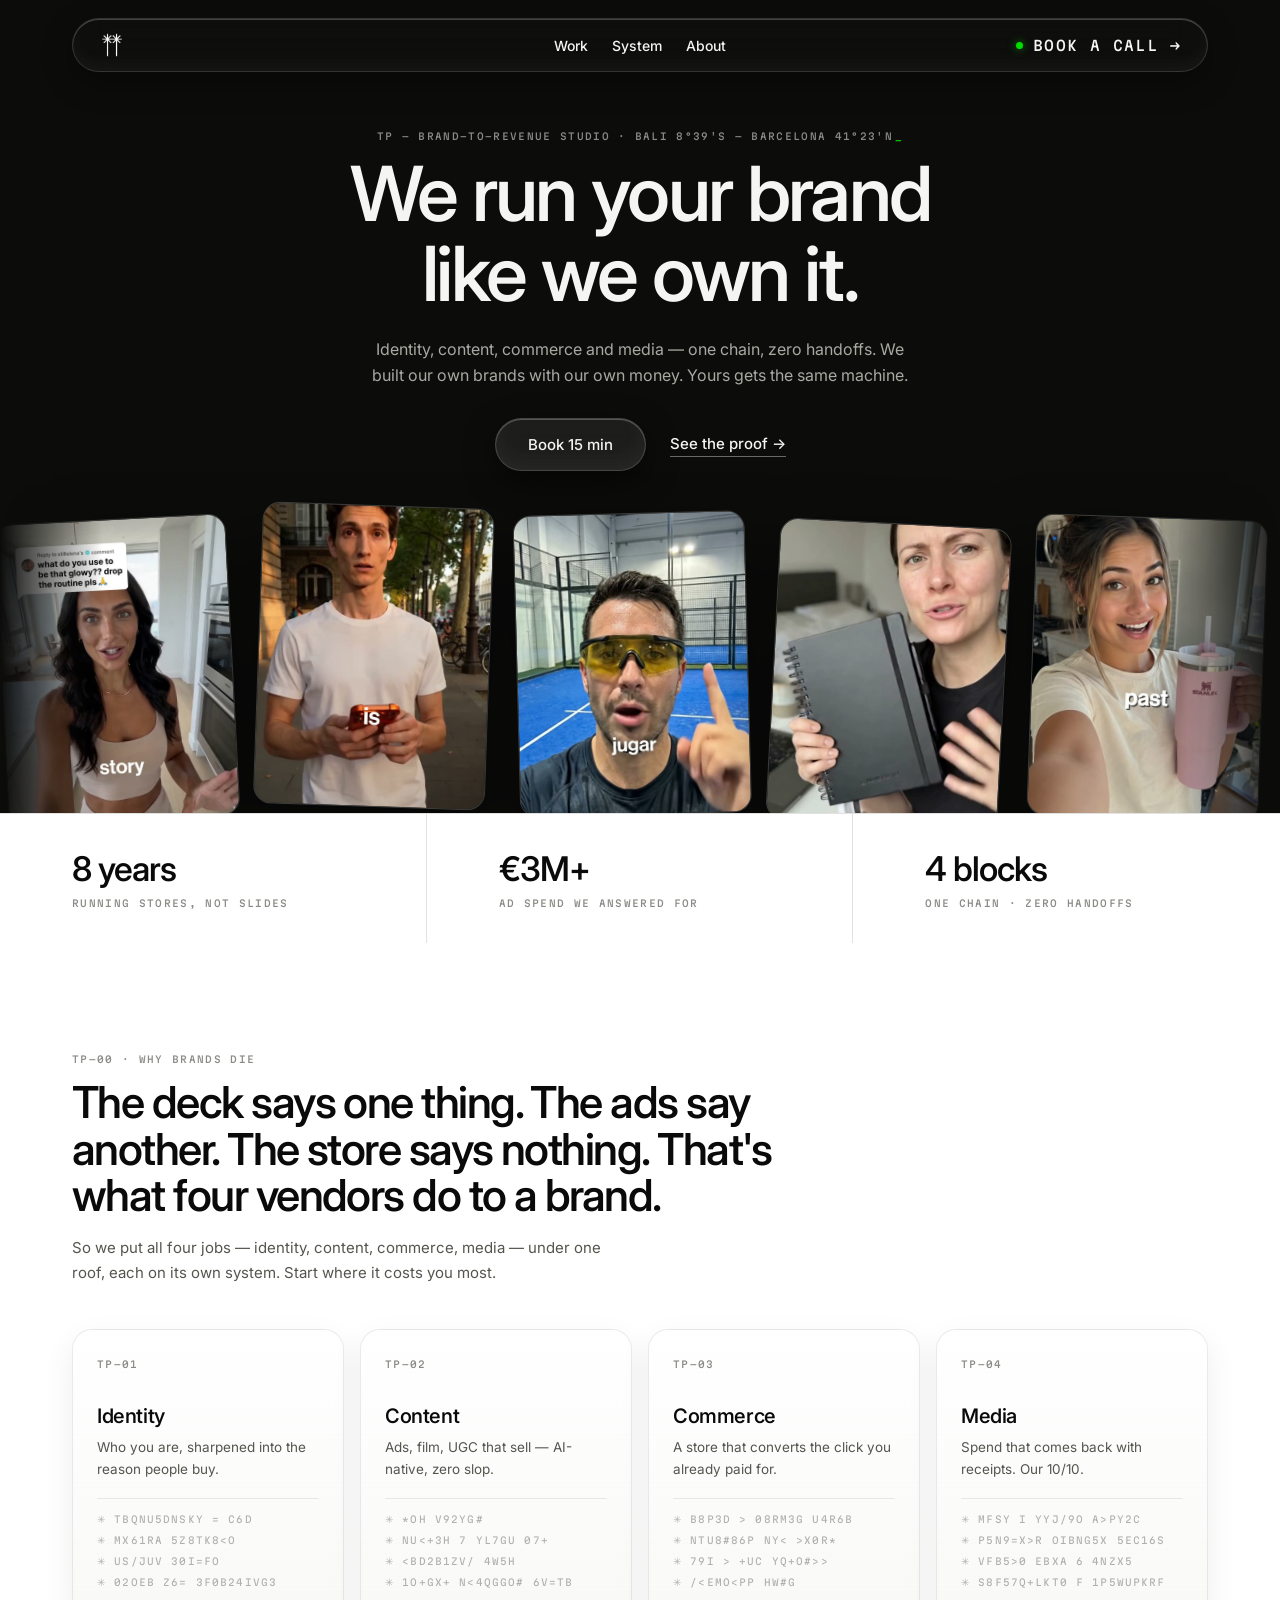
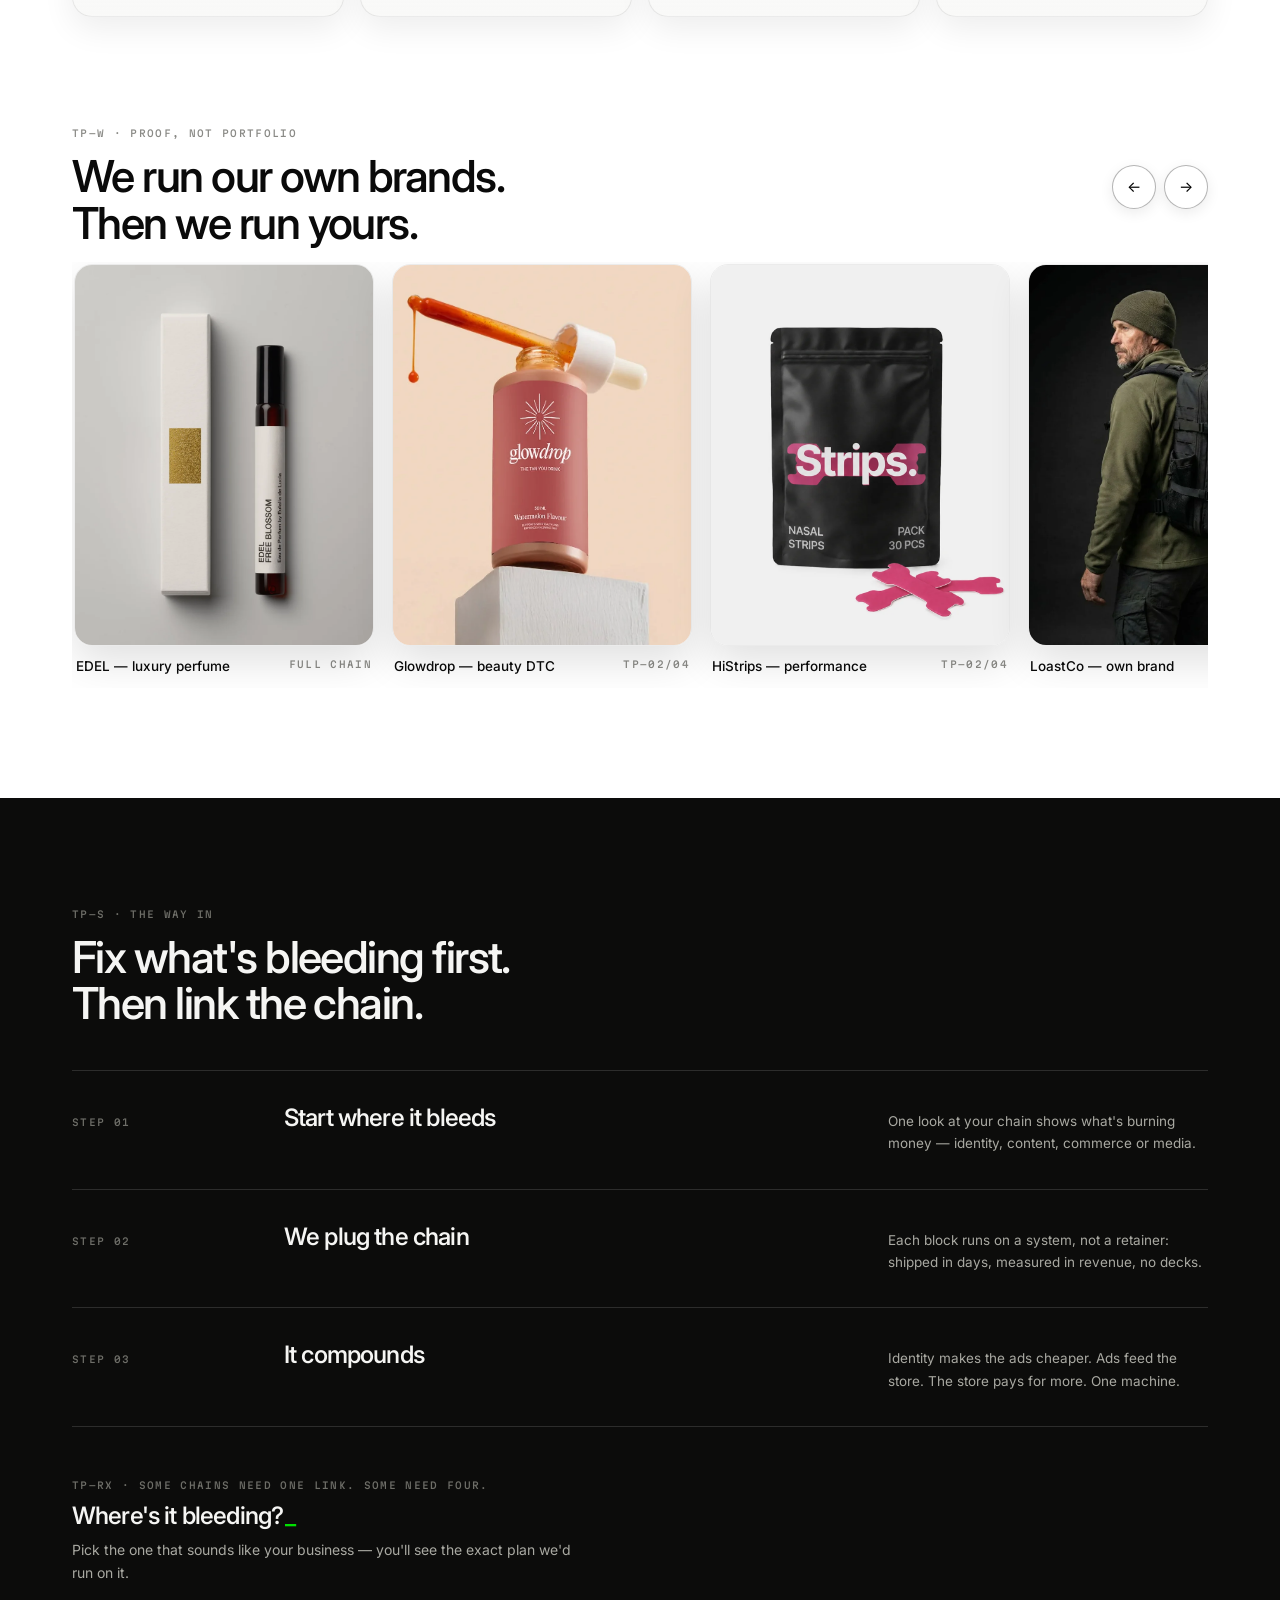
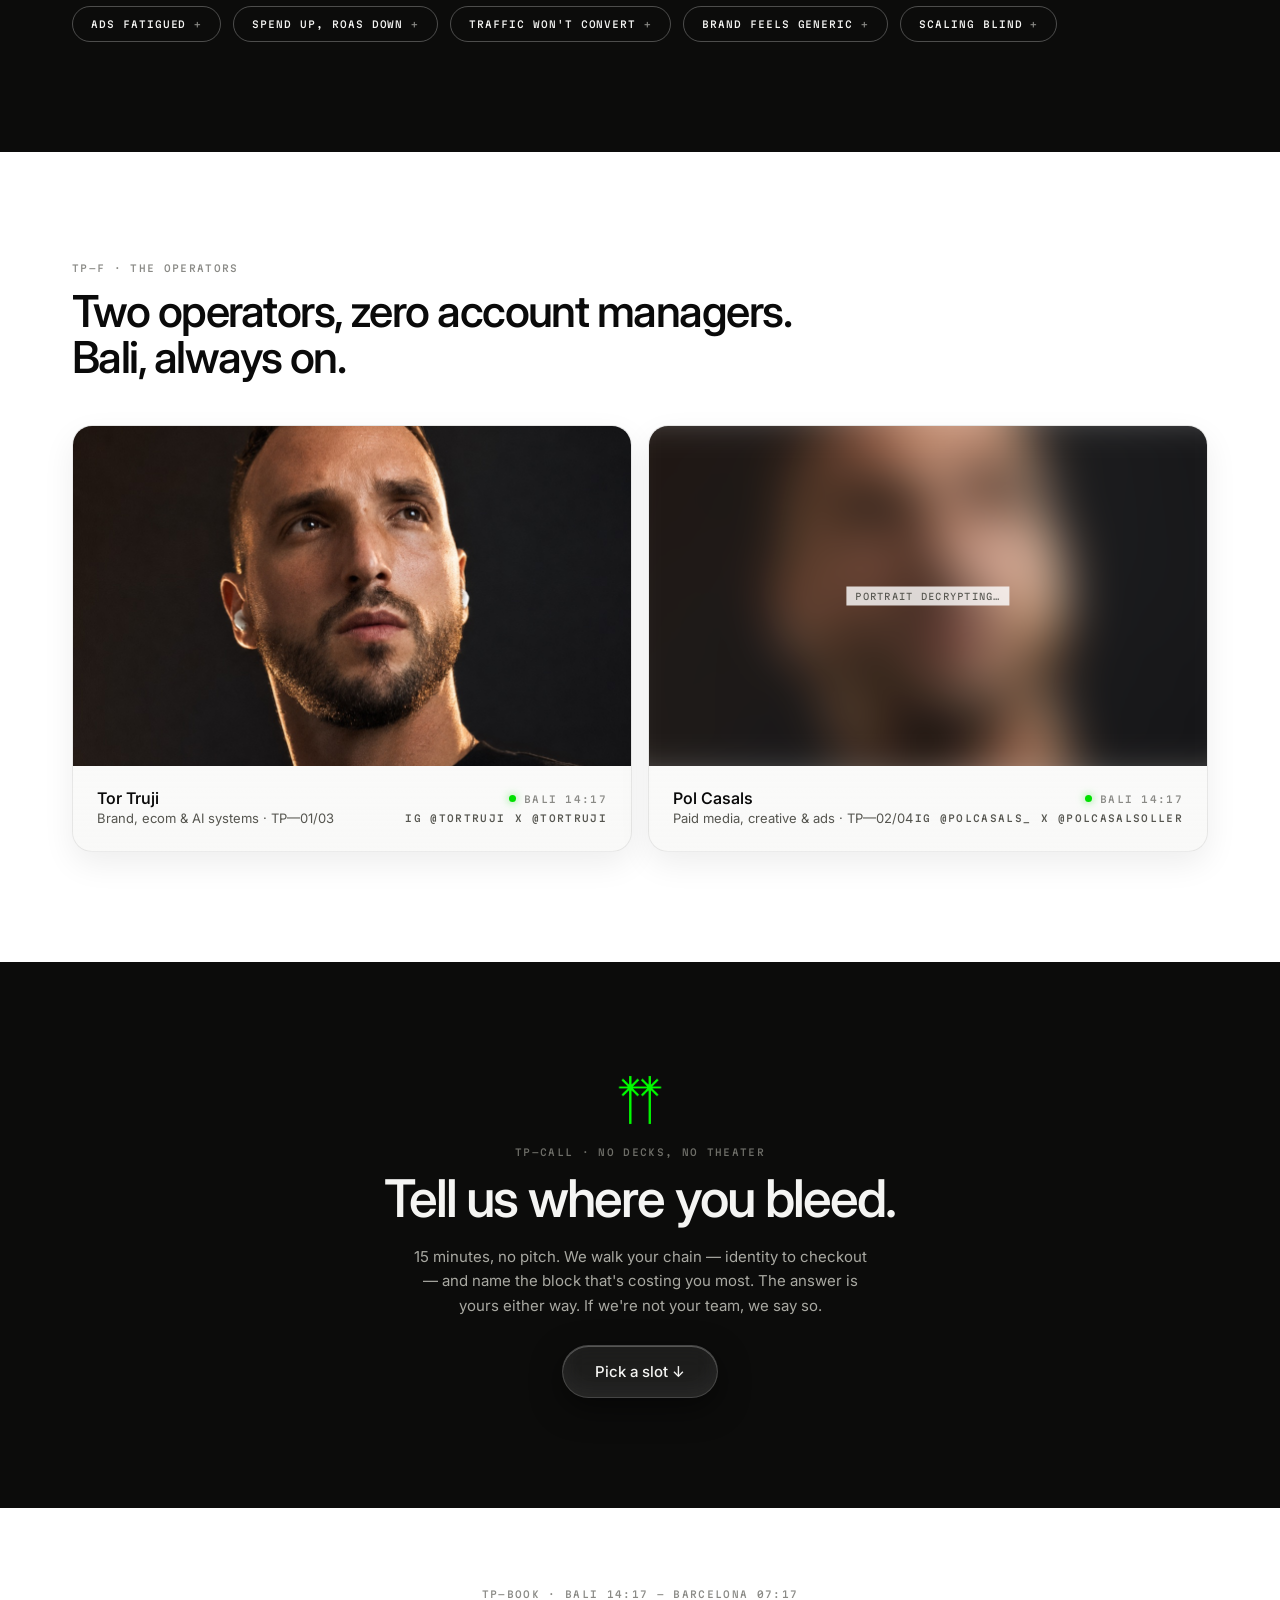
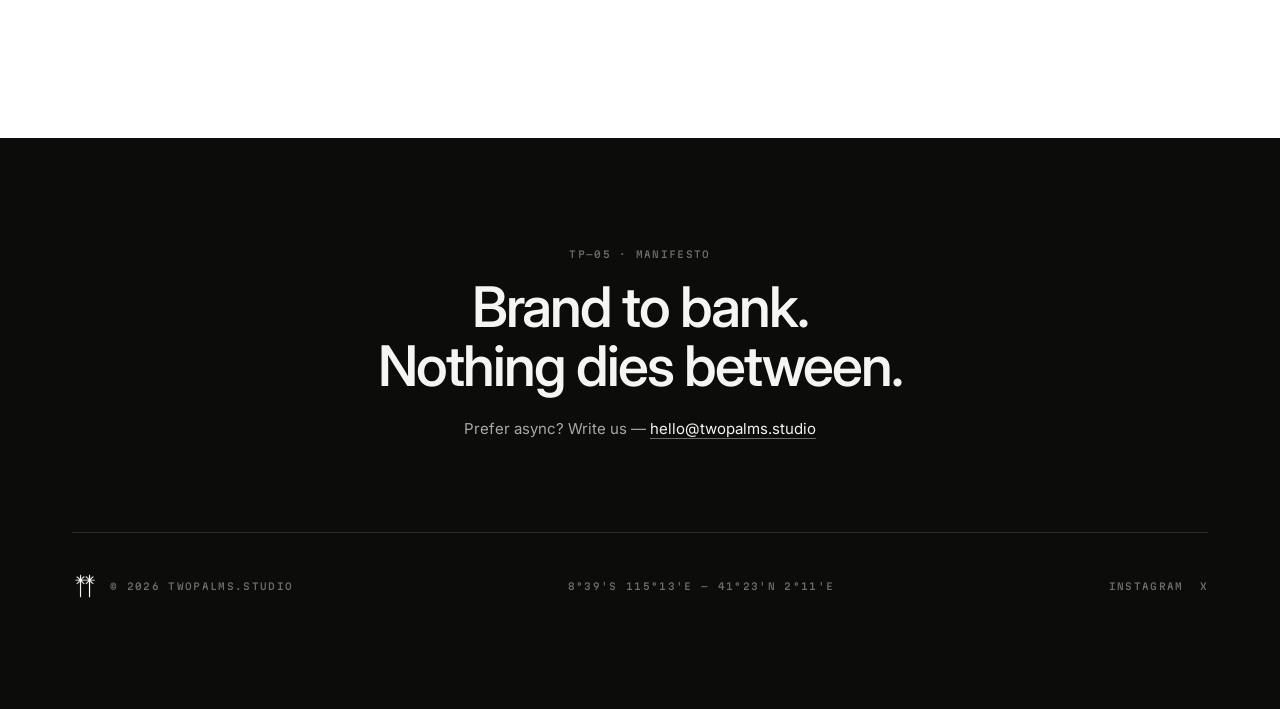
==== index.html @ d2d9b33d "Brand glitch signature: continuous scramble on undecoded lists; clearer RX affordance (instruction, " ====
<!DOCTYPE html>
<html lang="en">
<head>
<meta charset="utf-8">
<meta name="viewport" content="width=device-width, initial-scale=1">
<title>twopalms — brand-to-revenue studio</title>
<meta name="description" content="We run your brand like we own it — identity, content, commerce and media as one chain, by two operators who run their own ecom brands. Bali — Barcelona.">
<meta property="og:title" content="twopalms — brand-to-revenue studio">
<meta property="og:description" content="We run your brand like we own it — identity, content, commerce and media, one chain.">
<meta property="og:image" content="https://aitor1111.github.io/twopalms-site/assets/og.png">
<meta property="og:type" content="website">
<meta name="twitter:card" content="summary_large_image">
<link rel="icon" type="image/png" sizes="32x32" href="assets/favicon-32.png">
<link rel="icon" type="image/png" sizes="64x64" href="assets/favicon-64.png">
<link rel="apple-touch-icon" href="assets/apple-touch-icon.png">
<link rel="preconnect" href="https://fonts.googleapis.com">
<link rel="preconnect" href="https://fonts.gstatic.com" crossorigin>
<link href="https://fonts.googleapis.com/css2?family=Inter:ital,opsz,wght@0,14..32,400..700;1,14..32,400&family=Martian+Mono:wght@300..800&display=swap" rel="stylesheet">
<link rel="stylesheet" href="styles.css">
</head>
<body data-nav="glass" data-glass="on">
<div class="page">

<div class="navwrap"><div class="nav" id="nav">
<a class="navhome" href="#top" aria-label="twopalms home"><img class="navlogo" src="assets/logo-white.png" alt="twopalms" style="height:26px"></a>
<span class="fx gap24 ac navlinks"><a href="#work">Work</a><a href="#system">System</a><a href="#founders">About</a></span>
<span class="fx ac gap10 navright">
<span class="livedot"></span>
<a href="#call" class="mono navcta">BOOK A CALL →</a>
<button class="navburger" id="navBurger" aria-label="Menu" aria-expanded="false" aria-controls="navMenu"><span></span><span></span></button>
</span>
</div>
<nav class="navmenu" id="navMenu">
<a href="#work">Work</a>
<a href="#system">System</a>
<a href="#founders">About</a>
<a href="#call" class="mono navmenucta"><span class="livedot"></span>BOOK A CALL →</a>
</nav>
</div>

<div class="dark" id="top">
<div class="tc heropad" style="overflow:hidden">
<div class="lbld mb12 rv" style="color:#8A8A86">TP — BRAND-TO-REVENUE STUDIO · BALI 8°39'S — BARCELONA 41°23'N<span class="cursor">_</span></div>
<h1 class="disp m0 h1 rv rv-d1" style="max-width:980px;margin:0 auto">We run your brand<br>like we own it.</h1>
<p class="body rv rv-d2" style="max-width:560px;margin:22px auto 30px;font-size:16px">Identity, content, commerce and media — one chain, zero handoffs. We built our own brands with our own money. Yours gets the same machine.</p>
<div class="fx jc ac gap24 rv rv-d3"><a href="#call"><button class="glassbtn">Book 15 min</button></a><a href="#work"><button class="ghostd">See the proof →</button></a></div>
<div class="marquee rv rv-d3" id="heroMarquee">
<div class="mtrack">
<div class="mset">
<div class="tiltc" style="--r:-3deg;--y:18px"><video src="assets/ugc/ugc-glowdrop.mp4" poster="assets/ugc/ugc-glowdrop.jpg" muted loop playsinline autoplay preload="metadata" aria-label="Glowdrop — UGC ad"></video></div>
<div class="tiltc" style="--r:2deg;--y:4px"><video src="assets/ugc/ugc-nakd-1.mp4" poster="assets/ugc/ugc-nakd-1.jpg" muted loop playsinline autoplay preload="metadata" aria-label="NAKD — UGC ad"></video></div>
<div class="tiltc" style="--r:-1.5deg;--y:12px"><video src="assets/ugc/ugc-strom-1.mp4" poster="assets/ugc/ugc-strom-1.jpg" muted loop playsinline autoplay preload="metadata" aria-label="Strom — UGC ad"></video></div>
<div class="tiltc" style="--r:3deg;--y:22px"><video src="assets/ugc/ugc-north.mp4" poster="assets/ugc/ugc-north.jpg" muted loop playsinline autoplay preload="metadata" aria-label="North Planner — UGC ad"></video></div><div class="tiltc" style="--r:2deg;--y:16px"><video src="assets/ugc/ugc-stanley.mp4" poster="assets/ugc/ugc-stanley.jpg" muted loop playsinline autoplay preload="metadata" aria-label="Stanley — UGC ad"></video></div>
<div class="tiltc" style="--r:-2deg;--y:24px"><video src="assets/ugc/ugc-glowdrop-2.mp4" poster="assets/ugc/ugc-glowdrop-2.jpg" muted loop playsinline autoplay preload="metadata" aria-label="Glowdrop — UGC ad"></video></div>
<div class="tiltc" style="--r:-3deg;--y:6px"><video src="assets/ugc/ugc-nakd-2.mp4" poster="assets/ugc/ugc-nakd-2.jpg" muted loop playsinline autoplay preload="metadata" aria-label="NAKD — UGC ad"></video></div>
<div class="tiltc" style="--r:2.5deg;--y:20px"><video src="assets/ugc/ugc-strom-2.mp4" poster="assets/ugc/ugc-strom-2.jpg" muted loop playsinline autoplay preload="metadata" aria-label="Strom — UGC ad"></video></div>
</div>
<div class="mset" aria-hidden="true">
<div class="tiltc" style="--r:-3deg;--y:18px"><video src="assets/ugc/ugc-glowdrop.mp4" poster="assets/ugc/ugc-glowdrop.jpg" muted loop playsinline autoplay preload="metadata"></video></div>
<div class="tiltc" style="--r:2deg;--y:4px"><video src="assets/ugc/ugc-nakd-1.mp4" poster="assets/ugc/ugc-nakd-1.jpg" muted loop playsinline autoplay preload="metadata"></video></div>
<div class="tiltc" style="--r:-1.5deg;--y:12px"><video src="assets/ugc/ugc-strom-1.mp4" poster="assets/ugc/ugc-strom-1.jpg" muted loop playsinline autoplay preload="metadata"></video></div>
<div class="tiltc" style="--r:3deg;--y:22px"><video src="assets/ugc/ugc-north.mp4" poster="assets/ugc/ugc-north.jpg" muted loop playsinline autoplay preload="metadata"></video></div><div class="tiltc" style="--r:2deg;--y:16px"><video src="assets/ugc/ugc-stanley.mp4" poster="assets/ugc/ugc-stanley.jpg" muted loop playsinline autoplay preload="metadata"></video></div>
<div class="tiltc" style="--r:-2deg;--y:24px"><video src="assets/ugc/ugc-glowdrop-2.mp4" poster="assets/ugc/ugc-glowdrop-2.jpg" muted loop playsinline autoplay preload="metadata"></video></div>
<div class="tiltc" style="--r:-3deg;--y:6px"><video src="assets/ugc/ugc-nakd-2.mp4" poster="assets/ugc/ugc-nakd-2.jpg" muted loop playsinline autoplay preload="metadata"></video></div>
<div class="tiltc" style="--r:2.5deg;--y:20px"><video src="assets/ugc/ugc-strom-2.mp4" poster="assets/ugc/ugc-strom-2.jpg" muted loop playsinline autoplay preload="metadata"></video></div>
</div>
</div>
</div>
</div>
</div>

<div class="statrow">
<div class="stat rv"><div class="statn" data-count="8" data-suffix=" years">8 years</div><div class="lbl" style="margin-top:8px">RUNNING STORES, NOT SLIDES</div></div>
<div class="stat rv rv-d1"><div class="statn" data-count="3" data-prefix="€" data-suffix="M+">€3M+</div><div class="lbl" style="margin-top:8px">AD SPEND WE ANSWERED FOR</div></div>
<div class="stat rv rv-d2" style="border-right:none"><div class="statn" data-count="4" data-suffix=" blocks">4 blocks</div><div class="lbl" style="margin-top:8px">ONE CHAIN · ZERO HANDOFFS</div></div>
</div>

<div class="sect" id="system">
<div class="lbl rv">TP—00 · WHY BRANDS DIE</div>
<h2 class="disp h2 rv rv-d1" style="max-width:760px;margin:14px 0 18px">The deck says one thing. The ads say another. The store says nothing. That's what four vendors do to a brand.</h2>
<p class="body rv rv-d2" style="max-width:560px;margin:0 0 44px">So we put all four jobs — identity, content, commerce, media — under one roof, each on its own system. Start where it costs you most.</p>
<div class="blocks">
<div class="block rv"><div class="lbl">TP—01</div><div class="blockinner"><div class="blockt">Identity</div><p class="body" style="font-size:13.5px;margin:8px 0 0">Who you are, sharpened into the reason people buy.</p><ul class="blocklist"><li>✳ POSITIONING &amp; DNA</li><li>✳ VERBAL IDENTITY</li><li>✳ VISUAL SYSTEM</li><li>✳ BRAND OS, DOCUMENTED</li></ul></div></div>
<div class="block rv rv-d1"><div class="lbl">TP—02</div><div class="blockinner"><div class="blockt">Content</div><p class="body" style="font-size:13.5px;margin:8px 0 0">Ads, film, UGC that sell — AI-native, zero slop.</p><ul class="blocklist"><li>✳ UGC ENGINE</li><li>✳ STATIC + VIDEO ADS</li><li>✳ EDITORIAL FILM</li><li>✳ WEEKLY CREATIVE DROPS</li></ul></div></div>
<div class="block rv rv-d2"><div class="lbl">TP—03</div><div class="blockinner"><div class="blockt">Commerce</div><p class="body" style="font-size:13.5px;margin:8px 0 0">A store that converts the click you already paid for.</p><ul class="blocklist"><li>✳ STORE &amp; FUNNEL BUILD</li><li>✳ LANDINGS PER OFFER</li><li>✳ CRO &amp; AOV SYSTEMS</li><li>✳ CHECKOUT FLOW</li></ul></div></div>
<div class="block rv rv-d3"><div class="lbl">TP—04</div><div class="blockinner"><div class="blockt">Media</div><p class="body" style="font-size:13.5px;margin:8px 0 0">Spend that comes back with receipts. Our 10/10.</p><ul class="blocklist"><li>✳ META &amp; TIKTOK BUYING</li><li>✳ CREATIVE TESTING MATRIX</li><li>✳ WEEKLY KILL / SCALE</li><li>✳ ATTRIBUTION &amp; REPORTING</li></ul></div></div>
</div>
</div>

<div class="sect" id="work" style="padding-top:0">
<div class="fx jb ac mb16 whead">
<div><div class="lbl rv">TP—W · PROOF, NOT PORTFOLIO</div><h2 class="disp h2 rv rv-d1" style="margin:14px 0 0">We run our own brands.<br>Then we run yours.</h2></div>
<span class="fx gap8 rv rv-d2"><button class="navarr" id="railPrev" aria-label="Previous">←</button><button class="navarr" id="railNext" aria-label="Next">→</button></span>
</div>
<div class="rail mt16 rv rv-d2" id="rail">
<div class="wcard"><div class="wframe"><img src="assets/case-edel.webp" alt="EDEL — luxury perfume" loading="lazy"></div><div class="wmeta"><span style="font-size:13.5px;font-weight:500">EDEL — luxury perfume</span><span class="lbl">FULL CHAIN</span></div></div>
<div class="wcard"><div class="wframe"><img src="assets/case-glowdrop.webp" alt="Glowdrop — beauty DTC" loading="lazy"></div><div class="wmeta"><span style="font-size:13.5px;font-weight:500">Glowdrop — beauty DTC</span><span class="lbl">TP—02/04</span></div></div>
<div class="wcard"><div class="wframe"><img src="assets/case-histrips.webp" alt="HiStrips — performance" loading="lazy"></div><div class="wmeta"><span style="font-size:13.5px;font-weight:500">HiStrips — performance</span><span class="lbl">TP—02/04</span></div></div>
<div class="wcard"><div class="wframe"><img src="assets/case-loast.webp" alt="LoastCo — own brand" loading="lazy"></div><div class="wmeta"><span style="font-size:13.5px;font-weight:500">LoastCo — own brand</span><span class="lbl">OPERATORS</span></div></div>
<div class="wcard"><div class="wframe"><img src="assets/work-01.webp" alt="STROM — own brand" loading="lazy"></div><div class="wmeta"><span style="font-size:13.5px;font-weight:500">STROM — own brand</span><span class="lbl">OPERATORS</span></div></div>
<div class="wcard"><div class="wframe"><img src="assets/case-nakd.webp" alt="NAKD — own brand" loading="lazy"></div><div class="wmeta"><span style="font-size:13.5px;font-weight:500">NAKD — own brand</span><span class="lbl">OPERATORS</span></div></div>
<div class="wcard"><div class="wframe"><img src="assets/case-bocoffee.webp" alt="Bø Coffee — specialty coffee" loading="lazy"></div><div class="wmeta"><span style="font-size:13.5px;font-weight:500">Bø Coffee — specialty coffee</span><span class="lbl">TP—02</span></div></div>
</div>
</div>

<div class="sect dark">
<div class="lbld rv">TP—S · THE WAY IN</div>
<h2 class="disp h2 rv rv-d1" style="margin:14px 0 44px">Fix what's bleeding first.<br>Then link the chain.</h2>
<div class="step rv"><span class="lbld">STEP 01</span><span class="disp" style="font-size:24px">Start where it bleeds</span><span class="body" style="font-size:13.5px">One look at your chain shows what's burning money — identity, content, commerce or media.</span></div>
<div class="step rv rv-d1"><span class="lbld">STEP 02</span><span class="disp" style="font-size:24px">We plug the chain</span><span class="body" style="font-size:13.5px">Each block runs on a system, not a retainer: shipped in days, measured in revenue, no decks.</span></div>
<div class="step rv rv-d2" style="border-bottom:1px solid rgba(245,245,243,.14)"><span class="lbld">STEP 03</span><span class="disp" style="font-size:24px">It compounds</span><span class="body" style="font-size:13.5px">Identity makes the ads cheaper. Ads feed the store. The store pays for more. One machine.</span></div>
<div class="rx rv"><div class="lbld" style="margin-bottom:12px">TP—RX · SOME CHAINS NEED ONE LINK. SOME NEED FOUR.</div>
<div class="disp" style="font-size:24px;margin-bottom:10px">Where's it bleeding?<span class="cursor">_</span></div>
<p class="body" style="font-size:14px;margin:0 0 22px;max-width:520px">Pick the one that sounds like your business — you'll see the exact plan we'd run on it.</p>
<div class="fx gap12 wrap rxrow" id="rxPills">
<button class="rxchip" data-rx="rx-ads" aria-expanded="false">ADS FATIGUED</button>
<button class="rxchip" data-rx="rx-roas" aria-expanded="false">SPEND UP, ROAS DOWN</button>
<button class="rxchip" data-rx="rx-store" aria-expanded="false">TRAFFIC WON'T CONVERT</button>
<button class="rxchip" data-rx="rx-brand" aria-expanded="false">BRAND FEELS GENERIC</button>
<button class="rxchip" data-rx="rx-blind" aria-expanded="false">SCALING BLIND</button>
</div>

<div class="rxpanel" id="rx-ads" hidden>
<div class="rxblocks"><span class="rxblock">TP—02 CONTENT</span></div>
<div class="rxstep"><span class="lbld">01</span><span class="body" style="font-size:14px">We audit your account and map every angle you've already burned.</span></div>
<div class="rxstep"><span class="lbld">02</span><span class="body" style="font-size:14px">UGC engine + static and video ad systems ship the first batch in days, not weeks.</span></div>
<div class="rxstep"><span class="lbld">03</span><span class="body" style="font-size:14px">Weekly creative drops from then on — winners scale, losers die the same week.</span></div>
<div class="rxout">Fresh creative volume without touching your funnel. CPA comes down first.</div>
<a href="#call"><button class="glassbtn">Discuss this plan — free, 15 min</button></a>
</div>

<div class="rxpanel" id="rx-roas" hidden>
<div class="rxblocks"><span class="rxblock">TP—02 CONTENT</span><span class="rxblock">TP—04 MEDIA</span></div>
<div class="rxstep"><span class="lbld">01</span><span class="body" style="font-size:14px">We rebuild your testing matrix — creative and audiences stop being guesses.</span></div>
<div class="rxstep"><span class="lbld">02</span><span class="body" style="font-size:14px">New angles feed the account weekly; kill/scale calls every Monday.</span></div>
<div class="rxstep"><span class="lbld">03</span><span class="body" style="font-size:14px">Attribution cleaned up so you scale on real numbers, not platform math.</span></div>
<div class="rxout">Spend scales because the machine earns it — receipts included.</div>
<a href="#call"><button class="glassbtn">Discuss this plan — free, 15 min</button></a>
</div>

<div class="rxpanel" id="rx-store" hidden>
<div class="rxblocks"><span class="rxblock">TP—03 COMMERCE</span><span class="rxblock">TP—02 CONTENT</span></div>
<div class="rxstep"><span class="lbld">01</span><span class="body" style="font-size:14px">We walk your funnel click by click and find where the money leaks.</span></div>
<div class="rxstep"><span class="lbld">02</span><span class="body" style="font-size:14px">Store and landings rebuilt per offer — speed, story, checkout.</span></div>
<div class="rxstep"><span class="lbld">03</span><span class="body" style="font-size:14px">CRO and AOV systems keep compounding after launch.</span></div>
<div class="rxout">The click you already paid for finally turns into orders.</div>
<a href="#call"><button class="glassbtn">Discuss this plan — free, 15 min</button></a>
</div>

<div class="rxpanel" id="rx-brand" hidden>
<div class="rxblocks"><span class="rxblock">TP—01 IDENTITY</span><span class="rxblock">TP—02 CONTENT</span></div>
<div class="rxstep"><span class="lbld">01</span><span class="body" style="font-size:14px">Positioning sharpened until only you can say it.</span></div>
<div class="rxstep"><span class="lbld">02</span><span class="body" style="font-size:14px">Verbal and visual system rebuilt into a brand OS your team can run.</span></div>
<div class="rxstep"><span class="lbld">03</span><span class="body" style="font-size:14px">The content engine carries the new identity into every ad and every page.</span></div>
<div class="rxout">A brand competitors can't copy — and ads that suddenly sound like someone.</div>
<a href="#call"><button class="glassbtn">Discuss this plan — free, 15 min</button></a>
</div>

<div class="rxpanel" id="rx-blind" hidden>
<div class="rxblocks"><span class="rxblock">TP—01</span><span class="rxblock">TP—02</span><span class="rxblock">TP—03</span><span class="rxblock">TP—04</span><span class="rxblock" style="border-color:rgba(0,224,0,.5)">FULL CHAIN</span></div>
<div class="rxstep"><span class="lbld">01</span><span class="body" style="font-size:14px">Full chain audit — identity to checkout, every handoff exposed.</span></div>
<div class="rxstep"><span class="lbld">02</span><span class="body" style="font-size:14px">All four blocks under one roof, each running on its own system.</span></div>
<div class="rxstep"><span class="lbld">03</span><span class="body" style="font-size:14px">One machine, one number: brand to bank.</span></div>
<div class="rxout">The whole chain answers to one team. Nothing dies between.</div>
<a href="#call"><button class="glassbtn">Discuss this plan — free, 15 min</button></a>
</div>
</div>
</div>

<div class="sect" id="founders">
<div class="lbl rv">TP—F · THE OPERATORS</div>
<h2 class="disp h2 rv rv-d1" style="margin:14px 0 44px">Two operators, zero account managers.<br>Bali, always on.</h2>
<div class="fx gap16 frow">
<div class="fcard f1 rv"><div style="height:340px;position:relative;overflow:hidden"><img class="fimg" src="assets/founder-tor.jpg" alt="Tor Truji — founder, Bali" loading="lazy"></div><div class="fbody fx jb ac"><div><div style="font-size:16px;font-weight:550">Tor Truji</div><div class="body" style="font-size:13px">Brand, ecom &amp; AI systems · TP—01/03</div></div><div class="fmeta-r"><span class="lbl fx ac gap8"><span class="livedot"></span>BALI <span data-clock="bali">14:32</span></span><span class="fx gap10"><a class="lbl flink" href="https://instagram.com/tortruji" target="_blank" rel="noopener">IG @TORTRUJI</a><a class="lbl flink" href="https://x.com/tortruji" target="_blank" rel="noopener">X @TORTRUJI</a></span></div></div></div>
<div class="fcard f1 rv rv-d1"><div style="height:340px;position:relative;overflow:hidden"><img class="fimg fimg-blur" src="assets/founder-tor.jpg" alt="" aria-hidden="true"><span class="fdecrypt">PORTRAIT DECRYPTING…</span></div><div class="fbody fx jb ac"><div><div style="font-size:16px;font-weight:550">Pol Casals</div><div class="body" style="font-size:13px">Paid media, creative &amp; ads · TP—02/04</div></div><div class="fmeta-r"><span class="lbl fx ac gap8"><span class="livedot"></span>BALI <span data-clock="bali">14:32</span></span><span class="fx gap10"><a class="lbl flink" href="https://instagram.com/polcasals_" target="_blank" rel="noopener">IG @POLCASALS_</a><a class="lbl flink" href="https://x.com/polcasalsoller" target="_blank" rel="noopener">X @POLCASALSOLLER</a></span></div></div></div>
</div>
</div>

<div class="sect dark tc" id="call">
<img class="ctalogo rv" src="assets/logo-green.png" alt="twopalms" style="margin:0 auto 18px">
<div class="lbld rv rv-d1">TP—CALL · NO DECKS, NO THEATER</div>
<h2 class="disp h2b rv rv-d1" style="margin:14px auto 18px">Tell us where you bleed.</h2>
<p class="body rv rv-d2" style="max-width:460px;margin:0 auto">15 minutes, no pitch. We walk your chain — identity to checkout — and name the block that's costing you most. The answer is yours either way. If we're not your team, we say so.</p>
<div style="margin-top:26px" class="rv rv-d3"><a href="#book"><button class="glassbtn">Pick a slot ↓</button></a></div>
</div>

<div class="sect" id="book" style="padding-top:80px">
<div class="lbl tc rv">TP—BOOK · BALI <span data-clock="bali">14:32</span> — BARCELONA <span data-clock="bcn">08:32</span></div>
<div id="my-cal-inline-15min" style="width:100%;margin-top:28px"></div>
</div>

<div class="sect dark">
<div class="lbld tc rv">TP—05 · MANIFESTO</div>
<h2 class="disp tc h2m rv rv-d1" style="margin:18px auto 22px;max-width:820px">Brand to bank.<br>Nothing dies between.</h2>
<p class="body tc rv rv-d2" style="max-width:460px;margin:0 auto">Prefer async? Write us — <a href="mailto:hello@twopalms.studio" style="color:#F5F5F3;border-bottom:1px solid rgba(245,245,243,.4)">hello@twopalms.studio</a></p>
<div class="foot" style="padding:40px 0 0;margin-top:90px;align-items:center">
<span class="fx ac gap12"><img class="footlogo" src="assets/logo-white.png" alt="twopalms"><span class="lbld">© 2026 TWOPALMS.STUDIO</span></span>
<span class="lbld">8°39'S 115°13'E — 41°23'N 2°11'E</span>
<span class="fx gap16"><a href="https://instagram.com/tortruji" target="_blank" rel="noopener" class="lbld">INSTAGRAM</a><a href="https://x.com/tortruji" target="_blank" rel="noopener" class="lbld">X</a></span>
</div>
</div>

</div>
<script src="main.js" defer></script>
</body>
</html>
---- styles.css ----
/* twopalms.studio — tokens & layout faithful to twopalms Design System v1.0 */
:root{--gx:max(72px,calc((100vw - 1296px)/2))}
body{margin:0;background:#FFFFFF;font-family:'Inter','Helvetica Neue',Helvetica,Arial,sans-serif;color:#0A0A0A}
a{color:inherit;text-decoration:none}a:hover{color:#55554F}
html{scroll-behavior:smooth}
::selection{background:#00FF00;color:#0A0A0A}
.page{width:100%;background:#FFFFFF;overflow-x:clip}
.mono{font-family:'Martian Mono',monospace}
.lbl{font-family:'Martian Mono',monospace;font-size:9.5px;letter-spacing:.14em;text-transform:uppercase;color:#8A8A86;font-weight:500}
.lbld{font-family:'Martian Mono',monospace;font-size:9.5px;letter-spacing:.14em;text-transform:uppercase;color:#6E6E68;font-weight:500}
.disp{font-weight:550;letter-spacing:-.035em;line-height:1.05}
.body{font-size:15px;line-height:1.65;color:#55554F}
.fx{display:flex}.jc{justify-content:center}.jb{justify-content:space-between}.ac{align-items:center}
.gap8{gap:8px}.gap12{gap:12px}.gap16{gap:16px}.gap24{gap:24px}
.tc{text-align:center}.m0{margin:0}.mb12{margin-bottom:12px}.mb16{margin-bottom:16px}.mt16{margin-top:16px}
.livedot{width:7px;height:7px;border-radius:50%;background:#00E000;display:inline-block;box-shadow:0 0 8px rgba(0,224,0,.6);flex:none;animation:pulse 2.6s ease-in-out infinite}
@keyframes pulse{0%,100%{box-shadow:0 0 8px rgba(0,224,0,.6)}50%{box-shadow:0 0 14px rgba(0,224,0,.95)}}
.cursor{color:#00E000;animation:blink 1.1s steps(1) infinite;margin-left:2px}
@keyframes blink{50%{opacity:0}}
.sect{padding:110px var(--gx)}
.dark{background:#0C0C0B;color:#F5F5F3}
.dark .body{color:#A9A9A2}
.btnp{background:#0A0A0A;color:#fff;border:1px solid #0A0A0A;padding:14px 26px;font-family:inherit;font-size:14px;font-weight:500;cursor:pointer}
.btnp:hover{background:#262626}
.btng{background:transparent;color:#0A0A0A;border:1px solid rgba(10,10,10,.35);padding:14px 26px;font-family:inherit;font-size:14px;font-weight:500;cursor:pointer}
.btng:hover{border-color:#0A0A0A}
.glassbtn{background:rgba(255,255,255,.07);color:#F5F5F3;border:1px solid rgba(255,255,255,.18);border-radius:999px;padding:16px 32px;font-family:inherit;font-size:15px;font-weight:500;cursor:pointer;backdrop-filter:blur(12px);-webkit-backdrop-filter:blur(12px);box-shadow:inset 0 1px 0 rgba(255,255,255,.25),inset 0 -10px 20px rgba(255,255,255,.05),0 10px 30px rgba(0,0,0,.5);transition:background .25s ease-out,transform .25s ease-out}
.glassbtn:hover{background:rgba(255,255,255,.13);transform:translateY(-1px)}
.ghostd{background:transparent;color:#F5F5F3;border:none;font-family:inherit;font-size:15px;font-weight:500;cursor:pointer;border-bottom:1px solid rgba(245,245,243,.4);padding:0 0 3px;border-radius:0;transition:border-color .2s ease-out}
.ghostd:hover{border-color:#F5F5F3}
.navwrap{position:sticky;top:18px;z-index:50;padding:0 var(--gx);height:0;overflow:visible}
.nav{display:grid;grid-template-columns:1fr auto 1fr;align-items:center;padding:13px 26px;border-radius:999px;transition:box-shadow .3s ease-out}
.navhome{justify-self:start;grid-column:1}
.navlinks{grid-column:2}
.navright{justify-self:end;grid-column:3}
.nav a{font-size:14px;font-weight:500;color:#F5F5F3}.nav a:hover{opacity:.7}
.navcta{font-size:8.5px;letter-spacing:.1em;color:#F5F5F3;font-weight:400}
.gap10{gap:10px}
.navburger{display:none;width:34px;height:34px;background:transparent;border:none;cursor:pointer;padding:8px;flex-direction:column;justify-content:center;gap:6px}
.navburger span{display:block;height:1.5px;width:100%;background:#F5F5F3;transition:transform .25s ease-out,opacity .25s ease-out}
body[data-menu="open"] .navburger span:first-child{transform:translateY(3.75px) rotate(45deg)}
body[data-menu="open"] .navburger span:last-child{transform:translateY(-3.75px) rotate(-45deg)}
.navmenu{display:none;flex-direction:column;gap:0;margin-top:10px;padding:10px 24px;border-radius:22px;background:rgba(14,14,13,.82);backdrop-filter:blur(20px);-webkit-backdrop-filter:blur(20px);border:1px solid rgba(255,255,255,.16);box-shadow:inset 0 1px 0 rgba(255,255,255,.2),0 14px 34px rgba(0,0,0,.45);opacity:0;transform:translateY(-6px);pointer-events:none;transition:opacity .22s ease-out,transform .22s ease-out}
.navmenu a{font-size:15px;font-weight:500;color:#F5F5F3;padding:13px 0;border-bottom:1px solid rgba(245,245,243,.1)}
.navmenu a:last-child{border-bottom:none}
.navmenucta{font-size:9px !important;letter-spacing:.12em;display:flex;align-items:center;gap:8px}
body[data-menu="open"] .navmenu{opacity:1;transform:none;pointer-events:auto}
body[data-nav="glass"] .nav{background:rgba(18,18,17,.4);backdrop-filter:blur(18px);-webkit-backdrop-filter:blur(18px);border:1px solid rgba(255,255,255,.16);box-shadow:inset 0 1px 0 rgba(255,255,255,.22),inset 0 -8px 16px rgba(255,255,255,.04),0 10px 30px rgba(0,0,0,.35)}
body[data-nav="invert"] .nav{mix-blend-mode:difference;color:#fff}
body[data-nav="invert"] .nav .livedot{display:none}
.navlogo{height:22px;width:auto;display:block}
.marquee{overflow:hidden;padding:30px 0 10px;margin:0 calc(-1*var(--gx));-webkit-mask-image:linear-gradient(90deg,transparent,#000 8%,#000 92%,transparent);mask-image:linear-gradient(90deg,transparent,#000 8%,#000 92%,transparent)}
.mtrack{display:flex;width:max-content;animation:marq 48s linear infinite}
.marquee:hover .mtrack{animation-play-state:paused}
.mset{display:flex;gap:26px;padding-right:26px}
@keyframes marq{to{transform:translateX(-50%)}}
.tiltc{width:230px;height:300px;border-radius:18px;overflow:hidden;flex:none;box-shadow:0 24px 60px rgba(0,0,0,.55);position:relative;background:rgba(255,255,255,.09);border:1px solid rgba(255,255,255,.12);transform:rotate(var(--r,0deg)) translateY(var(--y,0px))}
.tiltc img,.tiltc video{width:100%;height:100%;object-fit:cover;display:block}
.reel{width:198px;height:352px;border-radius:14px;overflow:hidden;flex:none;position:relative;box-shadow:0 18px 44px rgba(0,0,0,.5);background:rgba(255,255,255,.09);border:1px solid rgba(255,255,255,.12)}
.statrow{display:grid;grid-template-columns:1fr 1fr 1fr;border-top:1px solid rgba(10,10,10,.12)}
.stat{padding:34px 72px;border-right:1px solid rgba(10,10,10,.12)}
.statn{font-weight:550;letter-spacing:-.03em;font-size:34px}
.blocks{display:grid;grid-template-columns:repeat(4,1fr);gap:16px}
.block{border:1px solid rgba(10,10,10,.14);padding:28px 24px;min-height:230px;display:flex;flex-direction:column;justify-content:space-between;transition:transform .25s ease-out,box-shadow .25s ease-out,border-color .2s ease-out}
.block:hover{border-color:#0A0A0A}
.blockt{font-size:20px;font-weight:550;letter-spacing:-.02em}
.blockinner{display:flex;flex-direction:column;justify-content:flex-end;flex:1}
.blocklist{list-style:none;margin:18px 0 0;padding:14px 0 0;border-top:1px solid rgba(10,10,10,.08);display:flex;flex-direction:column;gap:9px}
.blocklist li{font-family:'Martian Mono',monospace;font-size:9.5px;letter-spacing:.12em;text-transform:uppercase;color:#55554F;opacity:.45;transition:opacity .5s ease-out}
.blocklist li:nth-child(2){transition-delay:.07s}
.blocklist li:nth-child(3){transition-delay:.14s}
.blocklist li:nth-child(4){transition-delay:.21s}
.block.decoded .blocklist li{opacity:1}
.wrap{flex-wrap:wrap}
.rx{margin-top:52px}
.rxchip{font-family:'Martian Mono',monospace;font-size:9.5px;letter-spacing:.1em;text-transform:uppercase;background:transparent;border:1px solid rgba(245,245,243,.28);color:#F5F5F3;padding:11px 18px;font-weight:500;border-radius:999px;cursor:pointer;transition:border-color .2s ease-out,background .2s ease-out}
.rxchip::after{content:' +';color:#8A8A86}
.rxchip.active::after{content:' −';color:#F5F5F3}
.rxchip:hover{border-color:#F5F5F3}
.rxchip.active{border-color:#F5F5F3;background:rgba(255,255,255,.1)}
.rx:not(.touched) .rxchip{animation:rxpulse 3s ease-in-out infinite}
.rx:not(.touched) .rxchip:nth-child(2){animation-delay:.4s}
.rx:not(.touched) .rxchip:nth-child(3){animation-delay:.8s}
.rx:not(.touched) .rxchip:nth-child(4){animation-delay:1.2s}
.rx:not(.touched) .rxchip:nth-child(5){animation-delay:1.6s}
@keyframes rxpulse{0%,100%{border-color:rgba(245,245,243,.28)}50%{border-color:rgba(245,245,243,.75)}}
.fimg-blur{filter:blur(22px) saturate(.85);transform:scale(1.18)}
.fdecrypt{position:absolute;top:50%;left:50%;transform:translate(-50%,-50%);z-index:2;font-family:'Martian Mono',monospace;font-size:9px;letter-spacing:.14em;text-transform:uppercase;color:#55554F;background:rgba(255,255,255,.8);padding:4px 9px}
.rxpanel{margin-top:24px;border-radius:20px;padding:30px 34px;background:rgba(255,255,255,.05);backdrop-filter:blur(14px);-webkit-backdrop-filter:blur(14px);border:1px solid rgba(255,255,255,.14);box-shadow:inset 0 1px 0 rgba(255,255,255,.15),0 14px 40px rgba(0,0,0,.4);animation:rxin .35s ease-out}
@keyframes rxin{from{opacity:0;transform:translateY(10px)}}
.rxpanel[hidden]{display:none}
.rxblocks{display:flex;gap:8px;flex-wrap:wrap;margin-bottom:6px}
.rxblock{font-family:'Martian Mono',monospace;font-size:9px;letter-spacing:.1em;text-transform:uppercase;border:1px solid rgba(245,245,243,.35);color:#F5F5F3;padding:5px 11px;border-radius:999px}
.rxstep{display:grid;grid-template-columns:30px 1fr;gap:14px;align-items:baseline;padding:13px 0;border-bottom:1px solid rgba(245,245,243,.1)}
.rxstep:last-of-type{border-bottom:none}
.rxout{font-size:19px;font-weight:550;letter-spacing:-.02em;margin:10px 0 22px;max-width:560px}
@media (max-width:780px){
.rxpanel{padding:24px 20px}
}
.wcard{width:300px;flex:none}
.wframe{height:380px;border:1px solid rgba(10,10,10,.16);position:relative;overflow:hidden}
.wframe img{width:100%;height:100%;object-fit:cover;display:block;transition:transform .5s ease-out}
.wcard:hover .wframe img{transform:scale(1.03)}
.wmeta{padding:12px 2px;display:flex;justify-content:space-between}
.rail{display:flex;gap:18px;overflow-x:auto;scroll-behavior:smooth;scrollbar-width:none;padding:2px}
.rail::-webkit-scrollbar{display:none}
.navarr{width:44px;height:44px;border:1px solid rgba(10,10,10,.3);background:#fff;cursor:pointer;font-size:15px;display:inline-flex;align-items:center;justify-content:center;font-family:inherit;transition:border-color .2s ease-out,transform .2s ease-out}
.navarr:hover{border-color:#0A0A0A;transform:translateY(-1px)}
.step{display:grid;grid-template-columns:180px 1fr 320px;gap:32px;padding:34px 0;border-top:1px solid rgba(245,245,243,.14);align-items:baseline}
.fcard{border:1px solid rgba(10,10,10,.14);padding:0;min-width:0;flex:1}
.fbody{padding:22px 24px}
.fimg{width:100%;height:100%;object-fit:cover;object-position:50% 22%;display:block;transition:transform .5s ease-out}
.fcard:hover .fimg{transform:scale(1.02)}
.fmeta-r{display:flex;flex-direction:column;align-items:flex-end;gap:7px}
.flink{color:#55554F}
.flink:hover{color:#0A0A0A}
.calbox{background:#FFFFFF;border-radius:14px;min-height:420px;display:flex;align-items:center;justify-content:center;flex-direction:column;gap:12px;color:#55554F}
.foot{padding:40px var(--gx);display:flex;justify-content:space-between;border-top:1px solid rgba(245,245,243,.12)}
.ph{background:repeating-linear-gradient(-45deg,#EDEDEA,#EDEDEA 6px,#E3E3DF 6px,#E3E3DF 12px);display:flex;align-items:center;justify-content:center;position:absolute;inset:0}
.phl{font-family:'Martian Mono',monospace;font-size:9px;letter-spacing:.14em;text-transform:uppercase;color:#8A8A86;background:rgba(255,255,255,.75);padding:3px 7px}
body[data-glass="on"] .block{border-radius:20px;background:linear-gradient(180deg,rgba(255,255,255,.85),rgba(244,244,242,.55));backdrop-filter:blur(14px);-webkit-backdrop-filter:blur(14px);border:1px solid rgba(10,10,10,.08);box-shadow:0 12px 32px rgba(0,0,0,.07),inset 0 1px 0 #fff}
body[data-glass="on"] .block:hover{transform:translateY(-2px);box-shadow:0 18px 44px rgba(0,0,0,.1),inset 0 1px 0 #fff}
body[data-glass="on"] .wframe{border-radius:18px;overflow:hidden;border:1px solid rgba(10,10,10,.08);box-shadow:0 16px 40px rgba(0,0,0,.12)}
body[data-glass="on"] .fcard{border-radius:20px;overflow:hidden;background:linear-gradient(180deg,rgba(255,255,255,.85),rgba(244,244,242,.55));border:1px solid rgba(10,10,10,.08);box-shadow:0 12px 32px rgba(0,0,0,.07),inset 0 1px 0 #fff;transition:transform .25s ease-out,box-shadow .25s ease-out}
body[data-glass="on"] .fcard:hover{transform:translateY(-2px);box-shadow:0 18px 44px rgba(0,0,0,.1),inset 0 1px 0 #fff}
body[data-glass="on"] .navarr{border-radius:50%;box-shadow:0 4px 14px rgba(0,0,0,.08)}
body[data-glass="on"] .btnp{border-radius:999px}
body[data-glass="on"] .btng{border-radius:999px}
.ctalogo{height:56px;width:auto;display:block;margin:0 0 18px}
.footlogo{height:26px;width:auto;display:block}
.h1{font-size:76px}
.h2{font-size:44px}
.h2b{font-size:52px}
.h2m{font-size:56px}
.heropad{padding:130px var(--gx) 0}

/* ---- motion layer (additive, respects reduced motion) ---- */
.rv{opacity:0;transform:translateY(16px);transition:opacity .7s cubic-bezier(.22,.61,.36,1),transform .7s cubic-bezier(.22,.61,.36,1)}
.rv.on{opacity:1;transform:none}
.rv-d1{transition-delay:.08s}
.rv-d2{transition-delay:.16s}
.rv-d3{transition-delay:.24s}
@media (prefers-reduced-motion: reduce){
html{scroll-behavior:auto}
.rv{opacity:1;transform:none;transition:none}
.mtrack{animation:none}
.marquee{overflow-x:auto;-webkit-mask-image:none;mask-image:none}
.livedot,.cursor{animation:none}
}

/* ---- responsive ---- */
@media (max-width:1180px){
:root{--gx:44px}
.h1{font-size:60px}
.h2{font-size:38px}
.h2b{font-size:44px}
.h2m{font-size:46px}
.blocks{grid-template-columns:1fr 1fr}
.block{min-height:190px}
.step{grid-template-columns:130px 1fr 260px;gap:24px}
.stat{padding:30px 44px}
}
@media (max-width:780px){
:root{--gx:20px}
.navwrap{padding:0 14px;top:12px}
.nav{padding:10px 16px}
.navlinks{display:none}
.navlogo{height:22px !important}
.navcta{display:none}
.navburger{display:flex}
.navmenu{display:flex}
.h1{font-size:40px}
.h2{font-size:30px}
.h2b{font-size:34px}
.h2m{font-size:36px}
.heropad{padding:104px 18px 0}
.marquee{padding:28px 0 8px}
.mset{gap:14px;padding-right:14px}
.tiltc{width:168px;height:220px}
.reel{width:148px;height:264px}
.statrow{grid-template-columns:1fr}
.stat{padding:26px 22px;border-right:none;border-bottom:1px solid rgba(10,10,10,.12)}
.stat:last-child{border-bottom:none}
.statn{font-size:28px}
.blocks{grid-template-columns:1fr}
.block{min-height:210px;gap:18px}
.rxrow{flex-direction:column;align-items:flex-start}
.whead{flex-wrap:wrap;gap:16px}
.wcard{width:240px}
.wframe{height:310px}
.step{grid-template-columns:1fr;gap:10px;padding:26px 0}
.frow{flex-direction:column}
.foot{flex-direction:column;gap:16px}
.ctalogo{height:44px}
.h2m{max-width:100%}
}
@media (max-width:400px){
.h1{font-size:34px}
.tiltc{width:148px;height:196px}
.glassbtn{padding:14px 24px;font-size:14px}
}
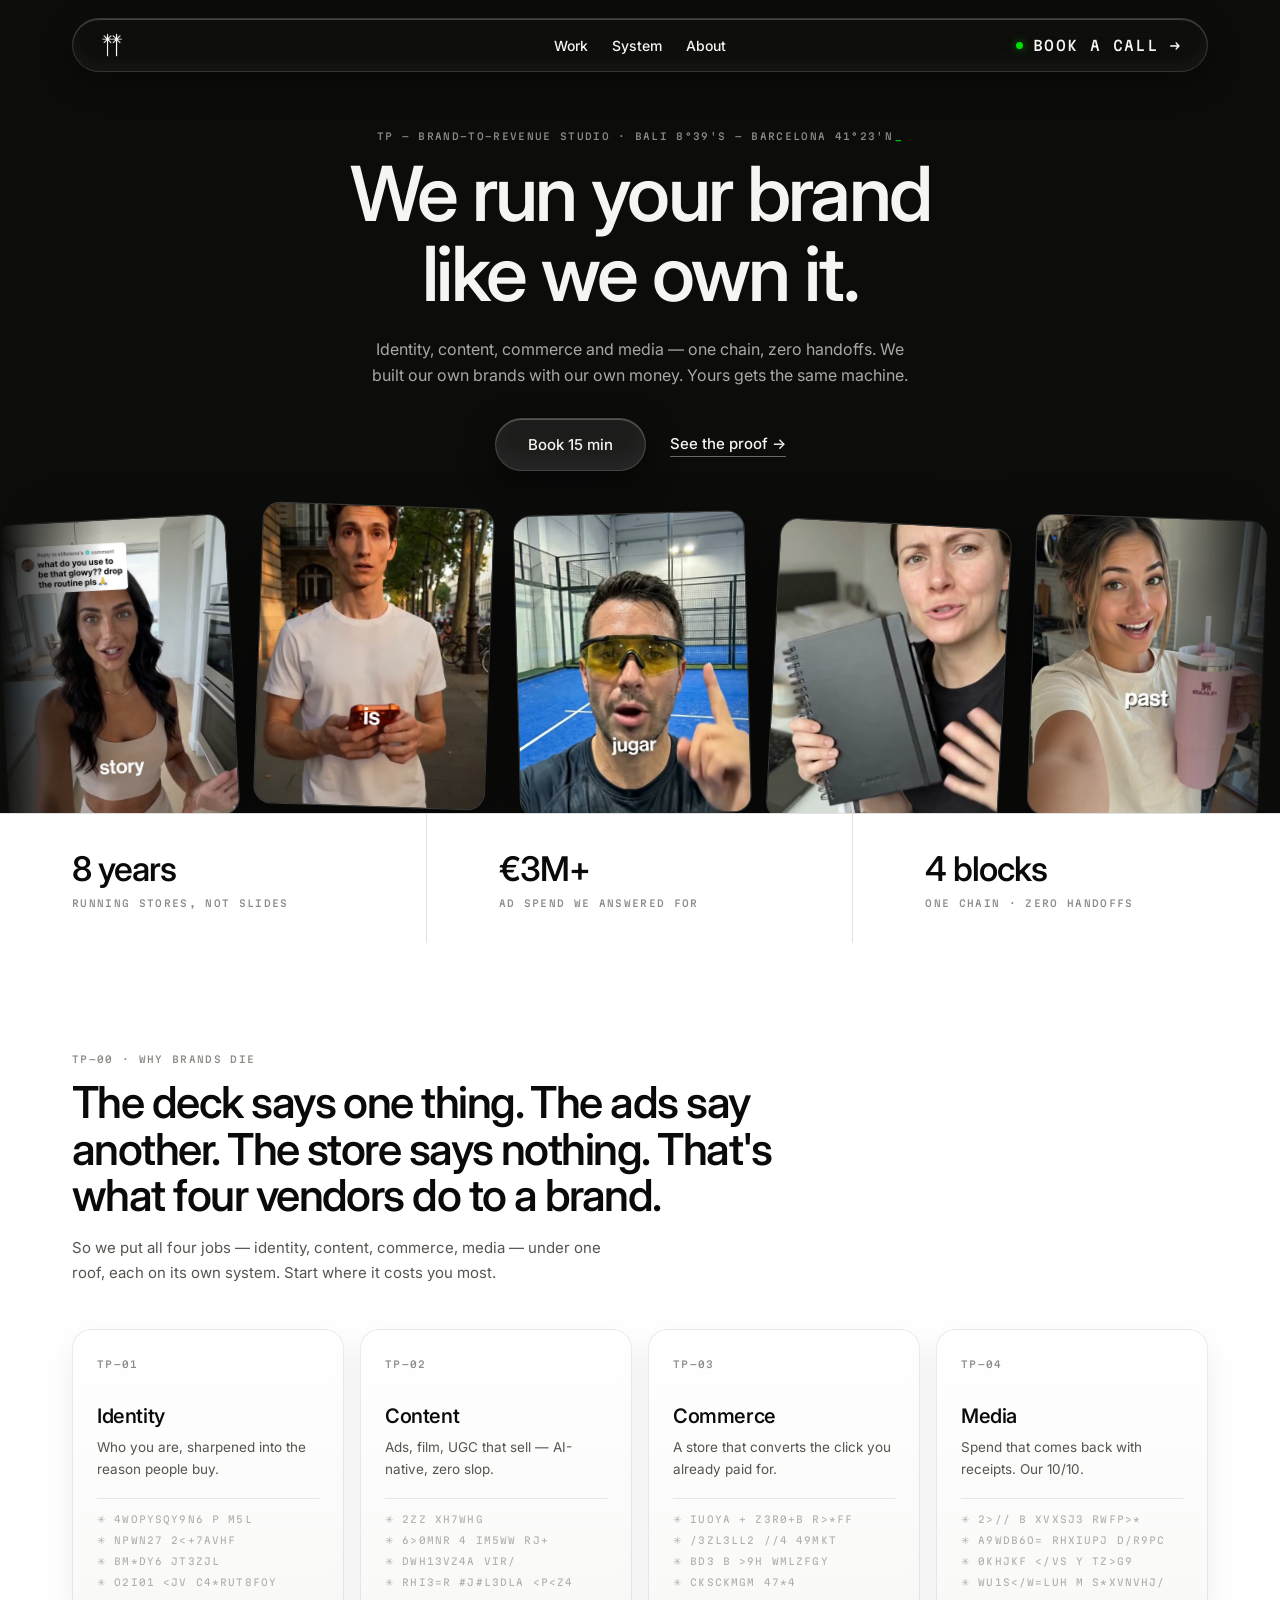
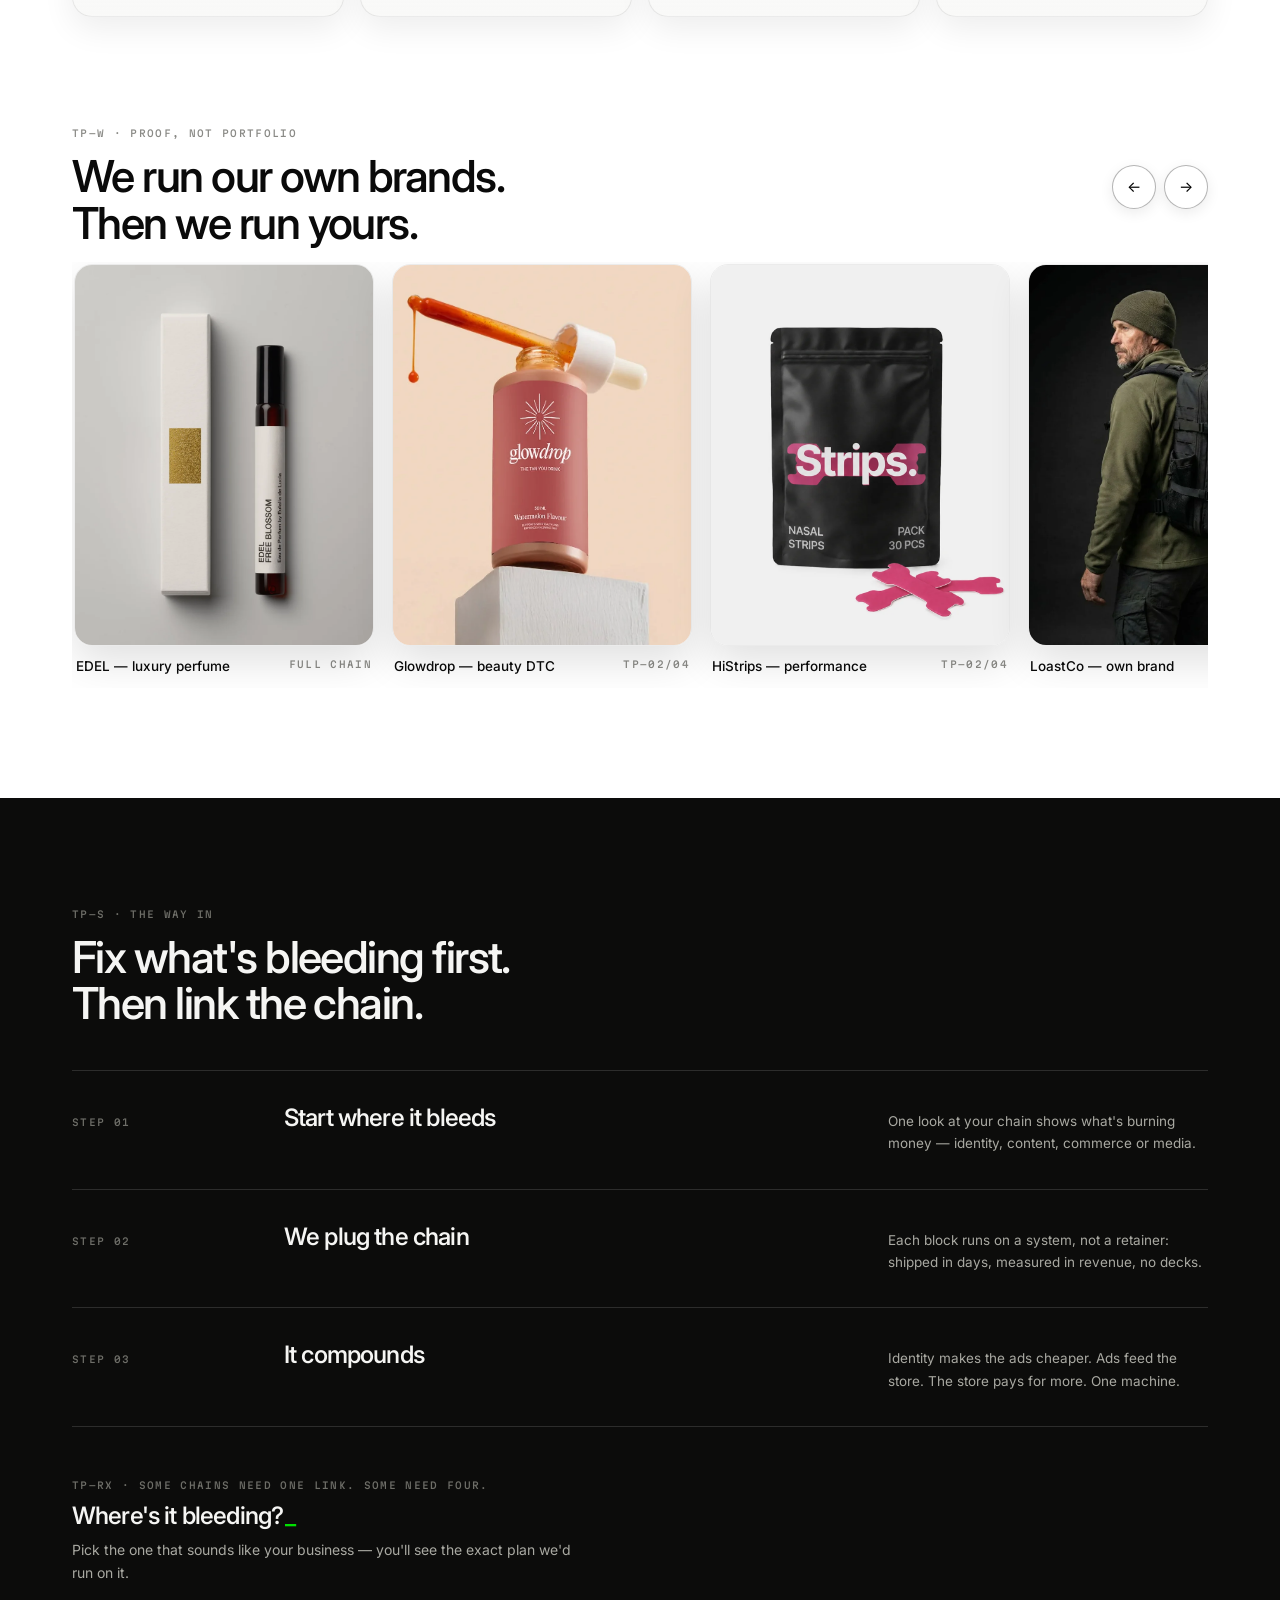
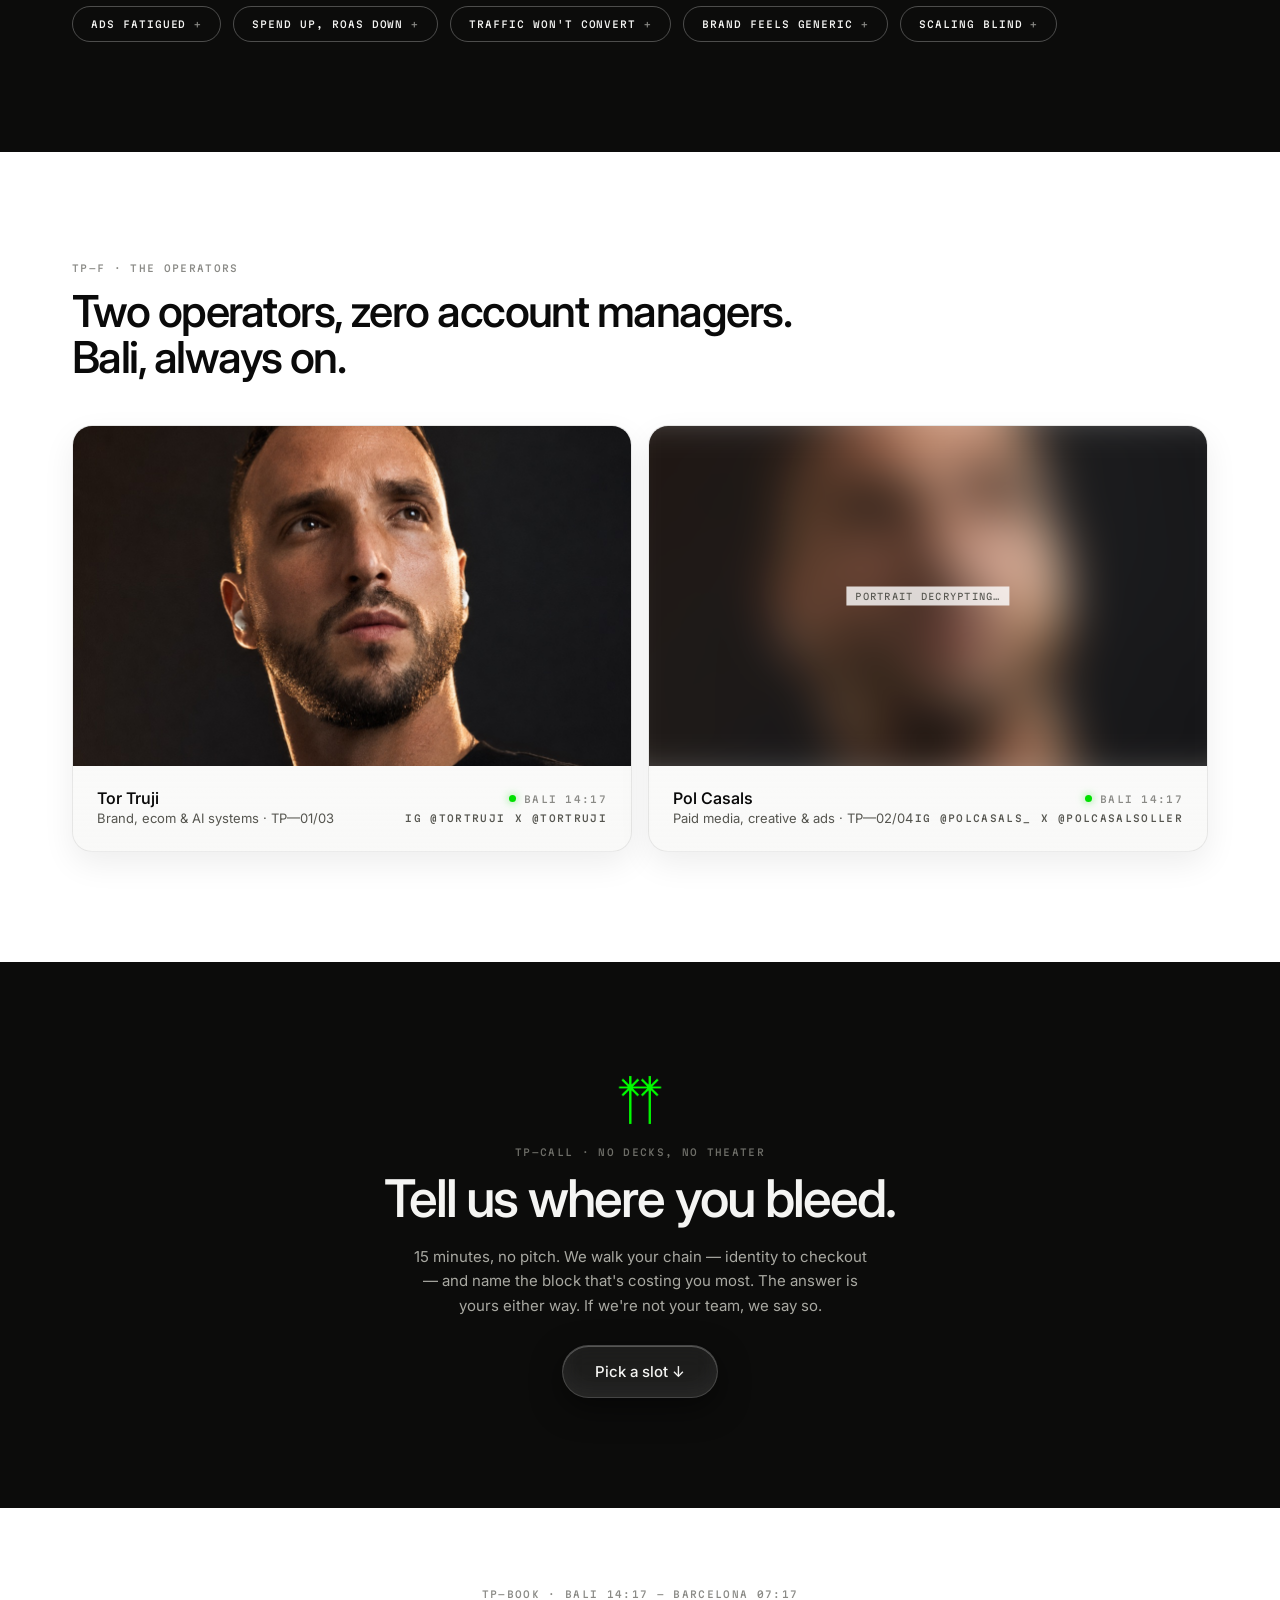
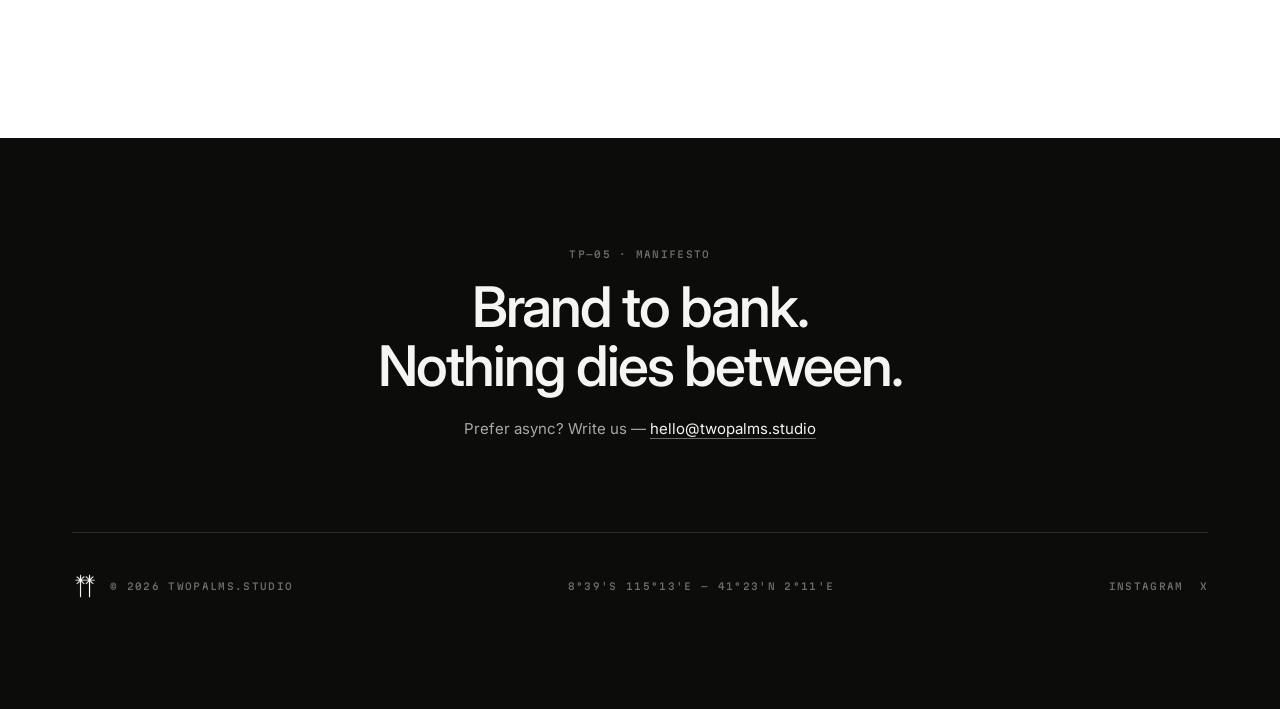
==== commit 38c074e0: "Custom domain twopalms.studio: CNAME, canonical, og:url, JSON-LD, robots.txt, sitemap.xml, favicon.i" ====
--- a/index.html
+++ b/index.html
@@ -5,11 +5,35 @@
 <meta name="viewport" content="width=device-width, initial-scale=1">
 <title>twopalms — brand-to-revenue studio</title>
 <meta name="description" content="We run your brand like we own it — identity, content, commerce and media as one chain, by two operators who run their own ecom brands. Bali — Barcelona.">
+<link rel="canonical" href="https://twopalms.studio/">
 <meta property="og:title" content="twopalms — brand-to-revenue studio">
 <meta property="og:description" content="We run your brand like we own it — identity, content, commerce and media, one chain.">
-<meta property="og:image" content="https://aitor1111.github.io/twopalms-site/assets/og.png">
+<meta property="og:image" content="https://twopalms.studio/assets/og.png">
+<meta property="og:url" content="https://twopalms.studio/">
 <meta property="og:type" content="website">
+<meta property="og:site_name" content="twopalms.studio">
 <meta name="twitter:card" content="summary_large_image">
+<meta name="twitter:title" content="twopalms — brand-to-revenue studio">
+<meta name="twitter:description" content="We run your brand like we own it — identity, content, commerce and media, one chain.">
+<meta name="twitter:image" content="https://twopalms.studio/assets/og.png">
+<script type="application/ld+json">
+{
+  "@context": "https://schema.org",
+  "@type": "Organization",
+  "name": "twopalms",
+  "alternateName": "twopalms.studio",
+  "url": "https://twopalms.studio/",
+  "logo": "https://twopalms.studio/assets/logo-black.png",
+  "description": "Brand-to-revenue studio: identity, content, commerce and media as one chain, run by two operators with their own ecommerce brands.",
+  "email": "hello@twopalms.studio",
+  "founder": [
+    {"@type": "Person", "name": "Tor Truji", "sameAs": ["https://instagram.com/tortruji", "https://x.com/tortruji"]},
+    {"@type": "Person", "name": "Pol Casals", "sameAs": ["https://instagram.com/polcasals_", "https://x.com/polcasalsoller"]}
+  ],
+  "sameAs": ["https://instagram.com/tortruji", "https://x.com/tortruji"]
+}
+</script>
+<link rel="icon" href="favicon.ico" sizes="48x48">
 <link rel="icon" type="image/png" sizes="32x32" href="assets/favicon-32.png">
 <link rel="icon" type="image/png" sizes="64x64" href="assets/favicon-64.png">
 <link rel="apple-touch-icon" href="assets/apple-touch-icon.png">
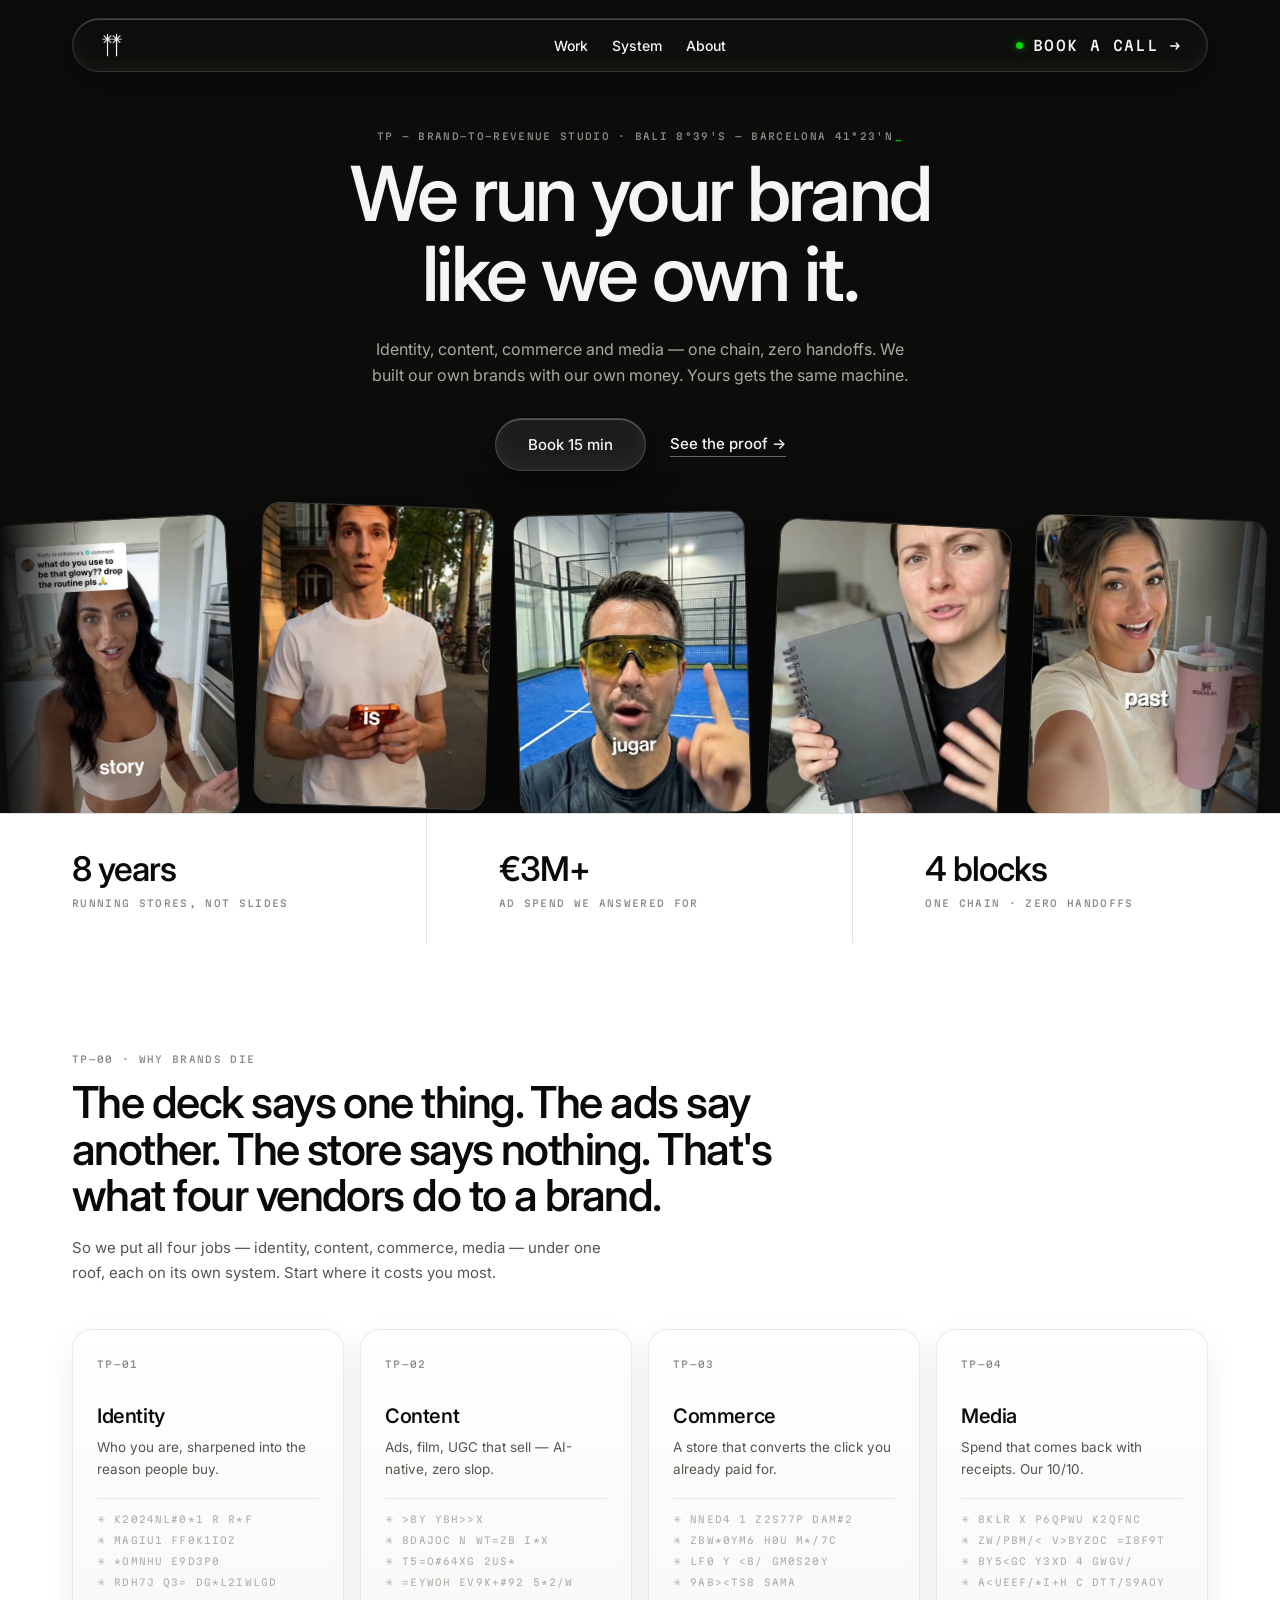
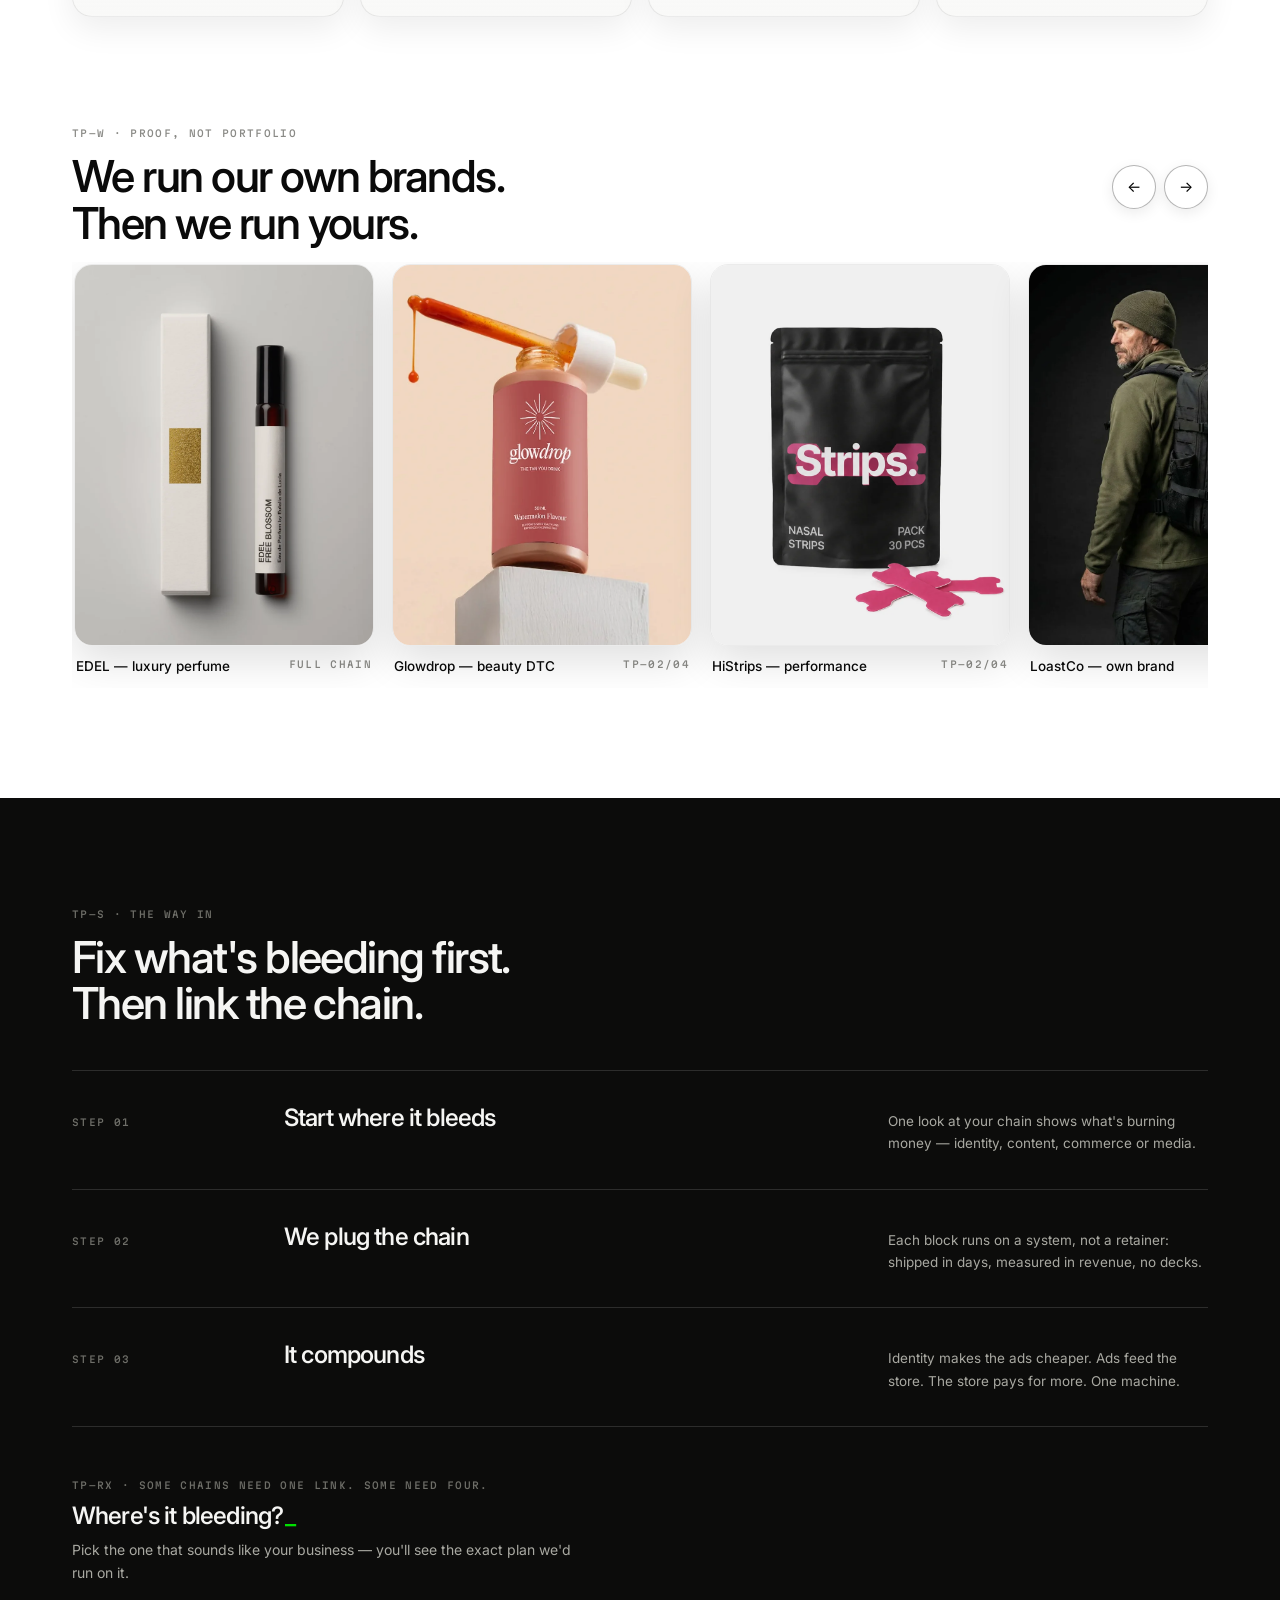
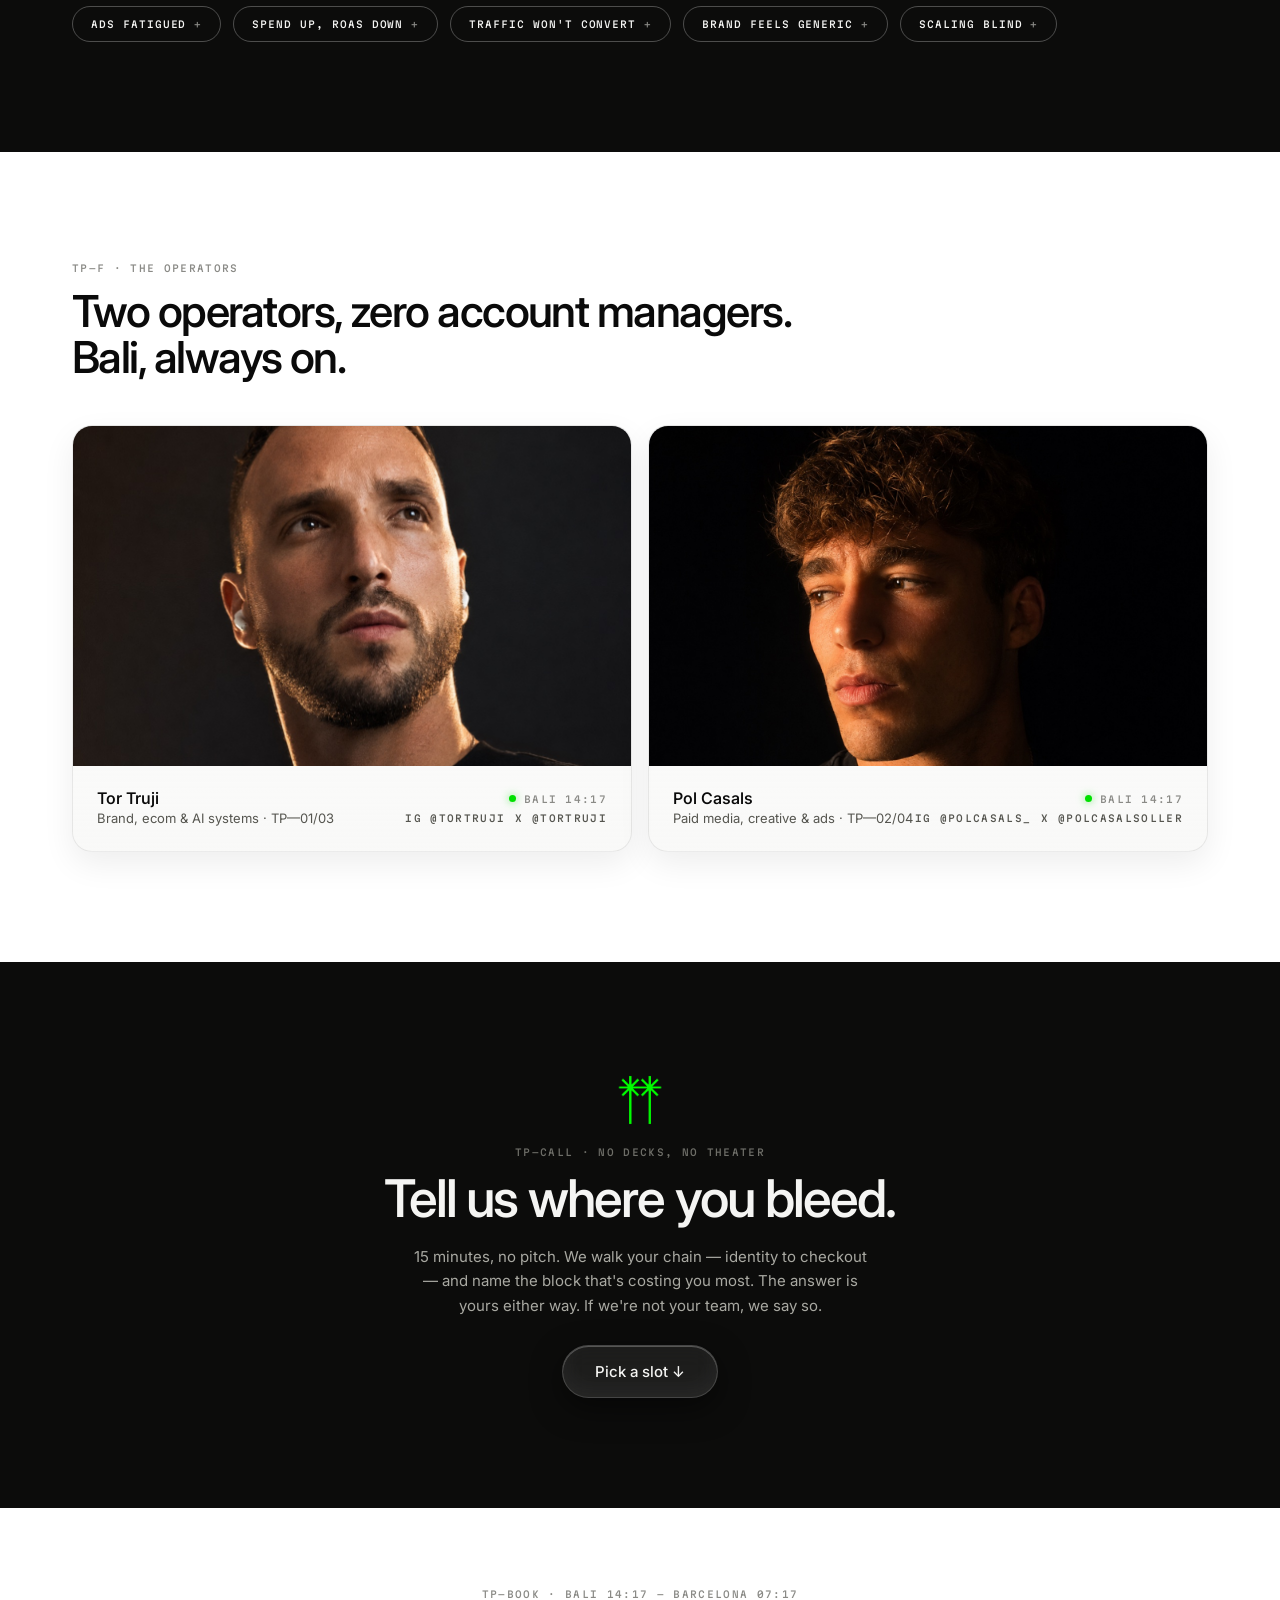
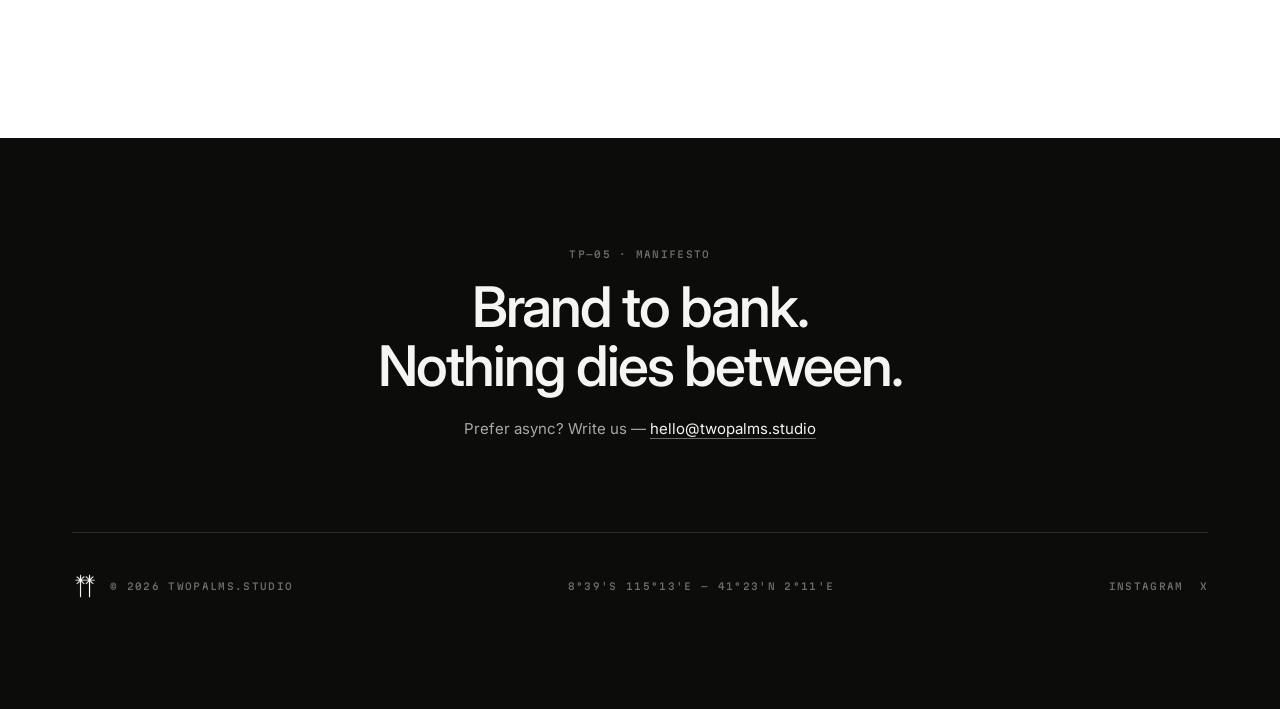
==== commit 31f2f3e4: "Pol Casals real portrait (decrypted) Co-Authored-By: Claude Fable 5 <noreply@anthropic.com> Claude-S" ====
--- a/index.html
+++ b/index.html
@@ -196,7 +196,7 @@
 <h2 class="disp h2 rv rv-d1" style="margin:14px 0 44px">Two operators, zero account managers.<br>Bali, always on.</h2>
 <div class="fx gap16 frow">
 <div class="fcard f1 rv"><div style="height:340px;position:relative;overflow:hidden"><img class="fimg" src="assets/founder-tor.jpg" alt="Tor Truji — founder, Bali" loading="lazy"></div><div class="fbody fx jb ac"><div><div style="font-size:16px;font-weight:550">Tor Truji</div><div class="body" style="font-size:13px">Brand, ecom &amp; AI systems · TP—01/03</div></div><div class="fmeta-r"><span class="lbl fx ac gap8"><span class="livedot"></span>BALI <span data-clock="bali">14:32</span></span><span class="fx gap10"><a class="lbl flink" href="https://instagram.com/tortruji" target="_blank" rel="noopener">IG @TORTRUJI</a><a class="lbl flink" href="https://x.com/tortruji" target="_blank" rel="noopener">X @TORTRUJI</a></span></div></div></div>
-<div class="fcard f1 rv rv-d1"><div style="height:340px;position:relative;overflow:hidden"><img class="fimg fimg-blur" src="assets/founder-tor.jpg" alt="" aria-hidden="true"><span class="fdecrypt">PORTRAIT DECRYPTING…</span></div><div class="fbody fx jb ac"><div><div style="font-size:16px;font-weight:550">Pol Casals</div><div class="body" style="font-size:13px">Paid media, creative &amp; ads · TP—02/04</div></div><div class="fmeta-r"><span class="lbl fx ac gap8"><span class="livedot"></span>BALI <span data-clock="bali">14:32</span></span><span class="fx gap10"><a class="lbl flink" href="https://instagram.com/polcasals_" target="_blank" rel="noopener">IG @POLCASALS_</a><a class="lbl flink" href="https://x.com/polcasalsoller" target="_blank" rel="noopener">X @POLCASALSOLLER</a></span></div></div></div>
+<div class="fcard f1 rv rv-d1"><div style="height:340px;position:relative;overflow:hidden"><img class="fimg" src="assets/founder-pol.jpg" alt="Pol Casals — founder, Bali" loading="lazy" style="object-position:50% 18%"></div><div class="fbody fx jb ac"><div><div style="font-size:16px;font-weight:550">Pol Casals</div><div class="body" style="font-size:13px">Paid media, creative &amp; ads · TP—02/04</div></div><div class="fmeta-r"><span class="lbl fx ac gap8"><span class="livedot"></span>BALI <span data-clock="bali">14:32</span></span><span class="fx gap10"><a class="lbl flink" href="https://instagram.com/polcasals_" target="_blank" rel="noopener">IG @POLCASALS_</a><a class="lbl flink" href="https://x.com/polcasalsoller" target="_blank" rel="noopener">X @POLCASALSOLLER</a></span></div></div></div>
 </div>
 </div>
 
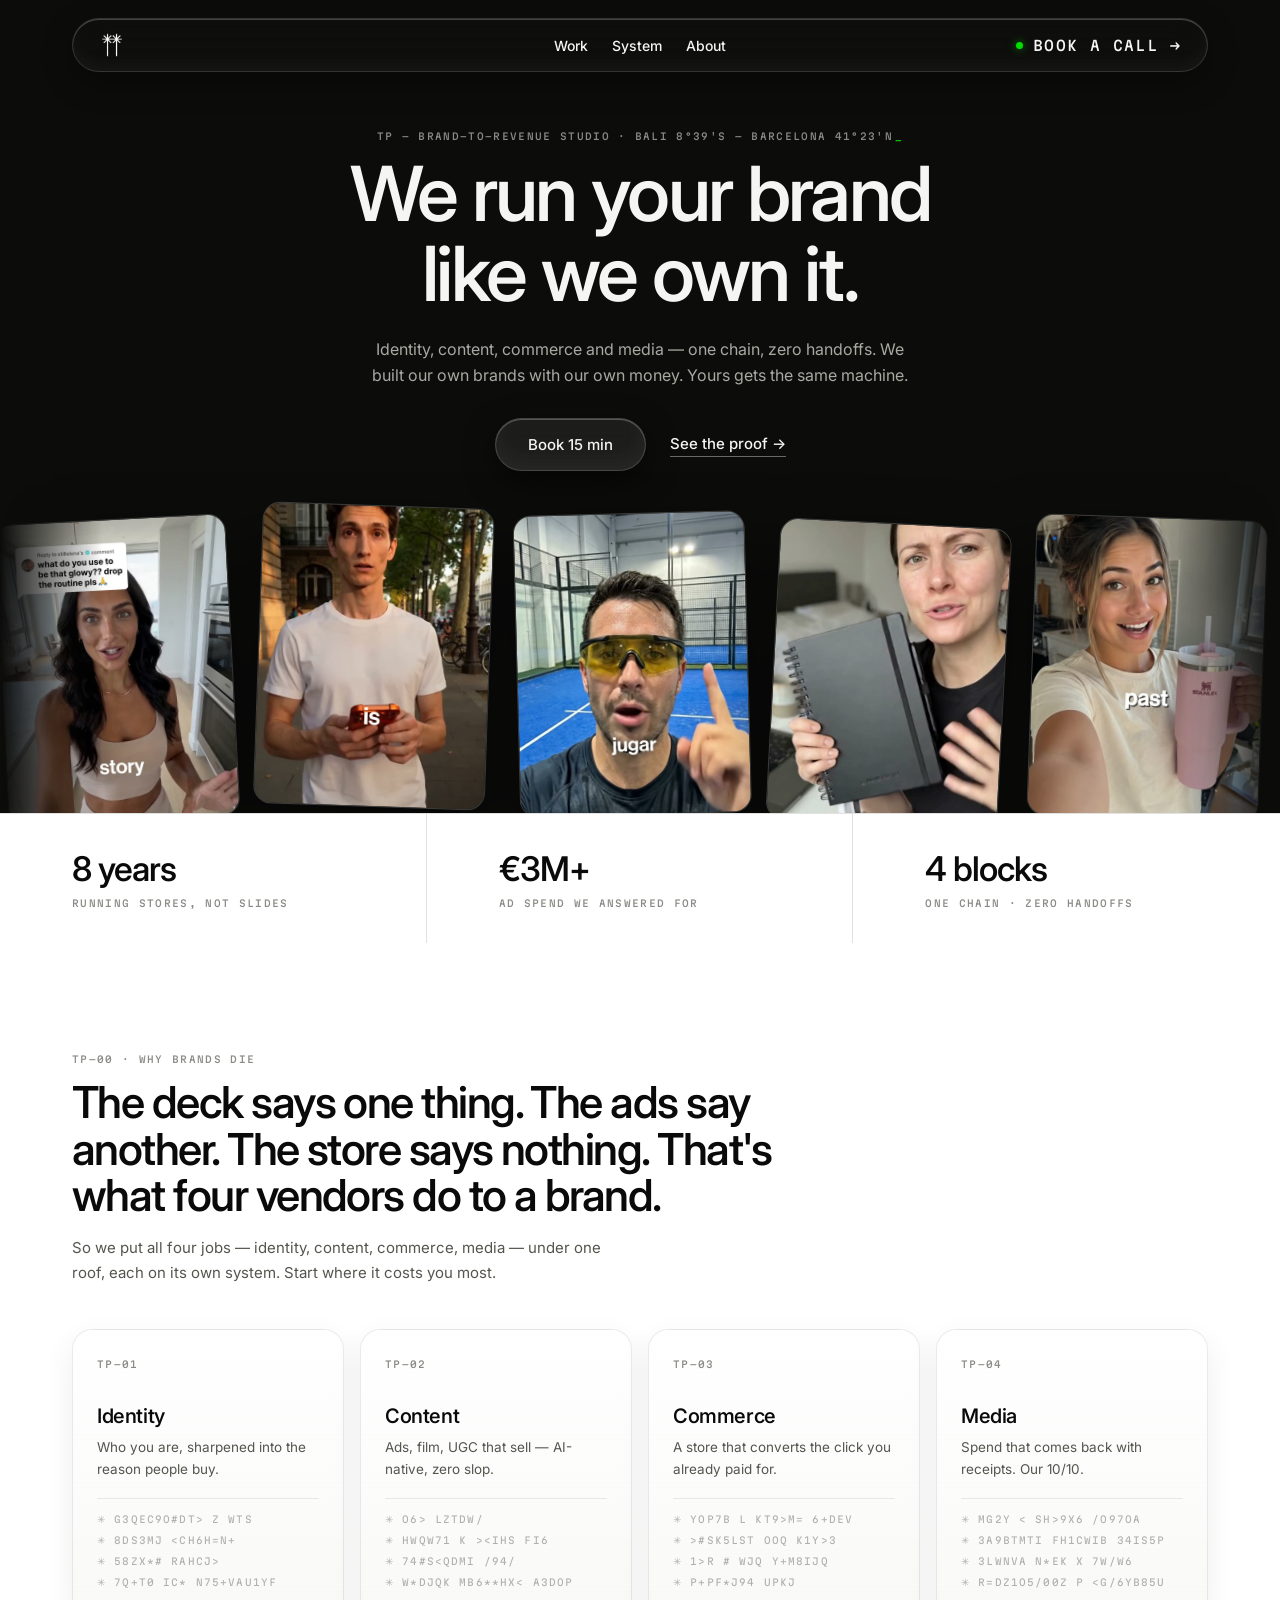
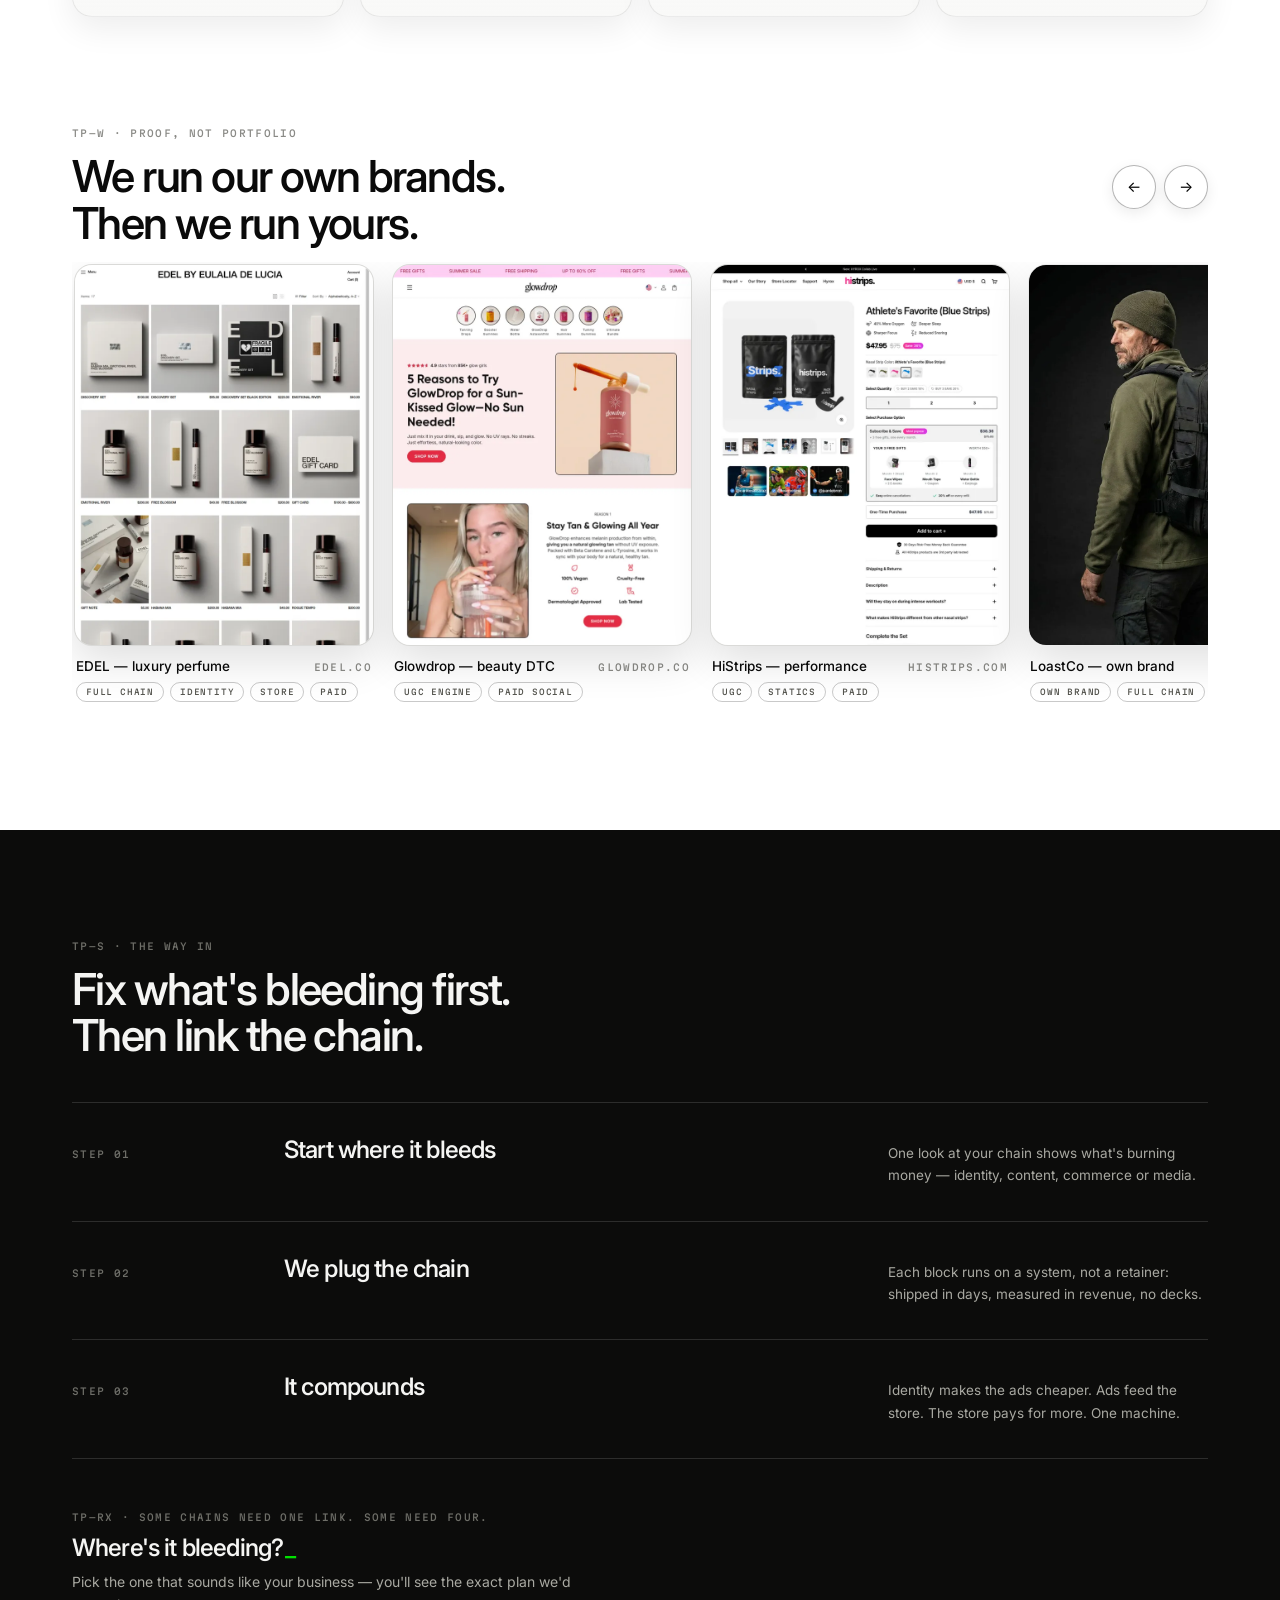
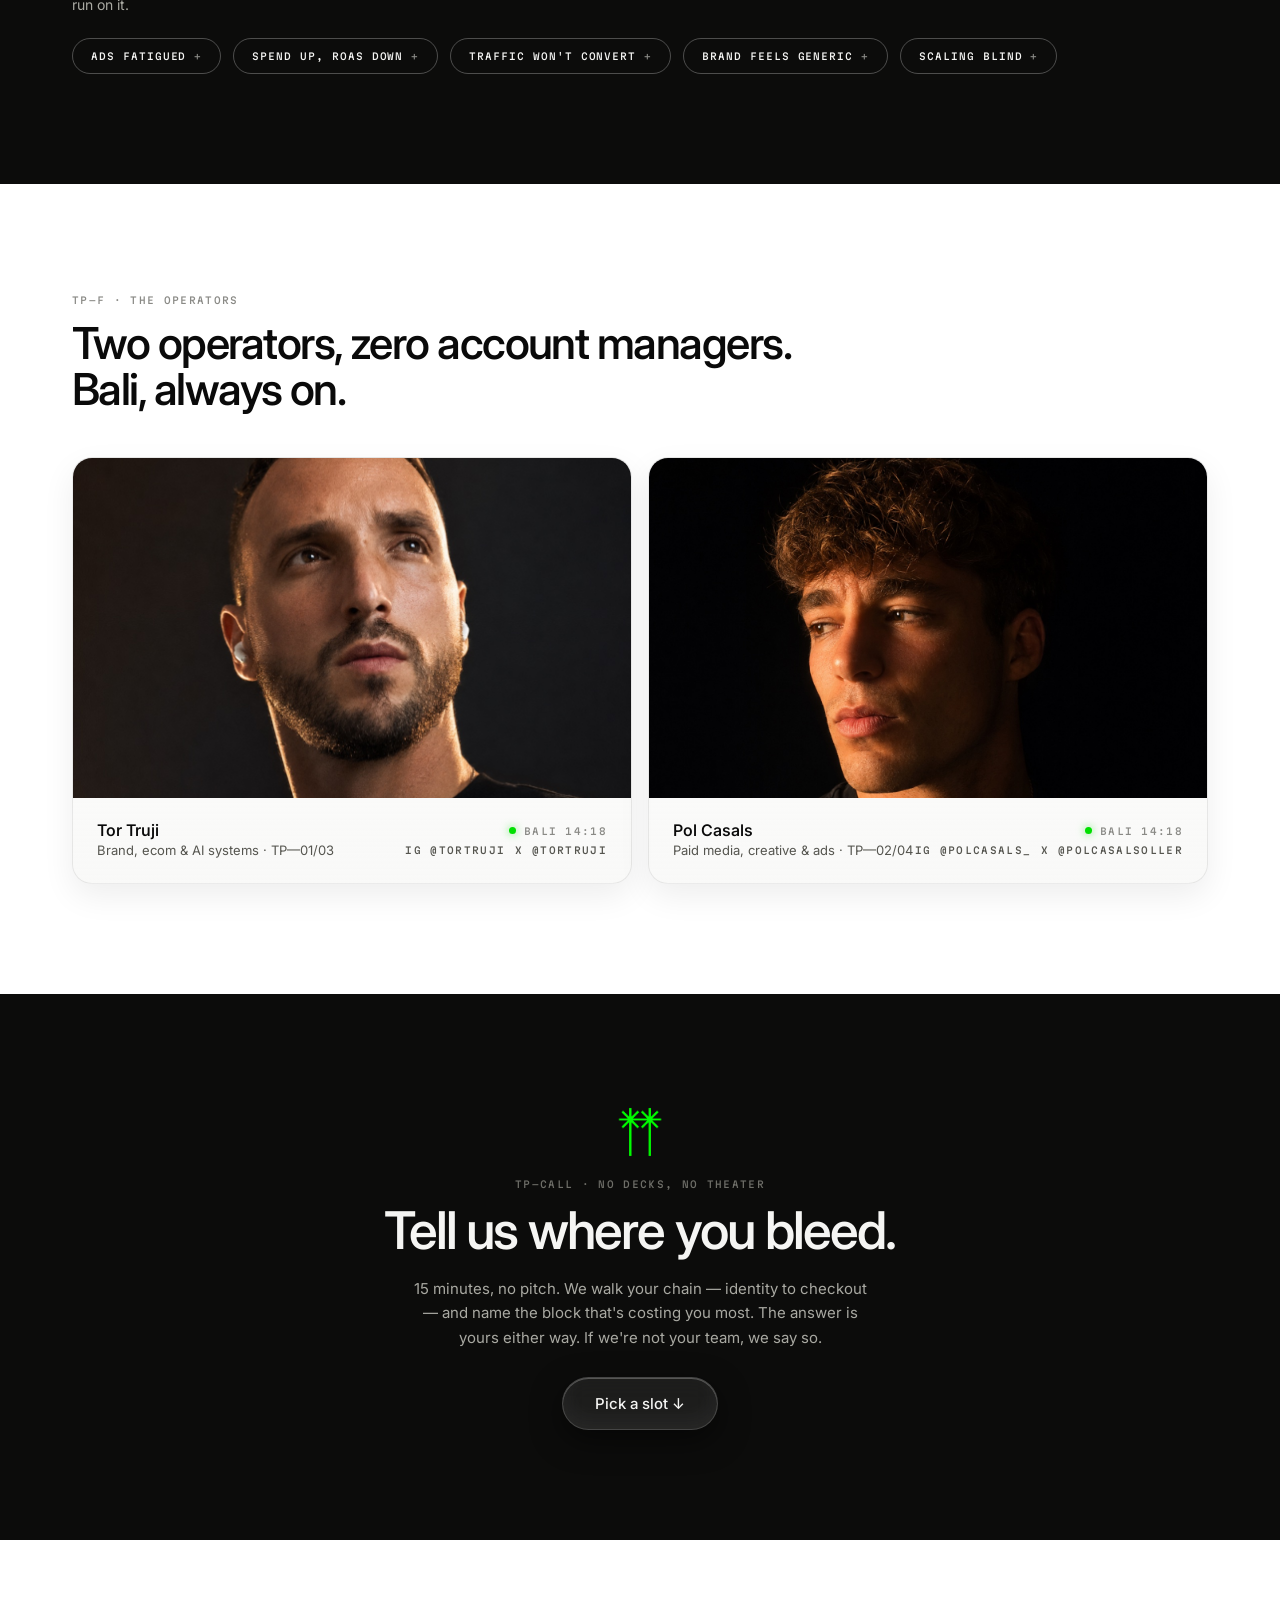
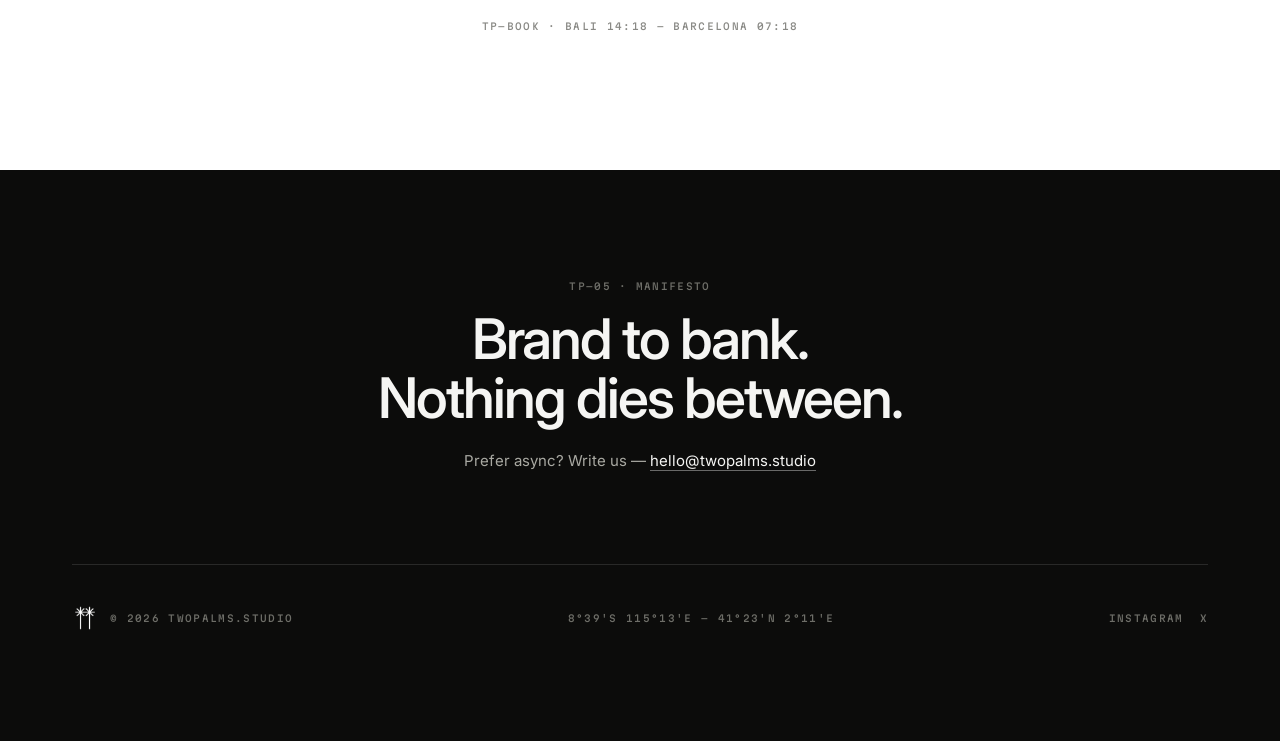
==== commit f9701c8a: "Portfolio v2: scrollable live-site captures per brand (hover scroll / auto on touch), domain labels," ====
--- a/index.html
+++ b/index.html
@@ -117,13 +117,13 @@
 <span class="fx gap8 rv rv-d2"><button class="navarr" id="railPrev" aria-label="Previous">←</button><button class="navarr" id="railNext" aria-label="Next">→</button></span>
 </div>
 <div class="rail mt16 rv rv-d2" id="rail">
-<div class="wcard"><div class="wframe"><img src="assets/case-edel.webp" alt="EDEL — luxury perfume" loading="lazy"></div><div class="wmeta"><span style="font-size:13.5px;font-weight:500">EDEL — luxury perfume</span><span class="lbl">FULL CHAIN</span></div></div>
-<div class="wcard"><div class="wframe"><img src="assets/case-glowdrop.webp" alt="Glowdrop — beauty DTC" loading="lazy"></div><div class="wmeta"><span style="font-size:13.5px;font-weight:500">Glowdrop — beauty DTC</span><span class="lbl">TP—02/04</span></div></div>
-<div class="wcard"><div class="wframe"><img src="assets/case-histrips.webp" alt="HiStrips — performance" loading="lazy"></div><div class="wmeta"><span style="font-size:13.5px;font-weight:500">HiStrips — performance</span><span class="lbl">TP—02/04</span></div></div>
-<div class="wcard"><div class="wframe"><img src="assets/case-loast.webp" alt="LoastCo — own brand" loading="lazy"></div><div class="wmeta"><span style="font-size:13.5px;font-weight:500">LoastCo — own brand</span><span class="lbl">OPERATORS</span></div></div>
-<div class="wcard"><div class="wframe"><img src="assets/work-01.webp" alt="STROM — own brand" loading="lazy"></div><div class="wmeta"><span style="font-size:13.5px;font-weight:500">STROM — own brand</span><span class="lbl">OPERATORS</span></div></div>
-<div class="wcard"><div class="wframe"><img src="assets/case-nakd.webp" alt="NAKD — own brand" loading="lazy"></div><div class="wmeta"><span style="font-size:13.5px;font-weight:500">NAKD — own brand</span><span class="lbl">OPERATORS</span></div></div>
-<div class="wcard"><div class="wframe"><img src="assets/case-bocoffee.webp" alt="Bø Coffee — specialty coffee" loading="lazy"></div><div class="wmeta"><span style="font-size:13.5px;font-weight:500">Bø Coffee — specialty coffee</span><span class="lbl">TP—02</span></div></div>
+<div class="wcard"><div class="wframe wsite"><img class="wshot" src="assets/sites/site-edel.webp" alt="edel.co — built by twopalms" loading="lazy"></div><div class="wmeta"><span style="font-size:13.5px;font-weight:500">EDEL — luxury perfume</span><span class="lbl">EDEL.CO</span></div><div class="wpills"><span class="wpill">FULL CHAIN</span><span class="wpill">IDENTITY</span><span class="wpill">STORE</span><span class="wpill">PAID</span></div></div>
+<div class="wcard"><div class="wframe wsite"><img class="wshot" src="assets/sites/site-glowdrop.webp" alt="glowdrop.co" loading="lazy"></div><div class="wmeta"><span style="font-size:13.5px;font-weight:500">Glowdrop — beauty DTC</span><span class="lbl">GLOWDROP.CO</span></div><div class="wpills"><span class="wpill">UGC ENGINE</span><span class="wpill">PAID SOCIAL</span></div></div>
+<div class="wcard"><div class="wframe wsite"><img class="wshot" src="assets/sites/site-histrips.webp" alt="histrips.com" loading="lazy"></div><div class="wmeta"><span style="font-size:13.5px;font-weight:500">HiStrips — performance</span><span class="lbl">HISTRIPS.COM</span></div><div class="wpills"><span class="wpill">UGC</span><span class="wpill">STATICS</span><span class="wpill">PAID</span></div></div>
+<div class="wcard"><div class="wframe"><img src="assets/case-loast.webp" alt="LoastCo — own brand" loading="lazy"></div><div class="wmeta"><span style="font-size:13.5px;font-weight:500">LoastCo — own brand</span><span class="lbl">LOASTCO.COM</span></div><div class="wpills"><span class="wpill">OWN BRAND</span><span class="wpill">FULL CHAIN</span></div></div>
+<div class="wcard"><div class="wframe wsite"><img class="wshot" src="assets/sites/site-strom.webp" alt="stromgear.com" loading="lazy"></div><div class="wmeta"><span style="font-size:13.5px;font-weight:500">STROM — own brand</span><span class="lbl">STROMGEAR.COM</span></div><div class="wpills"><span class="wpill">OWN BRAND</span><span class="wpill">FULL CHAIN</span></div></div>
+<div class="wcard"><div class="wframe wsite"><img class="wshot" src="assets/sites/site-nakd.webp" alt="nakdcase.com" loading="lazy"></div><div class="wmeta"><span style="font-size:13.5px;font-weight:500">NAKD — own brand</span><span class="lbl">NAKDCASE.COM</span></div><div class="wpills"><span class="wpill">OWN BRAND</span><span class="wpill">STORE</span><span class="wpill">UGC</span></div></div>
+<div class="wcard"><div class="wframe wsite"><img class="wshot" src="assets/sites/site-bocoffee.webp" alt="bocoffeeco.com" loading="lazy"></div><div class="wmeta"><span style="font-size:13.5px;font-weight:500">Bø Coffee — specialty coffee</span><span class="lbl">BOCOFFEECO.COM</span></div><div class="wpills"><span class="wpill">CONTENT</span><span class="wpill">STATICS</span></div></div>
 </div>
 </div>
 
--- a/styles.css
+++ b/styles.css
@@ -97,11 +97,23 @@
 @media (max-width:780px){
 .rxpanel{padding:24px 20px}
 }
-.wcard{width:300px;flex:none}
-.wframe{height:380px;border:1px solid rgba(10,10,10,.16);position:relative;overflow:hidden}
+.wcard{width:300px;flex:none;--fh:380px}
+.wframe{height:var(--fh);border:1px solid rgba(10,10,10,.16);position:relative;overflow:hidden}
 .wframe img{width:100%;height:100%;object-fit:cover;display:block;transition:transform .5s ease-out}
-.wcard:hover .wframe img{transform:scale(1.03)}
-.wmeta{padding:12px 2px;display:flex;justify-content:space-between}
+.wcard:hover .wframe img:not(.wshot){transform:scale(1.03)}
+.wsite{background:#EDEDEA}
+.wshot{height:auto !important;object-fit:unset !important;transform:translateY(0);transition:transform 8s cubic-bezier(.3,.05,.3,1) !important}
+.wcard:hover .wshot{transform:translateY(calc(-100% + var(--fh)))}
+.wmeta{padding:12px 2px 8px;display:flex;justify-content:space-between;align-items:baseline}
+.wpills{display:flex;gap:6px;flex-wrap:wrap;padding:0 2px}
+.wpill{font-family:'Martian Mono',monospace;font-size:8px;letter-spacing:.1em;text-transform:uppercase;border:1px solid rgba(10,10,10,.22);color:#55554F;padding:4px 9px;border-radius:999px;font-weight:500}
+@media (hover:none){
+.wshot{animation:sitescroll 20s ease-in-out infinite alternate}
+@keyframes sitescroll{from{transform:translateY(0)}to{transform:translateY(calc(-100% + var(--fh)))}}
+}
+@media (prefers-reduced-motion: reduce){
+.wshot{animation:none !important;transition:none !important}
+}
 .rail{display:flex;gap:18px;overflow-x:auto;scroll-behavior:smooth;scrollbar-width:none;padding:2px}
 .rail::-webkit-scrollbar{display:none}
 .navarr{width:44px;height:44px;border:1px solid rgba(10,10,10,.3);background:#fff;cursor:pointer;font-size:15px;display:inline-flex;align-items:center;justify-content:center;font-family:inherit;transition:border-color .2s ease-out,transform .2s ease-out}
@@ -186,8 +198,7 @@
 .block{min-height:210px;gap:18px}
 .rxrow{flex-direction:column;align-items:flex-start}
 .whead{flex-wrap:wrap;gap:16px}
-.wcard{width:240px}
-.wframe{height:310px}
+.wcard{width:240px;--fh:310px}
 .step{grid-template-columns:1fr;gap:10px;padding:26px 0}
 .frow{flex-direction:column}
 .foot{flex-direction:column;gap:16px}
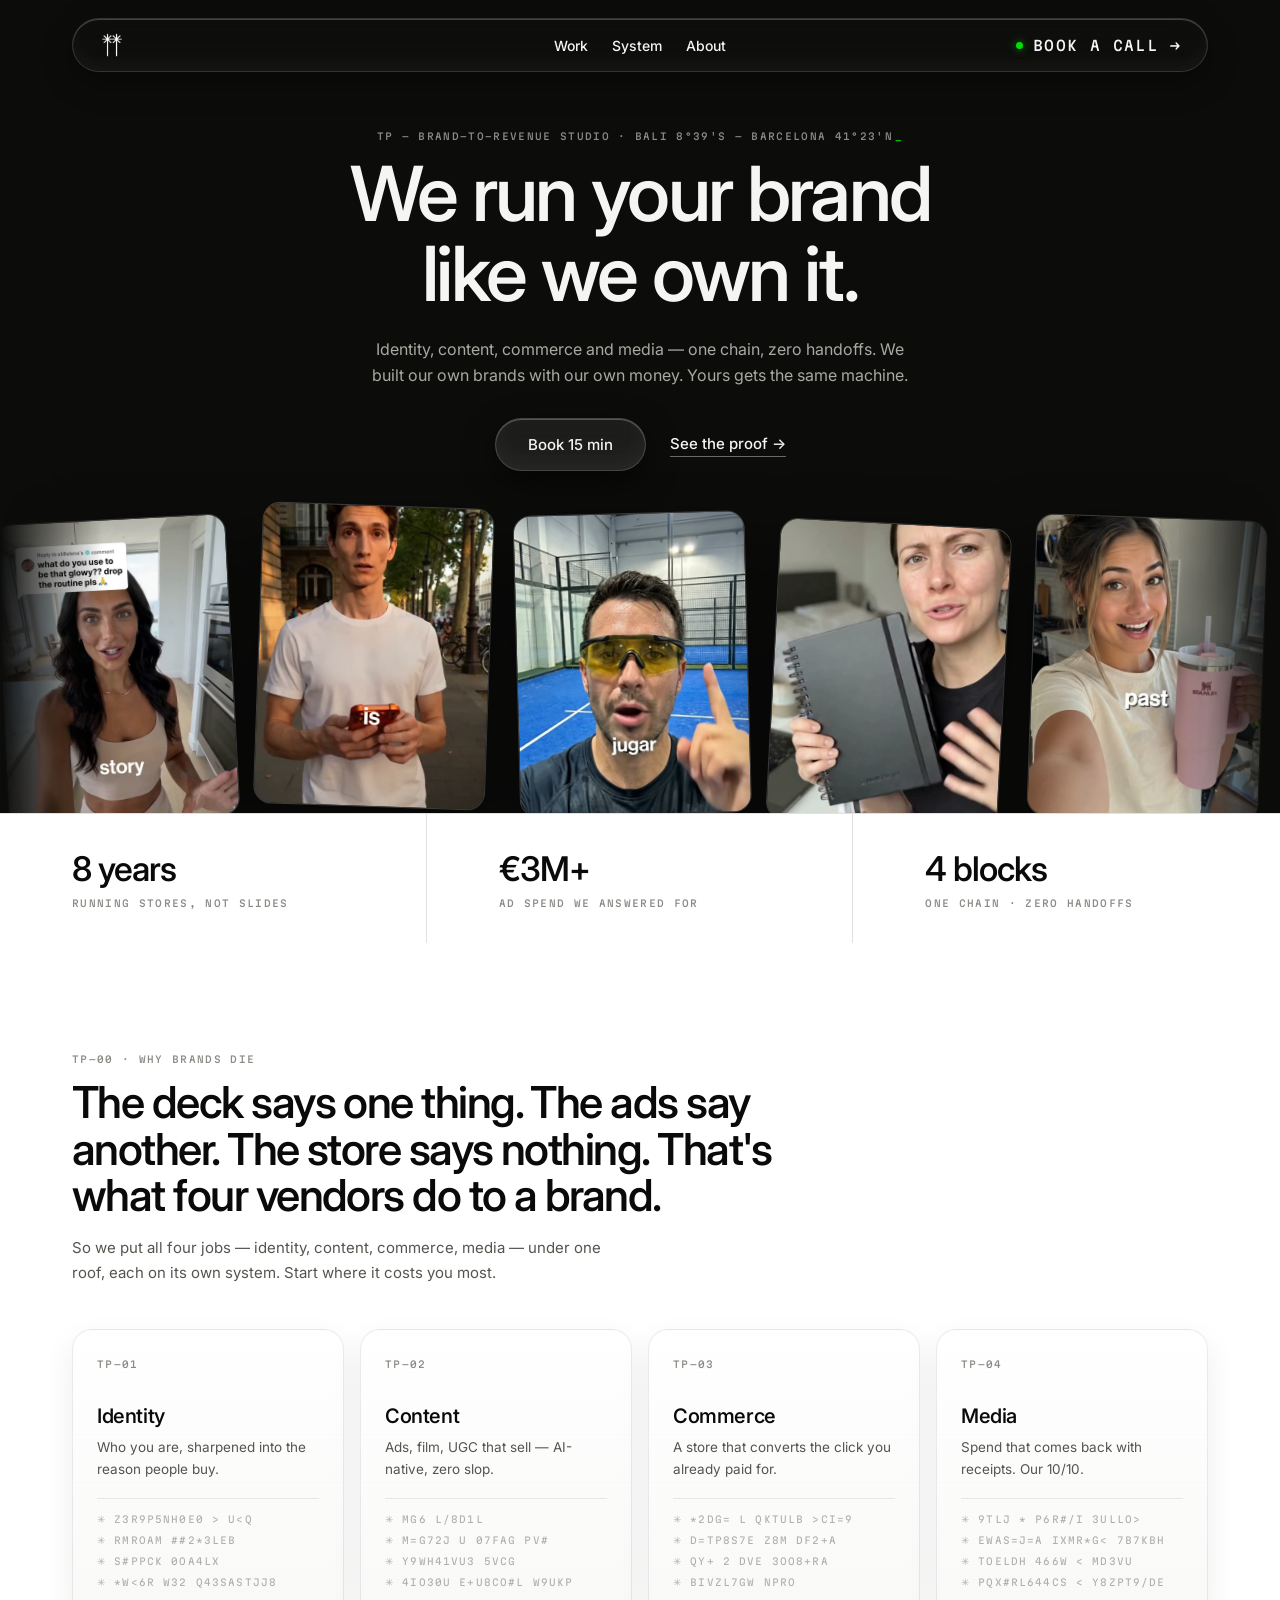
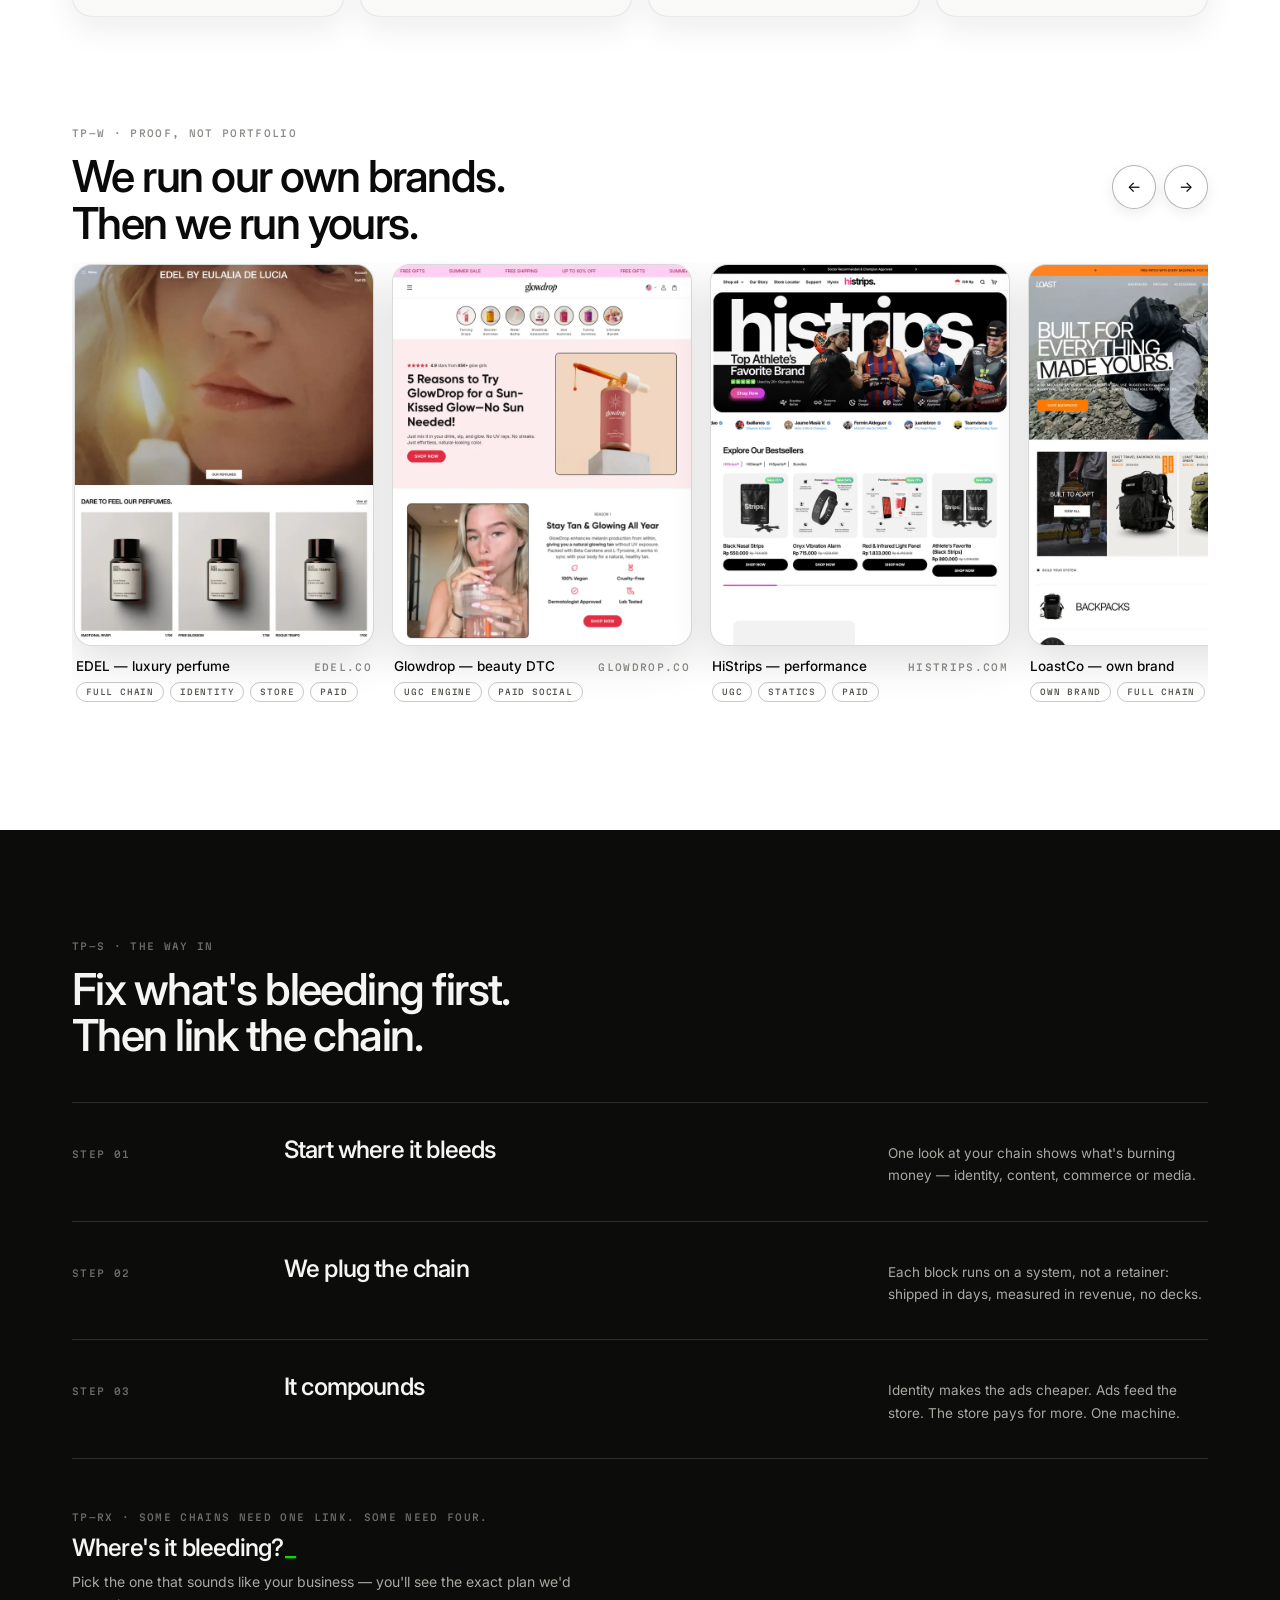
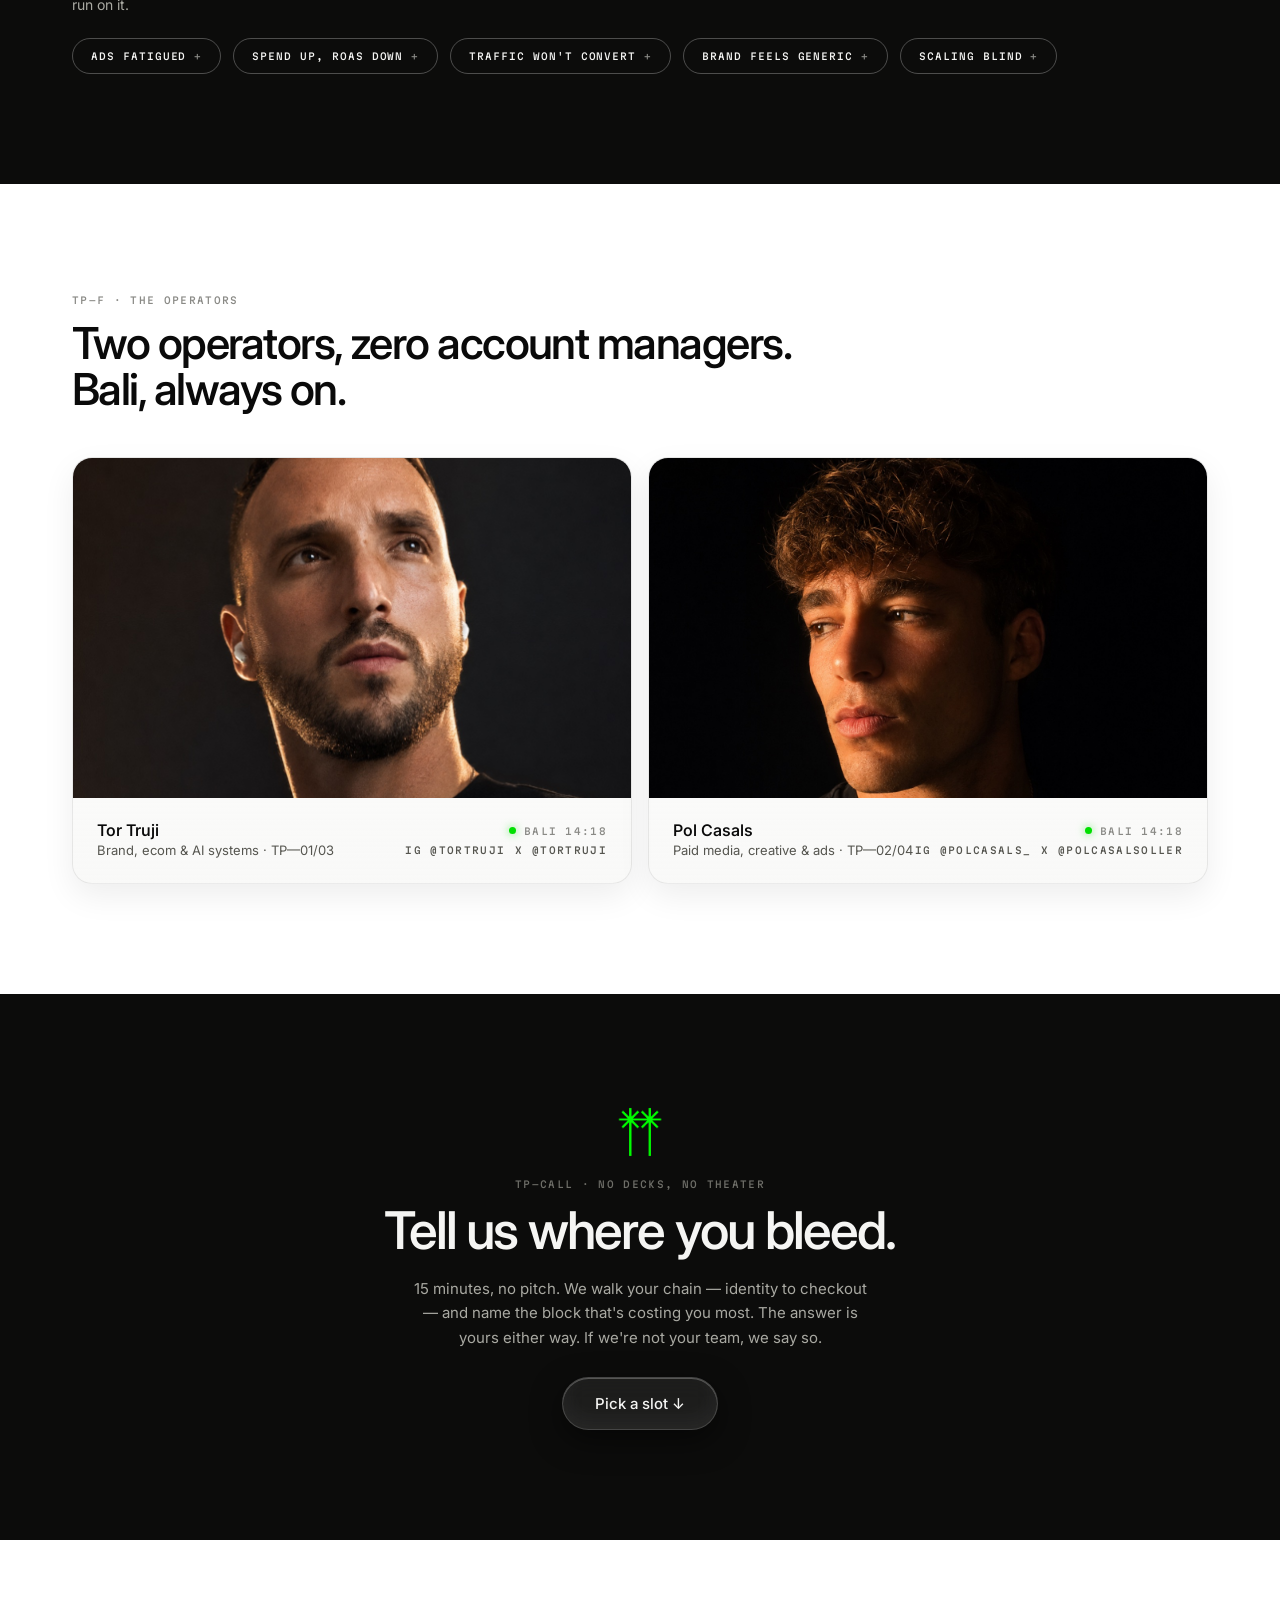
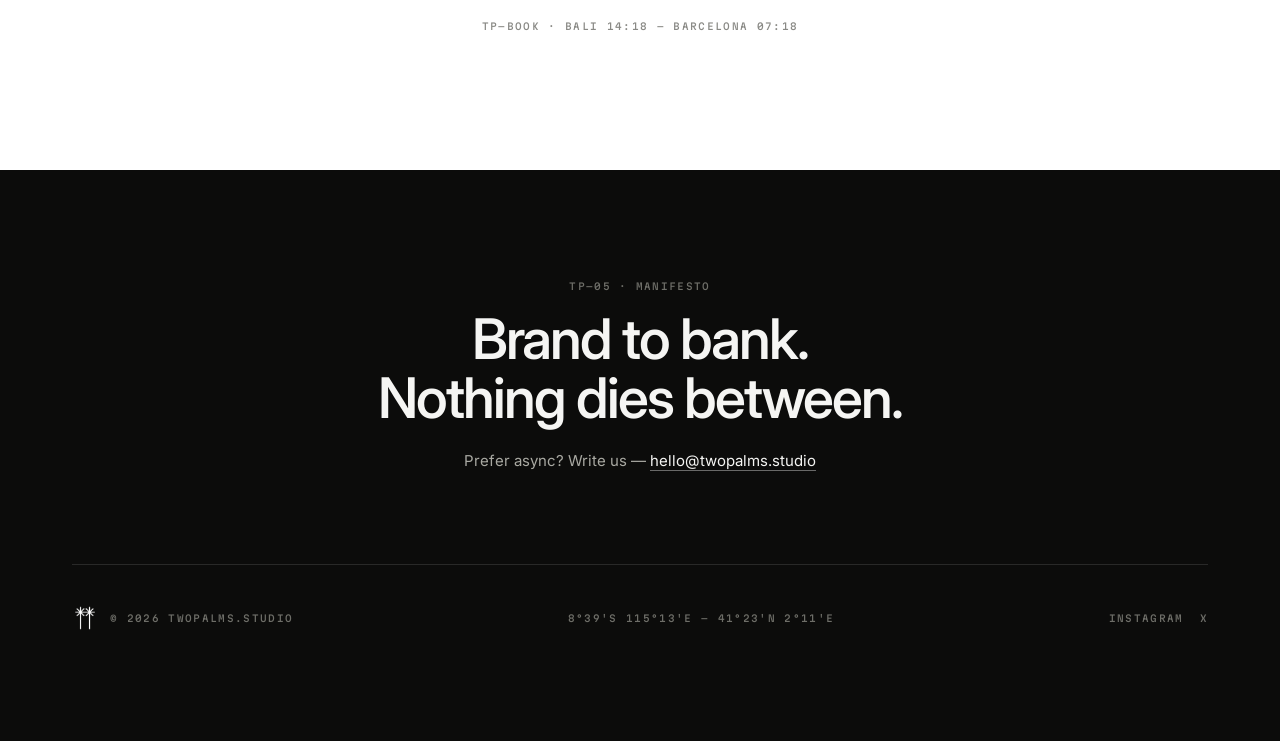
==== commit 7e13db4b: "Portfolio: hand-captured site screenshots (edel, histrips, loast, nakd, strom); loast now scrollable" ====
--- a/index.html
+++ b/index.html
@@ -120,7 +120,7 @@
 <div class="wcard"><div class="wframe wsite"><img class="wshot" src="assets/sites/site-edel.webp" alt="edel.co — built by twopalms" loading="lazy"></div><div class="wmeta"><span style="font-size:13.5px;font-weight:500">EDEL — luxury perfume</span><span class="lbl">EDEL.CO</span></div><div class="wpills"><span class="wpill">FULL CHAIN</span><span class="wpill">IDENTITY</span><span class="wpill">STORE</span><span class="wpill">PAID</span></div></div>
 <div class="wcard"><div class="wframe wsite"><img class="wshot" src="assets/sites/site-glowdrop.webp" alt="glowdrop.co" loading="lazy"></div><div class="wmeta"><span style="font-size:13.5px;font-weight:500">Glowdrop — beauty DTC</span><span class="lbl">GLOWDROP.CO</span></div><div class="wpills"><span class="wpill">UGC ENGINE</span><span class="wpill">PAID SOCIAL</span></div></div>
 <div class="wcard"><div class="wframe wsite"><img class="wshot" src="assets/sites/site-histrips.webp" alt="histrips.com" loading="lazy"></div><div class="wmeta"><span style="font-size:13.5px;font-weight:500">HiStrips — performance</span><span class="lbl">HISTRIPS.COM</span></div><div class="wpills"><span class="wpill">UGC</span><span class="wpill">STATICS</span><span class="wpill">PAID</span></div></div>
-<div class="wcard"><div class="wframe"><img src="assets/case-loast.webp" alt="LoastCo — own brand" loading="lazy"></div><div class="wmeta"><span style="font-size:13.5px;font-weight:500">LoastCo — own brand</span><span class="lbl">LOASTCO.COM</span></div><div class="wpills"><span class="wpill">OWN BRAND</span><span class="wpill">FULL CHAIN</span></div></div>
+<div class="wcard"><div class="wframe wsite"><img class="wshot" src="assets/sites/site-loast.webp" alt="loastco.com — own brand" loading="lazy"></div><div class="wmeta"><span style="font-size:13.5px;font-weight:500">LoastCo — own brand</span><span class="lbl">LOASTCO.COM</span></div><div class="wpills"><span class="wpill">OWN BRAND</span><span class="wpill">FULL CHAIN</span></div></div>
 <div class="wcard"><div class="wframe wsite"><img class="wshot" src="assets/sites/site-strom.webp" alt="stromgear.com" loading="lazy"></div><div class="wmeta"><span style="font-size:13.5px;font-weight:500">STROM — own brand</span><span class="lbl">STROMGEAR.COM</span></div><div class="wpills"><span class="wpill">OWN BRAND</span><span class="wpill">FULL CHAIN</span></div></div>
 <div class="wcard"><div class="wframe wsite"><img class="wshot" src="assets/sites/site-nakd.webp" alt="nakdcase.com" loading="lazy"></div><div class="wmeta"><span style="font-size:13.5px;font-weight:500">NAKD — own brand</span><span class="lbl">NAKDCASE.COM</span></div><div class="wpills"><span class="wpill">OWN BRAND</span><span class="wpill">STORE</span><span class="wpill">UGC</span></div></div>
 <div class="wcard"><div class="wframe wsite"><img class="wshot" src="assets/sites/site-bocoffee.webp" alt="bocoffeeco.com" loading="lazy"></div><div class="wmeta"><span style="font-size:13.5px;font-weight:500">Bø Coffee — specialty coffee</span><span class="lbl">BOCOFFEECO.COM</span></div><div class="wpills"><span class="wpill">CONTENT</span><span class="wpill">STATICS</span></div></div>
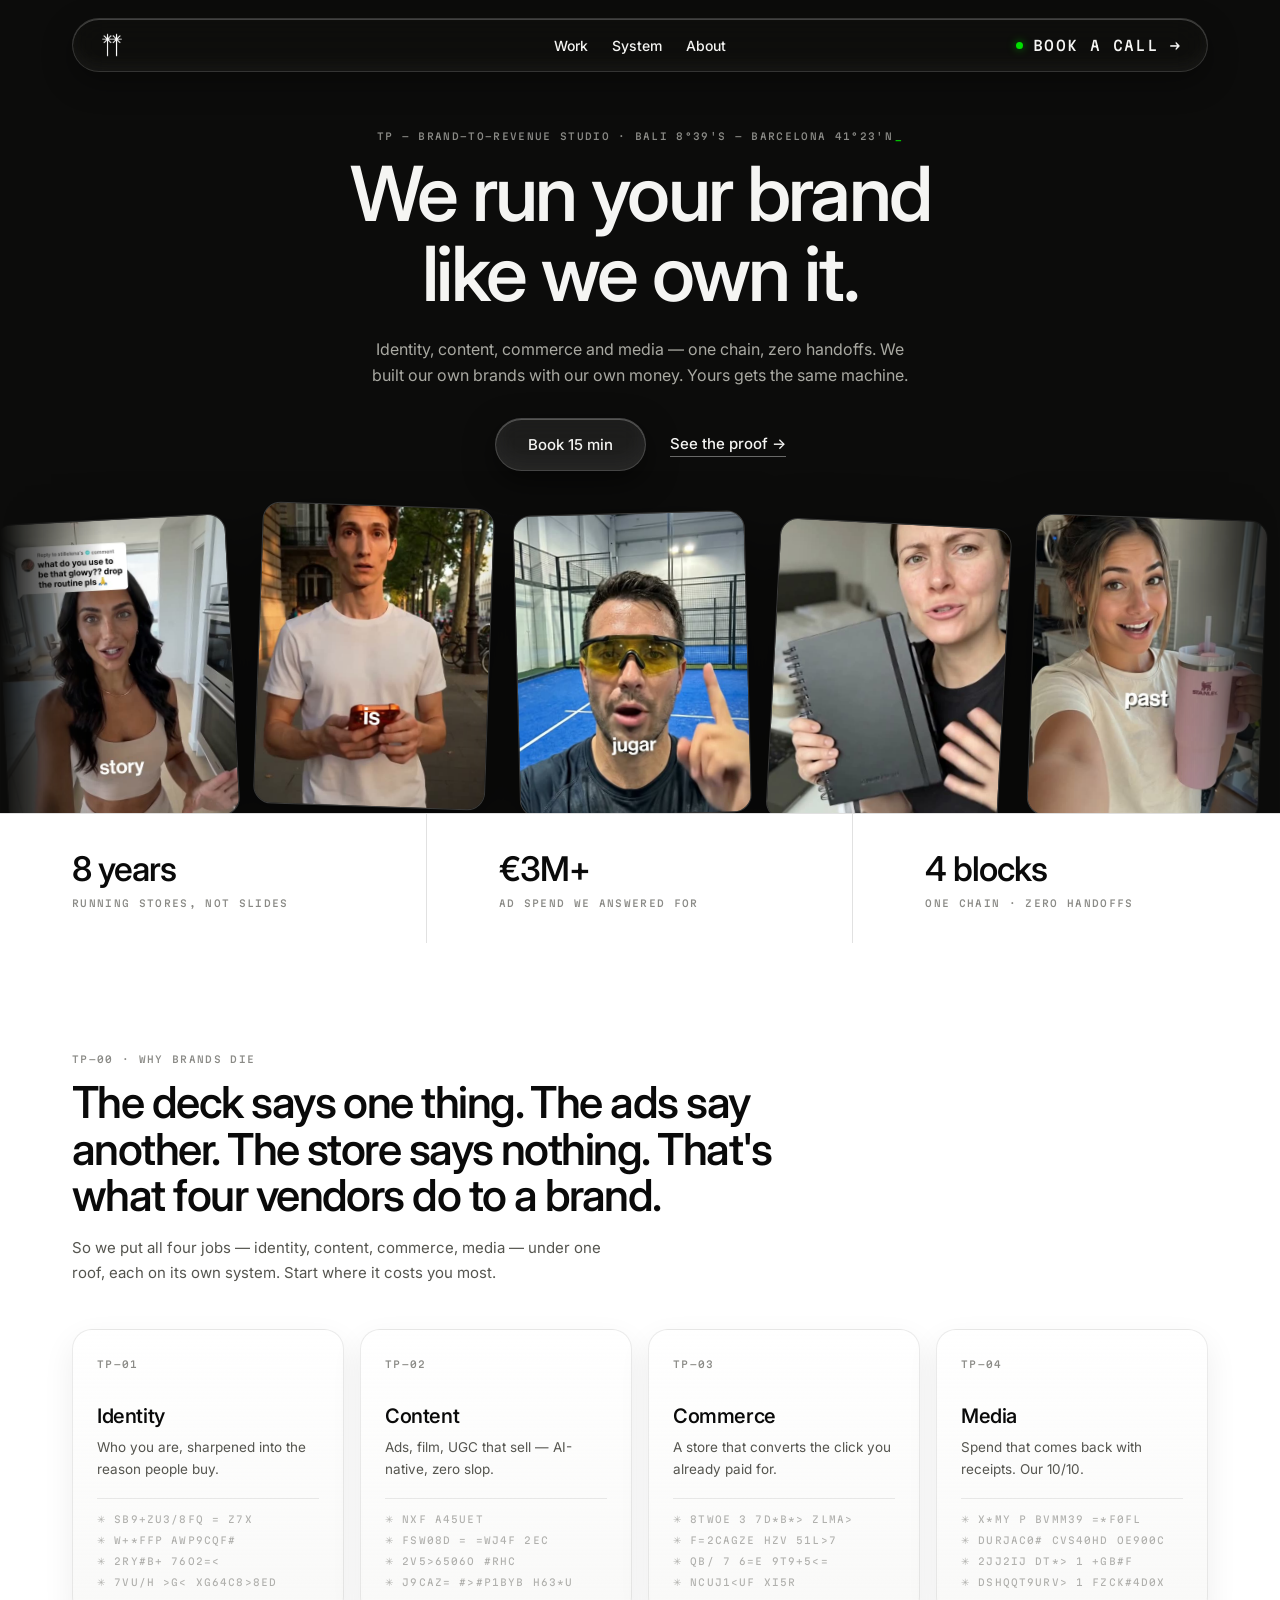
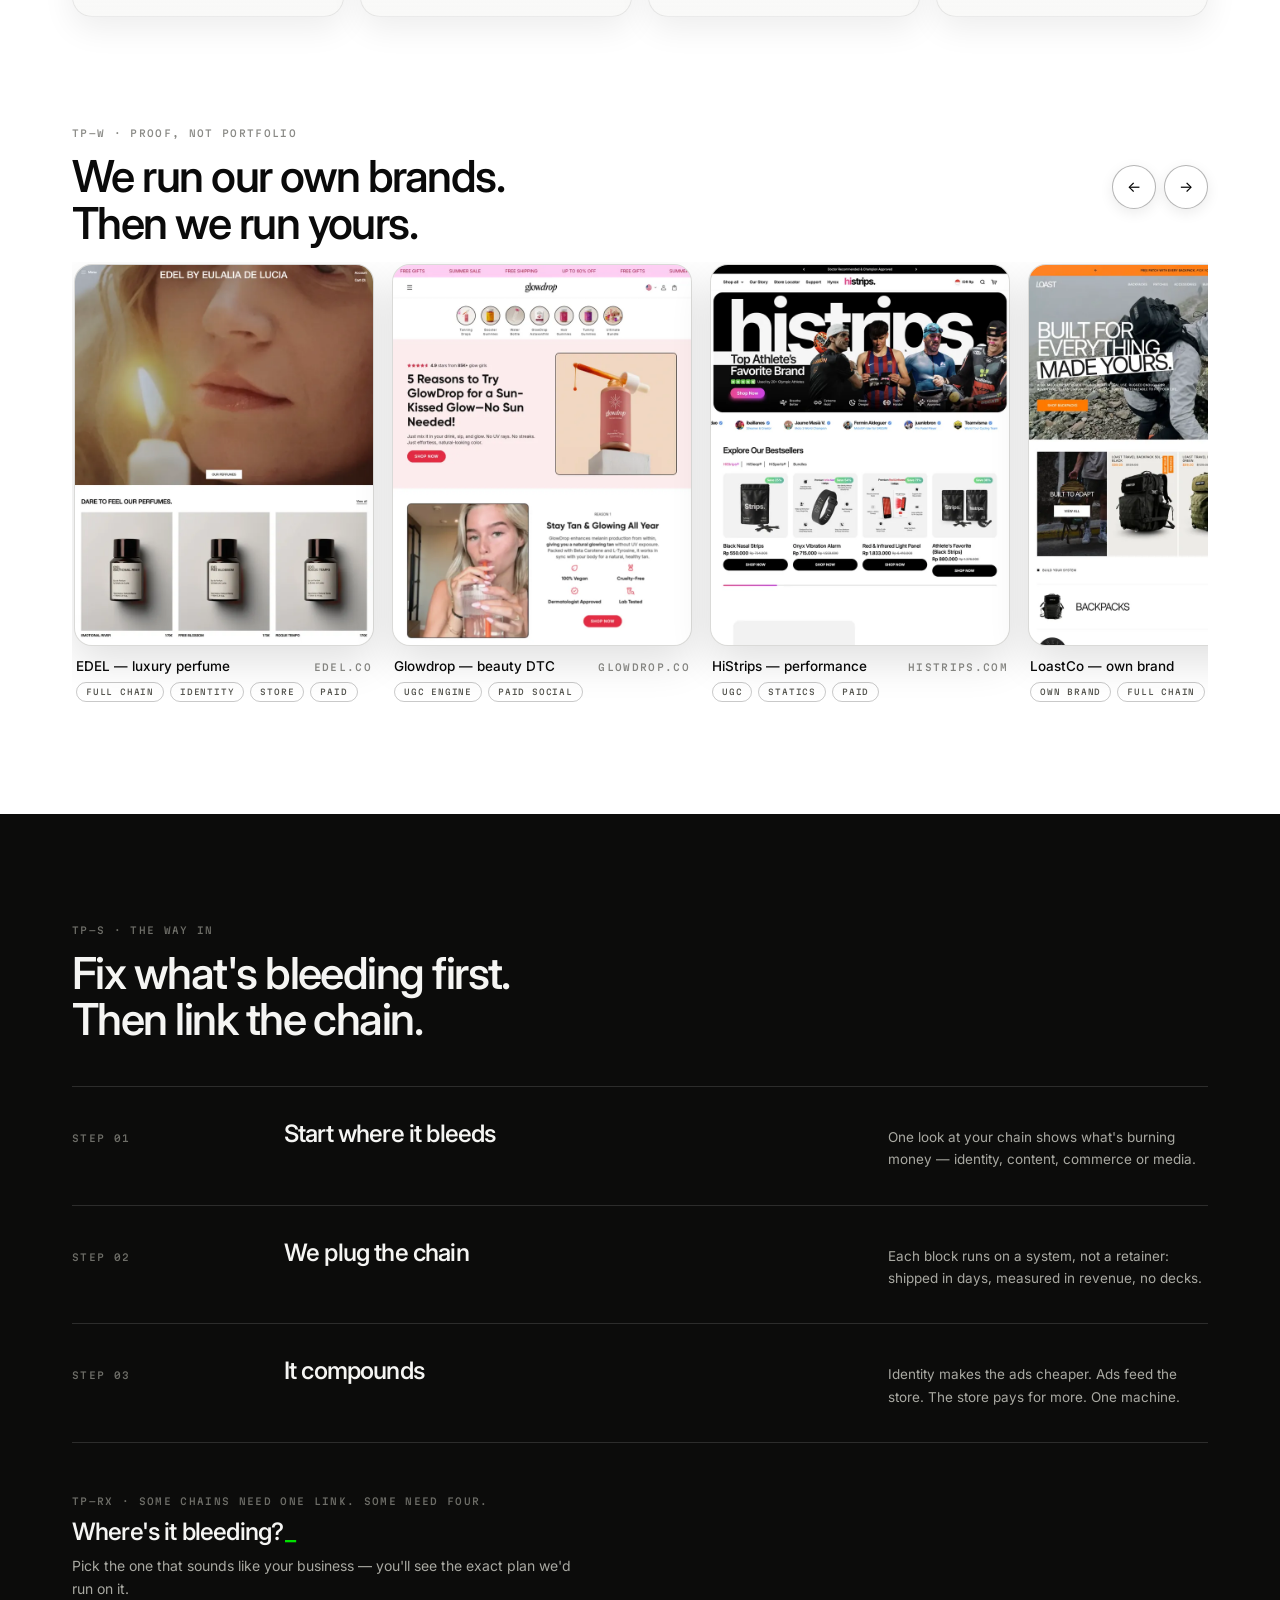
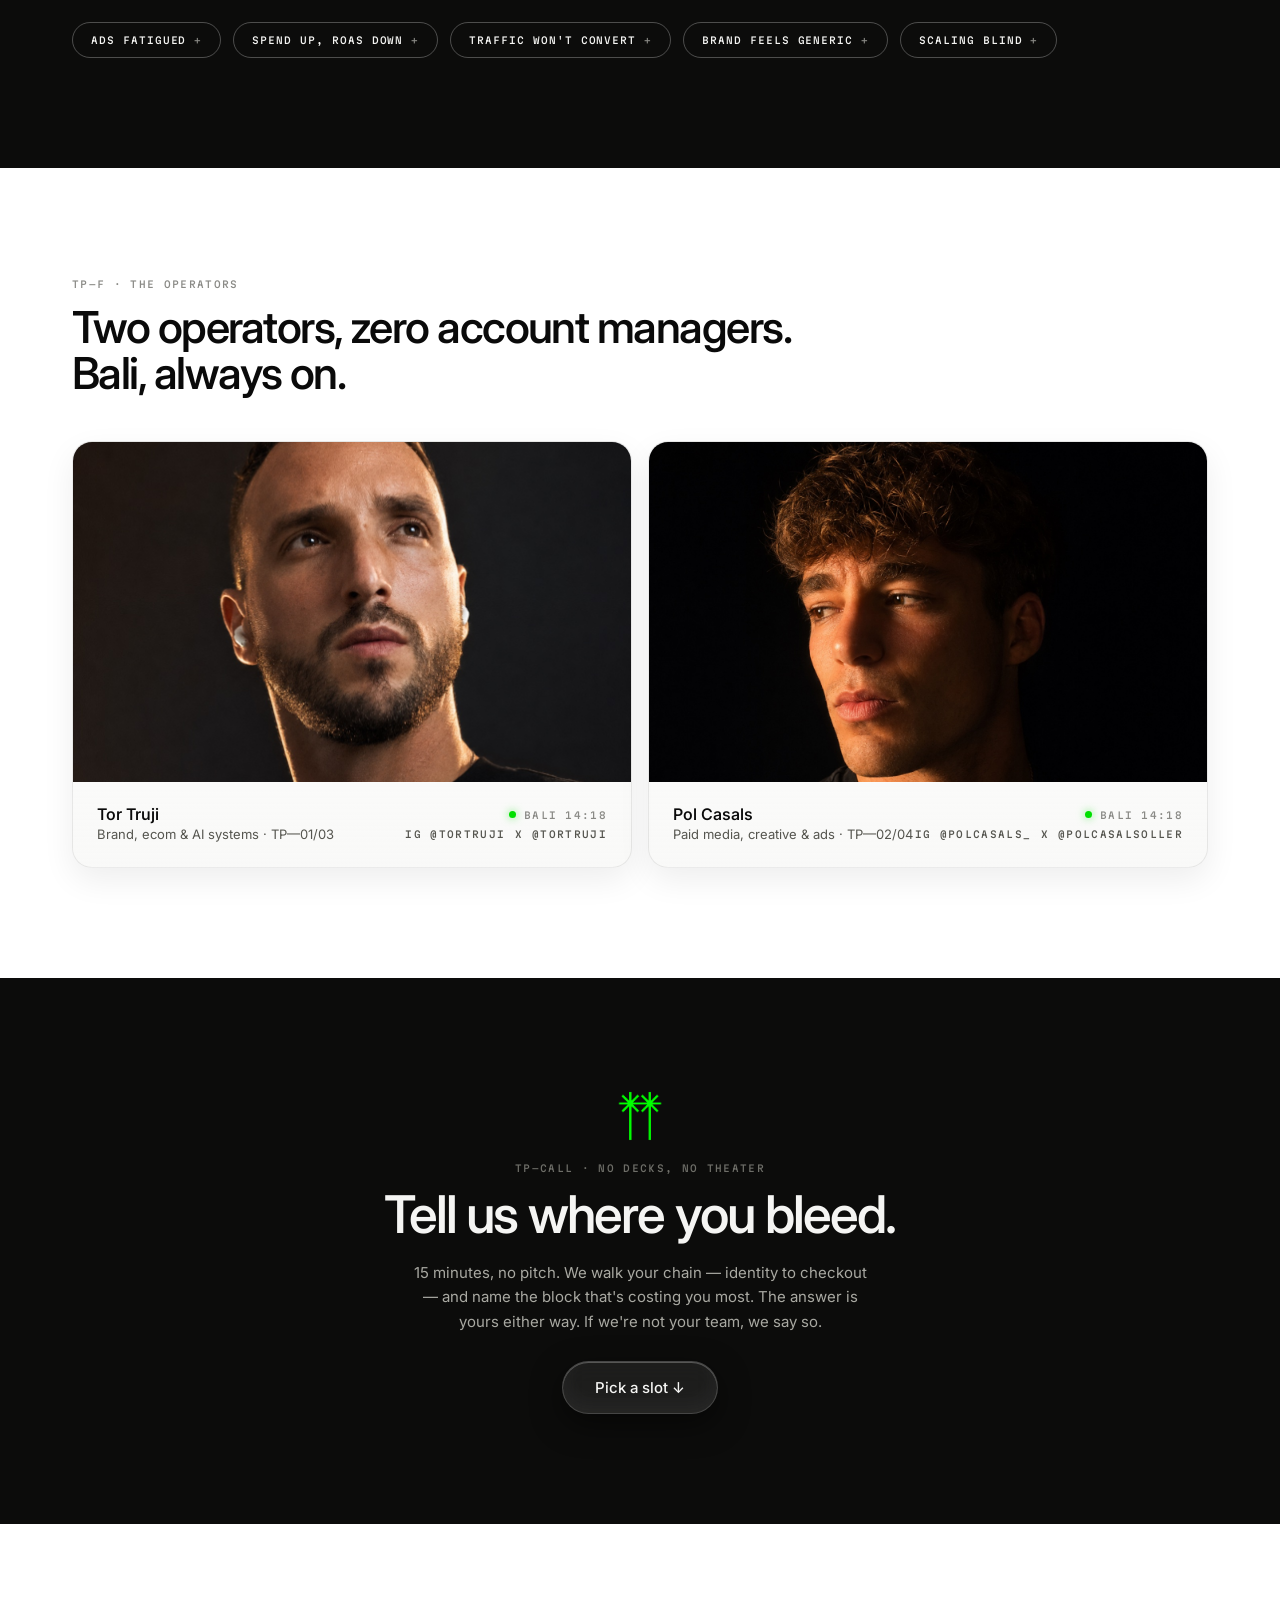
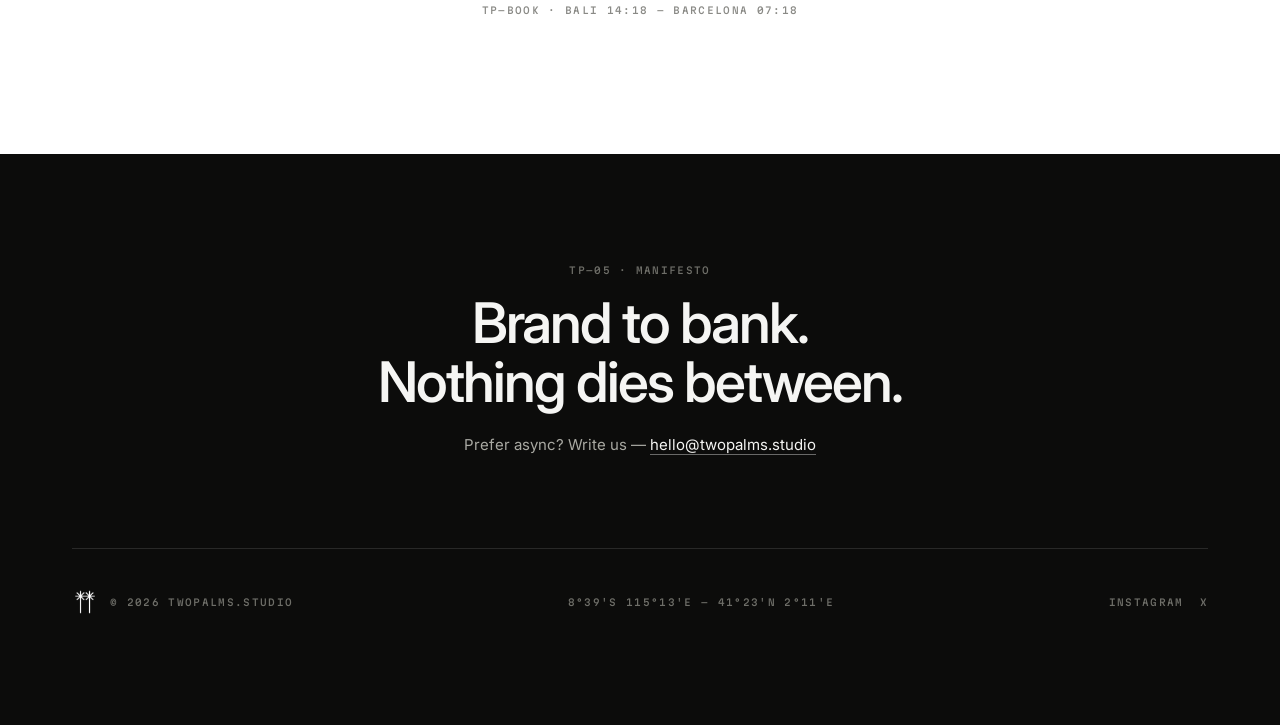
==== commit b4f9218c: "Scope corrections: NAKD and Bø Coffee are own brands, full chain Co-Authored-By: Claude Fable 5 <nor" ====
--- a/index.html
+++ b/index.html
@@ -122,8 +122,8 @@
 <div class="wcard"><div class="wframe wsite"><img class="wshot" src="assets/sites/site-histrips.webp" alt="histrips.com" loading="lazy"></div><div class="wmeta"><span style="font-size:13.5px;font-weight:500">HiStrips — performance</span><span class="lbl">HISTRIPS.COM</span></div><div class="wpills"><span class="wpill">UGC</span><span class="wpill">STATICS</span><span class="wpill">PAID</span></div></div>
 <div class="wcard"><div class="wframe wsite"><img class="wshot" src="assets/sites/site-loast.webp" alt="loastco.com — own brand" loading="lazy"></div><div class="wmeta"><span style="font-size:13.5px;font-weight:500">LoastCo — own brand</span><span class="lbl">LOASTCO.COM</span></div><div class="wpills"><span class="wpill">OWN BRAND</span><span class="wpill">FULL CHAIN</span></div></div>
 <div class="wcard"><div class="wframe wsite"><img class="wshot" src="assets/sites/site-strom.webp" alt="stromgear.com" loading="lazy"></div><div class="wmeta"><span style="font-size:13.5px;font-weight:500">STROM — own brand</span><span class="lbl">STROMGEAR.COM</span></div><div class="wpills"><span class="wpill">OWN BRAND</span><span class="wpill">FULL CHAIN</span></div></div>
-<div class="wcard"><div class="wframe wsite"><img class="wshot" src="assets/sites/site-nakd.webp" alt="nakdcase.com" loading="lazy"></div><div class="wmeta"><span style="font-size:13.5px;font-weight:500">NAKD — own brand</span><span class="lbl">NAKDCASE.COM</span></div><div class="wpills"><span class="wpill">OWN BRAND</span><span class="wpill">STORE</span><span class="wpill">UGC</span></div></div>
-<div class="wcard"><div class="wframe wsite"><img class="wshot" src="assets/sites/site-bocoffee.webp" alt="bocoffeeco.com" loading="lazy"></div><div class="wmeta"><span style="font-size:13.5px;font-weight:500">Bø Coffee — specialty coffee</span><span class="lbl">BOCOFFEECO.COM</span></div><div class="wpills"><span class="wpill">CONTENT</span><span class="wpill">STATICS</span></div></div>
+<div class="wcard"><div class="wframe wsite"><img class="wshot" src="assets/sites/site-nakd.webp" alt="nakdcase.com" loading="lazy"></div><div class="wmeta"><span style="font-size:13.5px;font-weight:500">NAKD — own brand</span><span class="lbl">NAKDCASE.COM</span></div><div class="wpills"><span class="wpill">OWN BRAND</span><span class="wpill">FULL CHAIN</span></div></div>
+<div class="wcard"><div class="wframe wsite"><img class="wshot" src="assets/sites/site-bocoffee.webp" alt="bocoffeeco.com" loading="lazy"></div><div class="wmeta"><span style="font-size:13.5px;font-weight:500">Bø Coffee — own brand</span><span class="lbl">BOCOFFEECO.COM</span></div><div class="wpills"><span class="wpill">OWN BRAND</span><span class="wpill">FULL CHAIN</span></div></div>
 </div>
 </div>
 
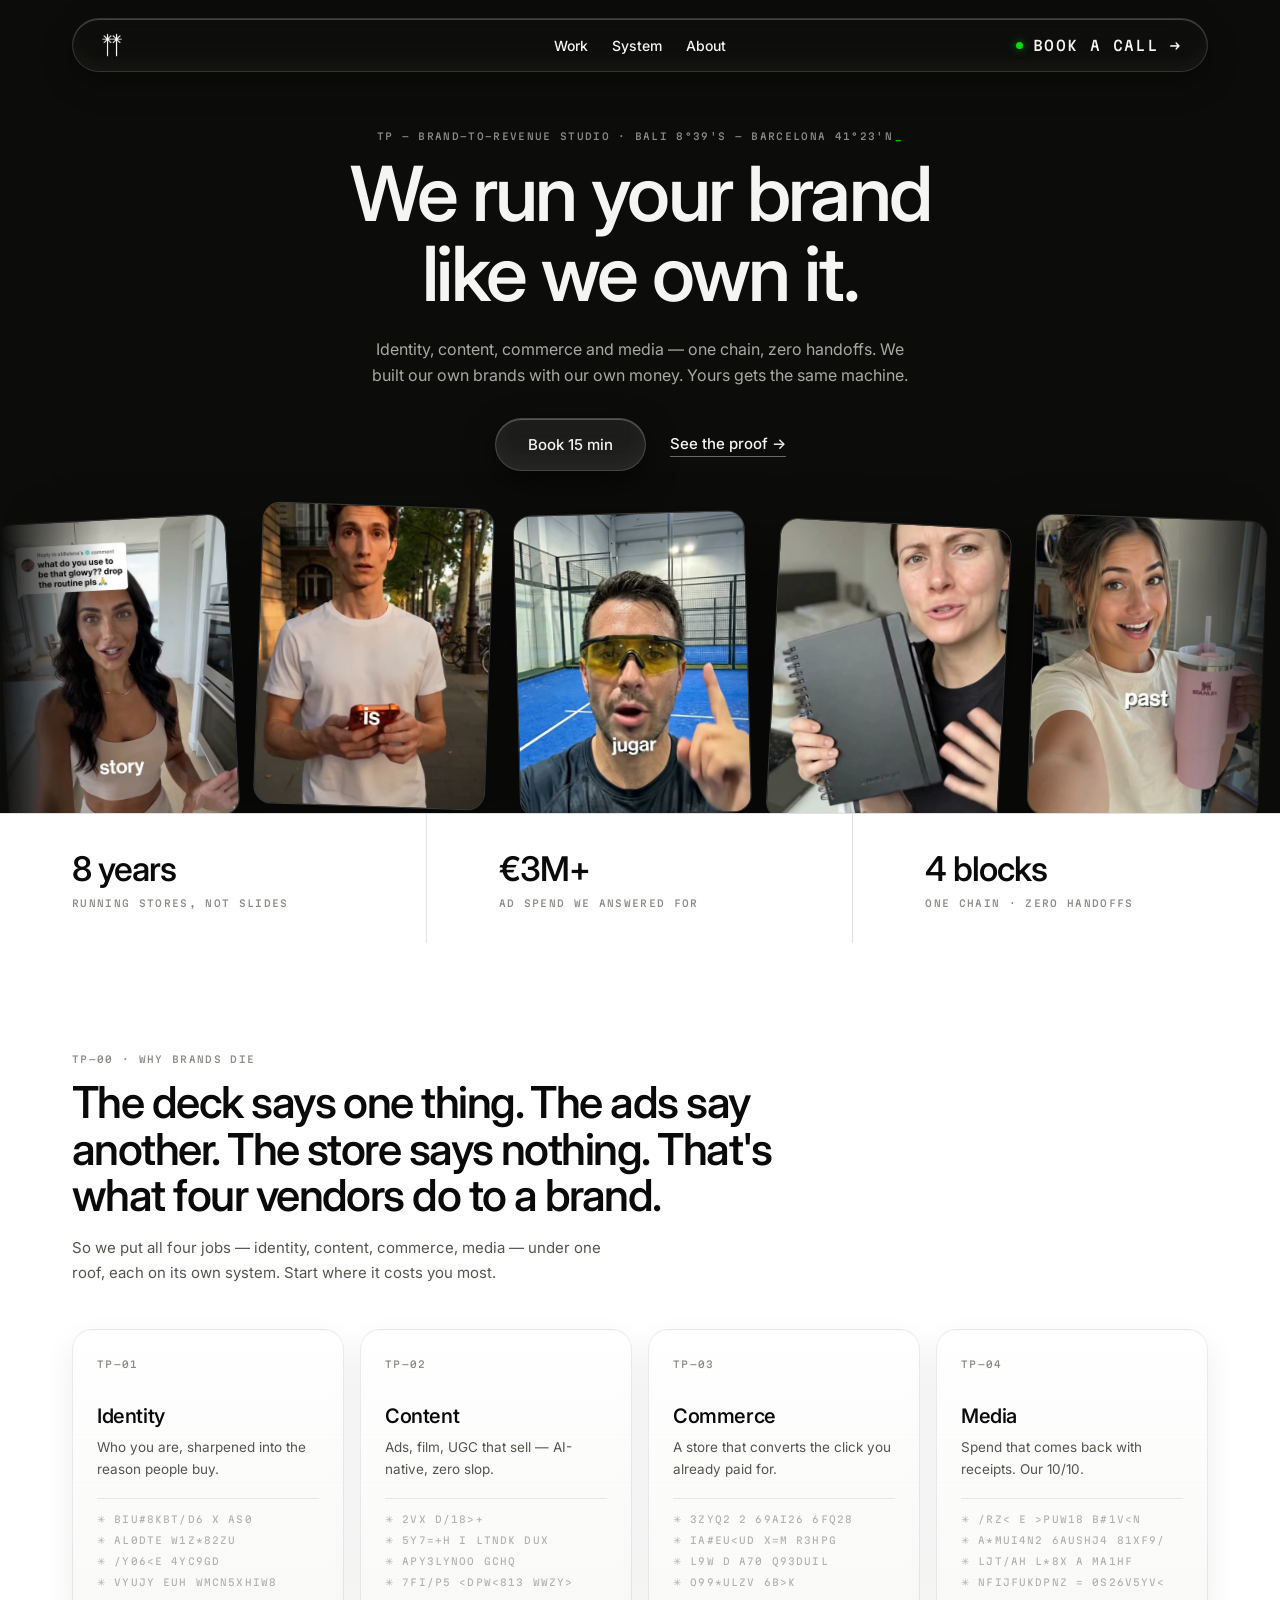
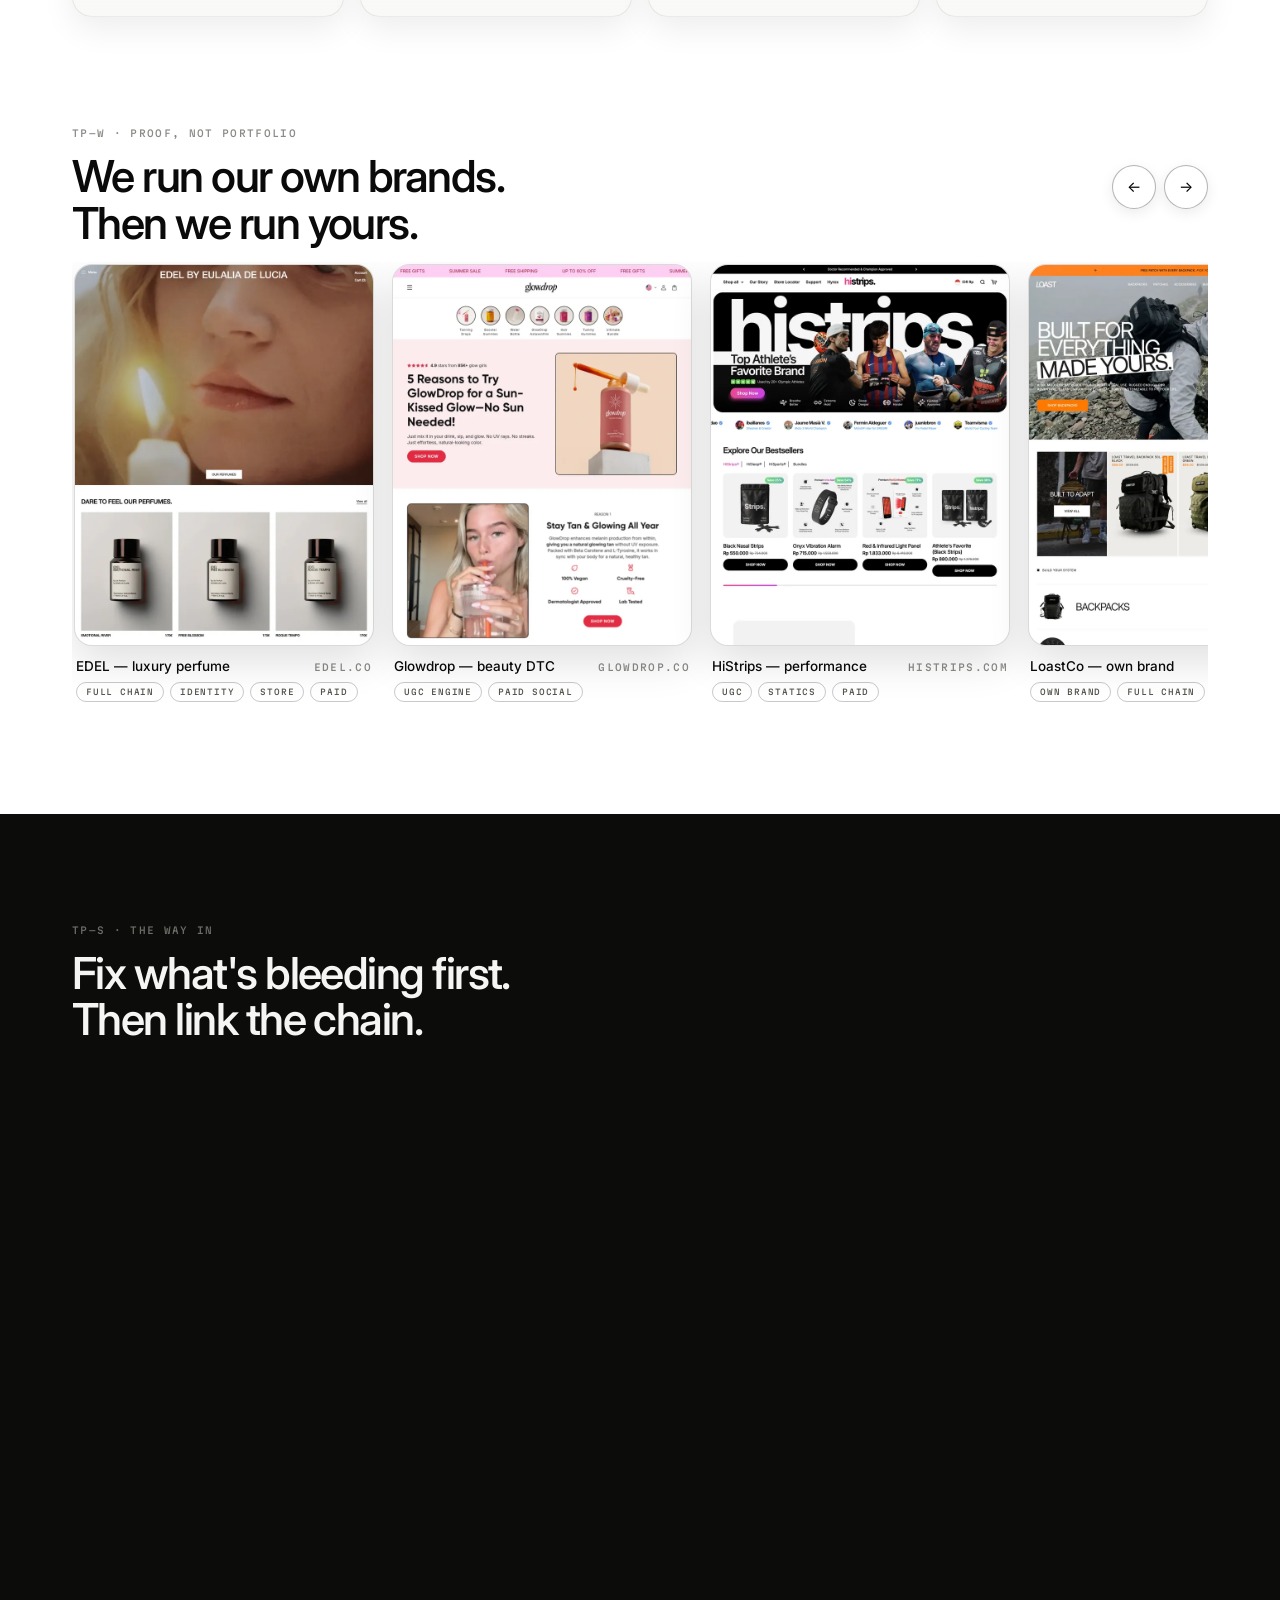
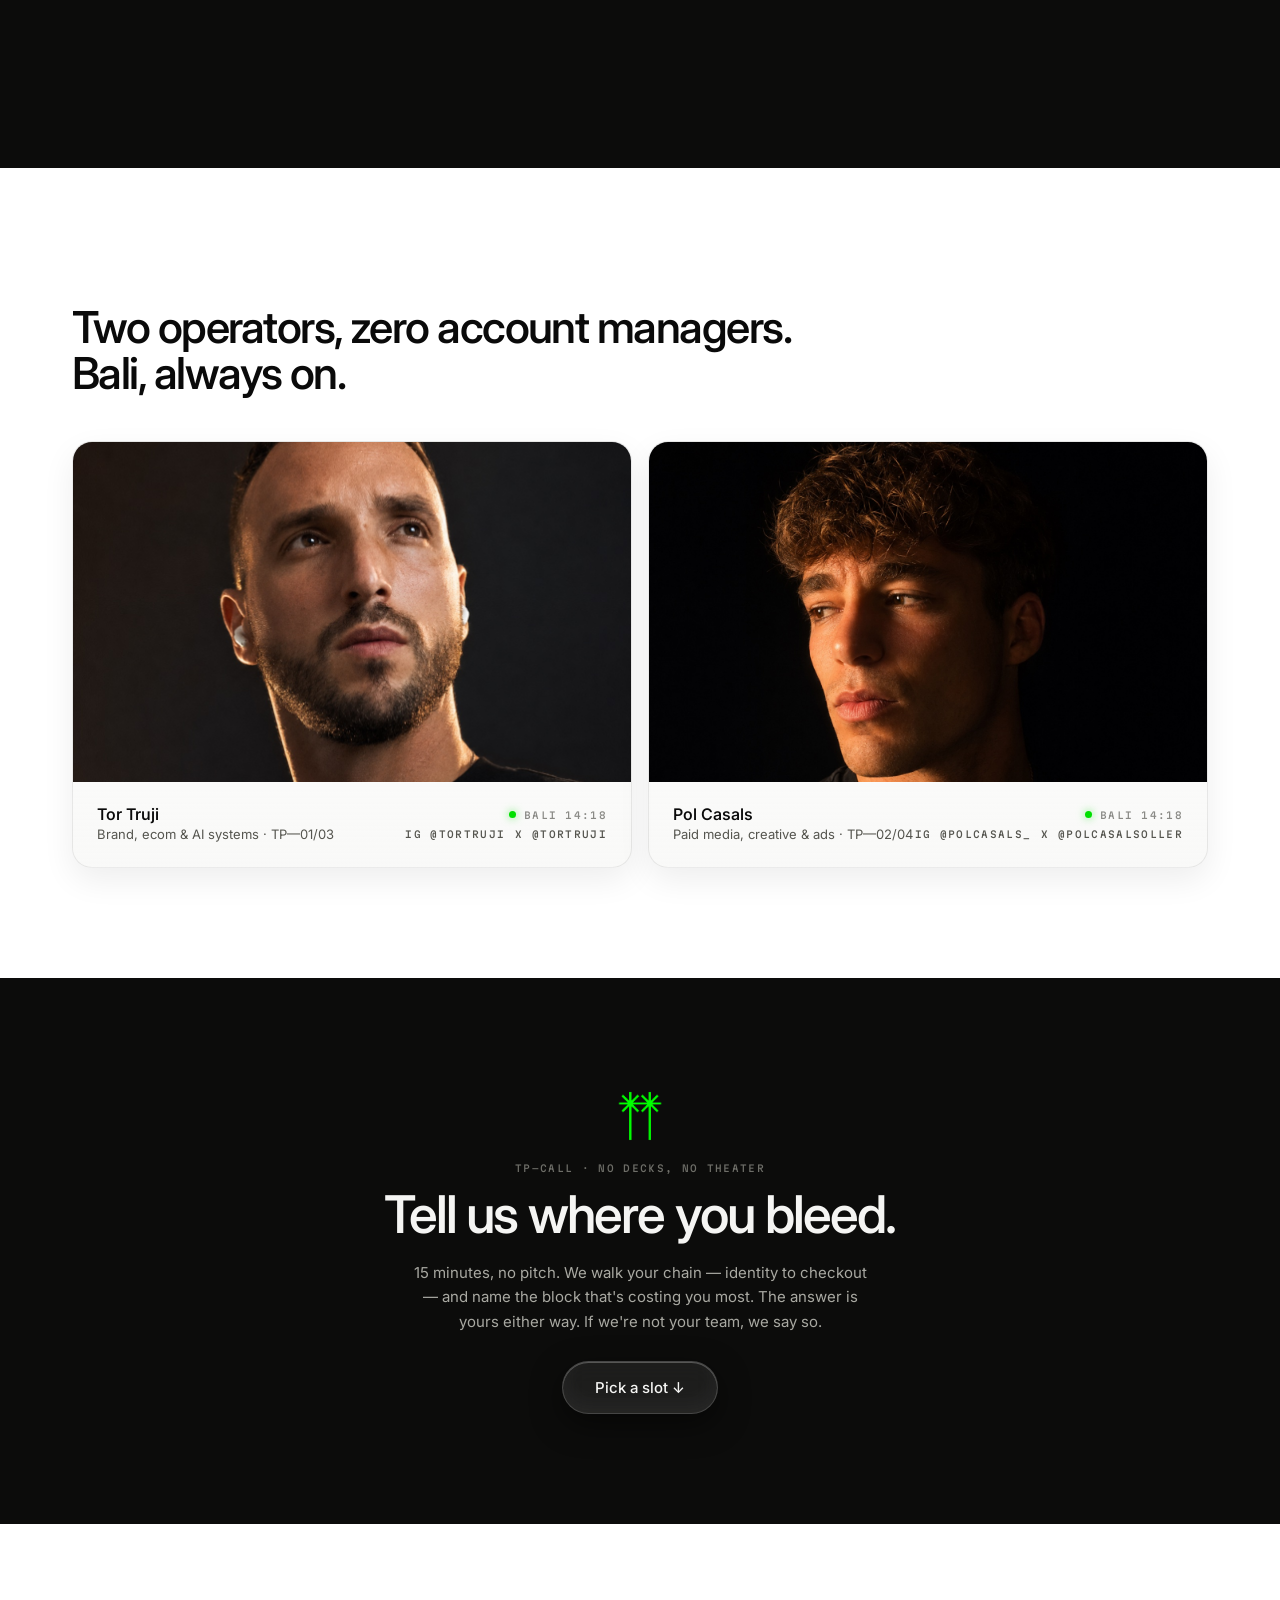
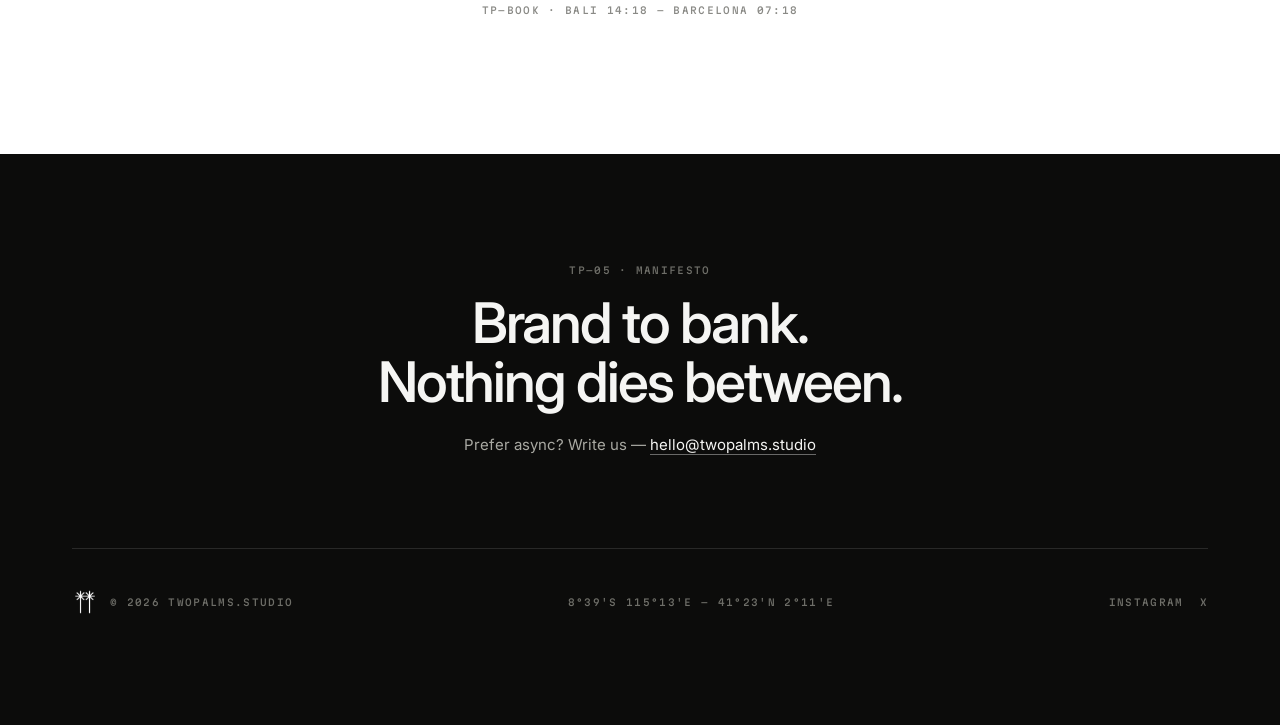
==== commit 00dedf9d: "Meta pixel: PageView + funnel events (CTA, calendar, booking) Client-side only — pixel 1645505560339" ====
--- a/index.html
+++ b/index.html
@@ -41,6 +41,23 @@
 <link rel="preconnect" href="https://fonts.gstatic.com" crossorigin>
 <link href="https://fonts.googleapis.com/css2?family=Inter:ital,opsz,wght@0,14..32,400..700;1,14..32,400&family=Martian+Mono:wght@300..800&display=swap" rel="stylesheet">
 <link rel="stylesheet" href="styles.css">
+
+<!-- Meta Pixel -->
+<script>
+!function(f,b,e,v,n,t,s)
+{if(f.fbq)return;n=f.fbq=function(){n.callMethod?
+n.callMethod.apply(n,arguments):n.queue.push(arguments)};
+if(!f._fbq)f._fbq=n;n.push=n;n.loaded=!0;n.version='2.0';
+n.queue=[];t=b.createElement(e);t.async=!0;
+t.src=v;s=b.getElementsByTagName(e)[0];
+s.parentNode.insertBefore(t,s)}(window,document,'script',
+'https://connect.facebook.net/en_US/fbevents.js');
+fbq('init', '1645505560339533');
+fbq('track', 'PageView');
+</script>
+<noscript><img height="1" width="1" style="display:none" alt=""
+src="https://www.facebook.com/tr?id=1645505560339533&ev=PageView&noscript=1"></noscript>
+<!-- End Meta Pixel -->
 </head>
 <body data-nav="glass" data-glass="on">
 <div class="page">
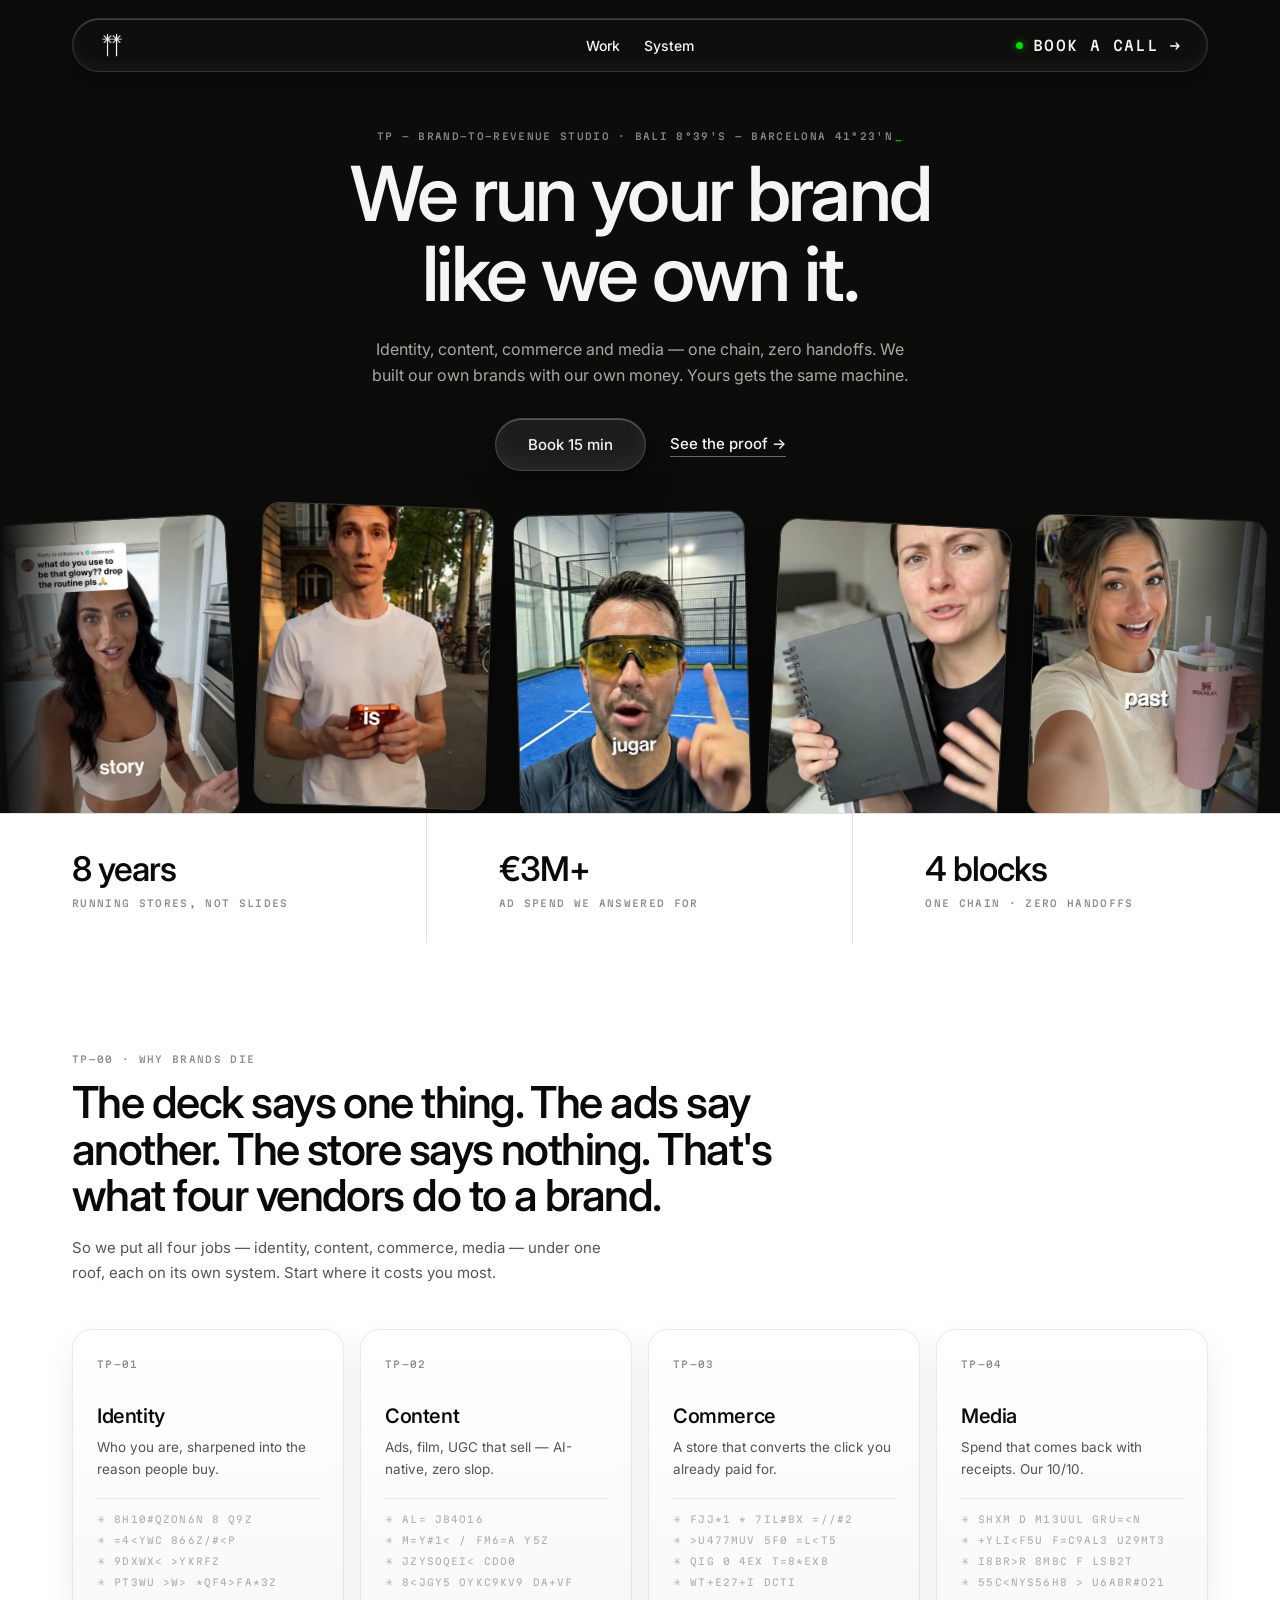
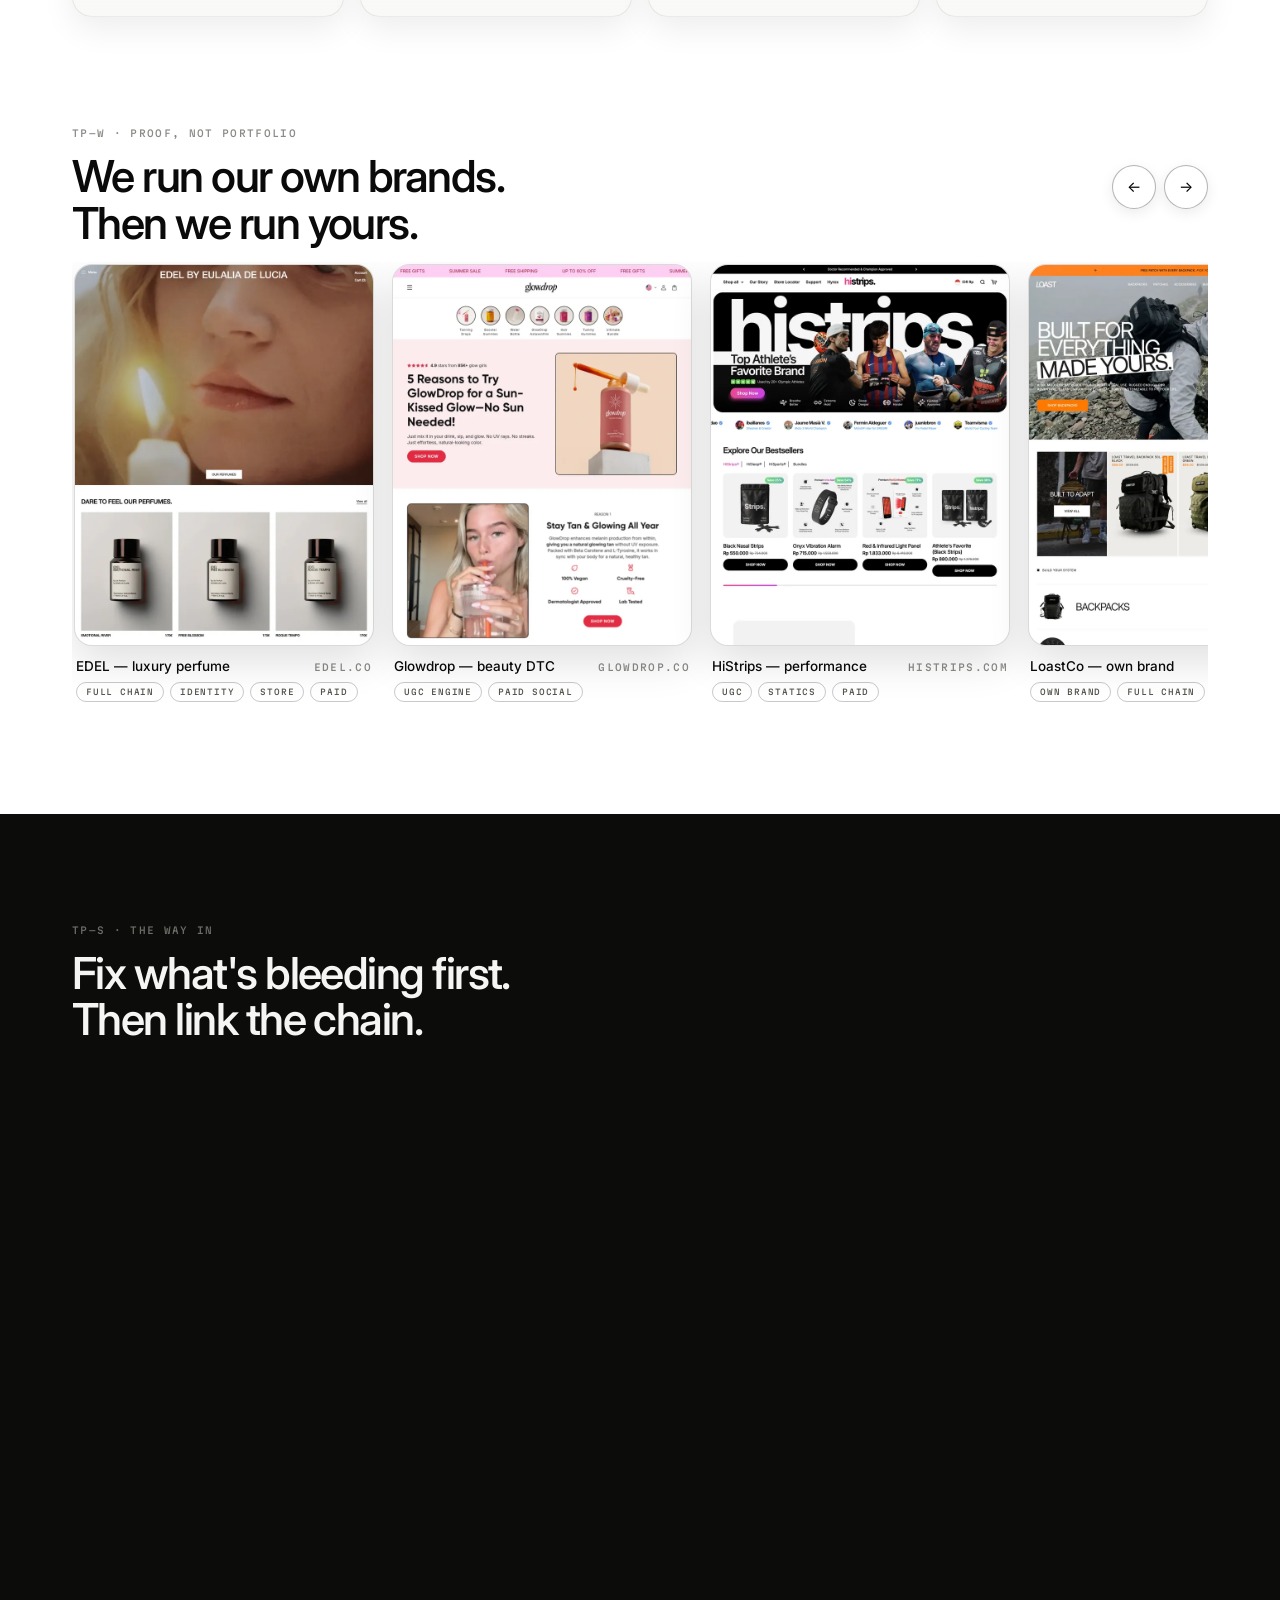
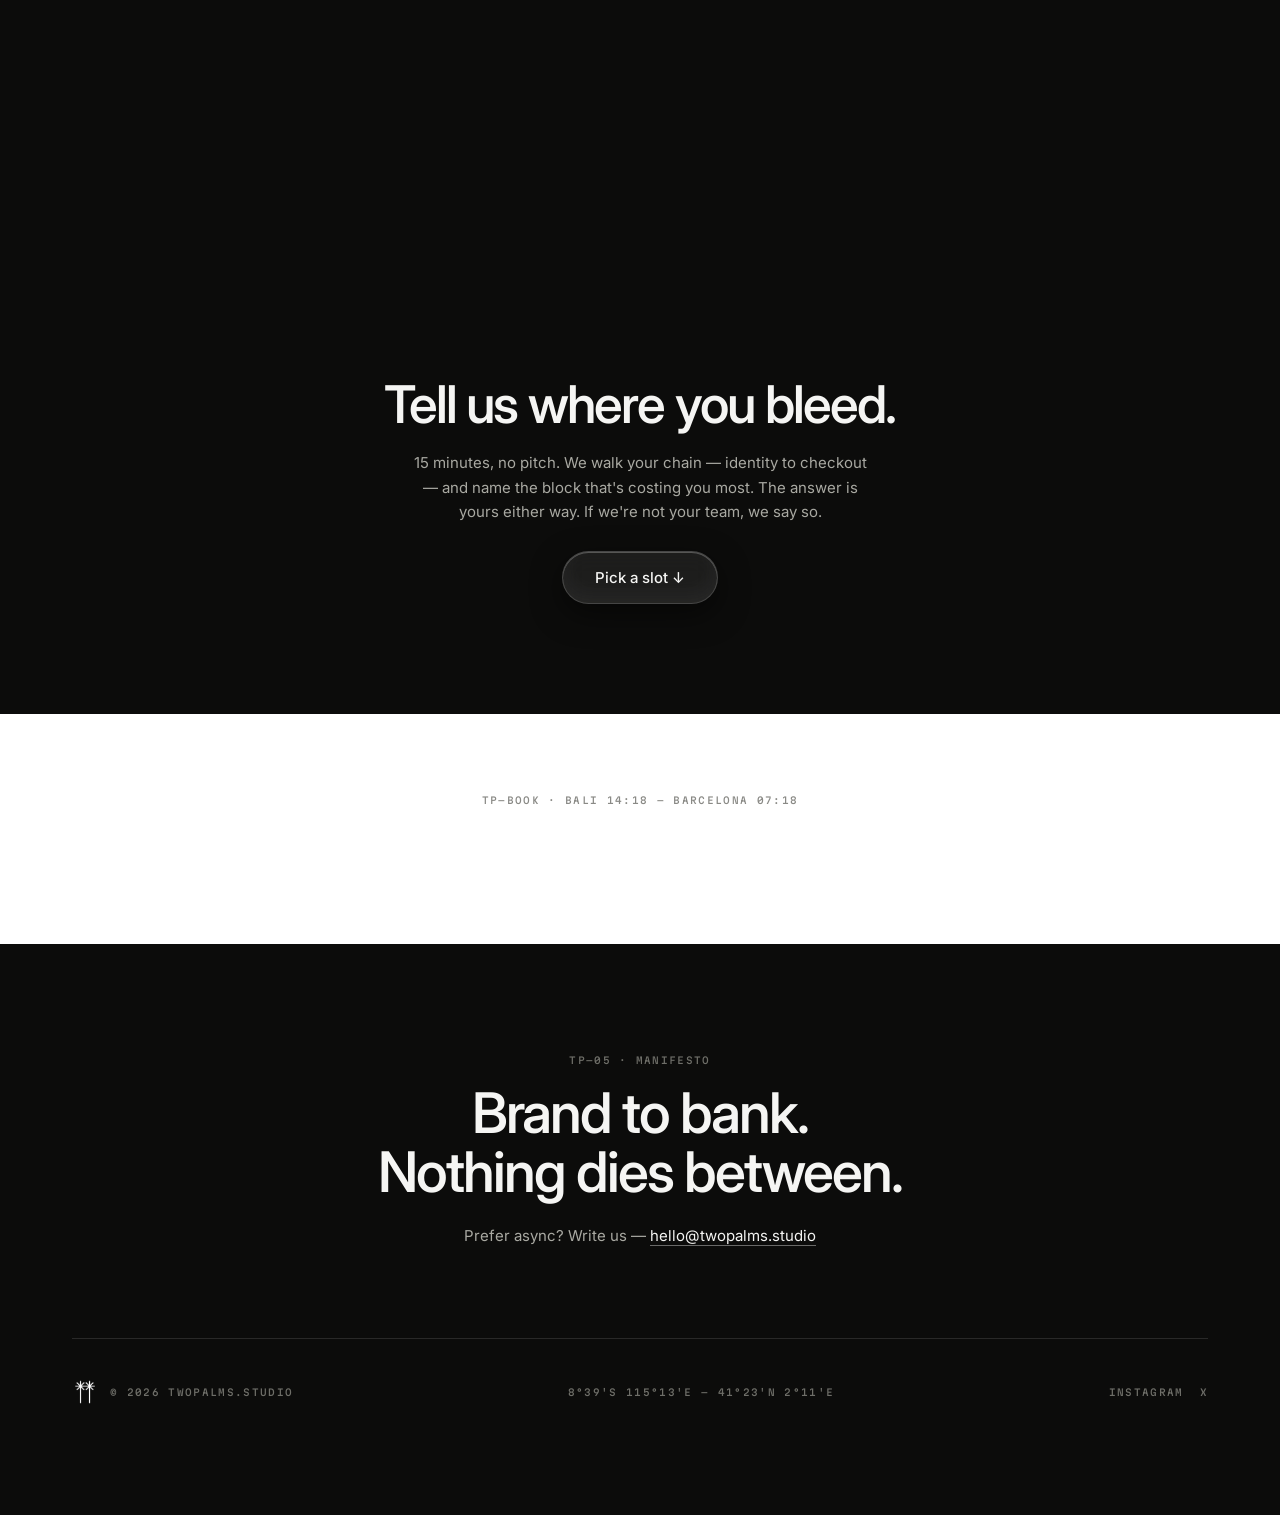
==== commit 44ae0649: "Remove founders section and its navigation links" ====
--- a/index.html
+++ b/index.html
@@ -64,7 +64,7 @@
 
 <div class="navwrap"><div class="nav" id="nav">
 <a class="navhome" href="#top" aria-label="twopalms home"><img class="navlogo" src="assets/logo-white.png" alt="twopalms" style="height:26px"></a>
-<span class="fx gap24 ac navlinks"><a href="#work">Work</a><a href="#system">System</a><a href="#founders">About</a></span>
+<span class="fx gap24 ac navlinks"><a href="#work">Work</a><a href="#system">System</a></span>
 <span class="fx ac gap10 navright">
 <span class="livedot"></span>
 <a href="#call" class="mono navcta">BOOK A CALL →</a>
@@ -74,7 +74,7 @@
 <nav class="navmenu" id="navMenu">
 <a href="#work">Work</a>
 <a href="#system">System</a>
-<a href="#founders">About</a>
+
 <a href="#call" class="mono navmenucta"><span class="livedot"></span>BOOK A CALL →</a>
 </nav>
 </div>
@@ -208,15 +208,6 @@
 </div>
 </div>
 
-<div class="sect" id="founders">
-<div class="lbl rv">TP—F · THE OPERATORS</div>
-<h2 class="disp h2 rv rv-d1" style="margin:14px 0 44px">Two operators, zero account managers.<br>Bali, always on.</h2>
-<div class="fx gap16 frow">
-<div class="fcard f1 rv"><div style="height:340px;position:relative;overflow:hidden"><img class="fimg" src="assets/founder-tor.jpg" alt="Tor Truji — founder, Bali" loading="lazy"></div><div class="fbody fx jb ac"><div><div style="font-size:16px;font-weight:550">Tor Truji</div><div class="body" style="font-size:13px">Brand, ecom &amp; AI systems · TP—01/03</div></div><div class="fmeta-r"><span class="lbl fx ac gap8"><span class="livedot"></span>BALI <span data-clock="bali">14:32</span></span><span class="fx gap10"><a class="lbl flink" href="https://instagram.com/tortruji" target="_blank" rel="noopener">IG @TORTRUJI</a><a class="lbl flink" href="https://x.com/tortruji" target="_blank" rel="noopener">X @TORTRUJI</a></span></div></div></div>
-<div class="fcard f1 rv rv-d1"><div style="height:340px;position:relative;overflow:hidden"><img class="fimg" src="assets/founder-pol.jpg" alt="Pol Casals — founder, Bali" loading="lazy" style="object-position:50% 18%"></div><div class="fbody fx jb ac"><div><div style="font-size:16px;font-weight:550">Pol Casals</div><div class="body" style="font-size:13px">Paid media, creative &amp; ads · TP—02/04</div></div><div class="fmeta-r"><span class="lbl fx ac gap8"><span class="livedot"></span>BALI <span data-clock="bali">14:32</span></span><span class="fx gap10"><a class="lbl flink" href="https://instagram.com/polcasals_" target="_blank" rel="noopener">IG @POLCASALS_</a><a class="lbl flink" href="https://x.com/polcasalsoller" target="_blank" rel="noopener">X @POLCASALSOLLER</a></span></div></div></div>
-</div>
-</div>
-
 <div class="sect dark tc" id="call">
 <img class="ctalogo rv" src="assets/logo-green.png" alt="twopalms" style="margin:0 auto 18px">
 <div class="lbld rv rv-d1">TP—CALL · NO DECKS, NO THEATER</div>
